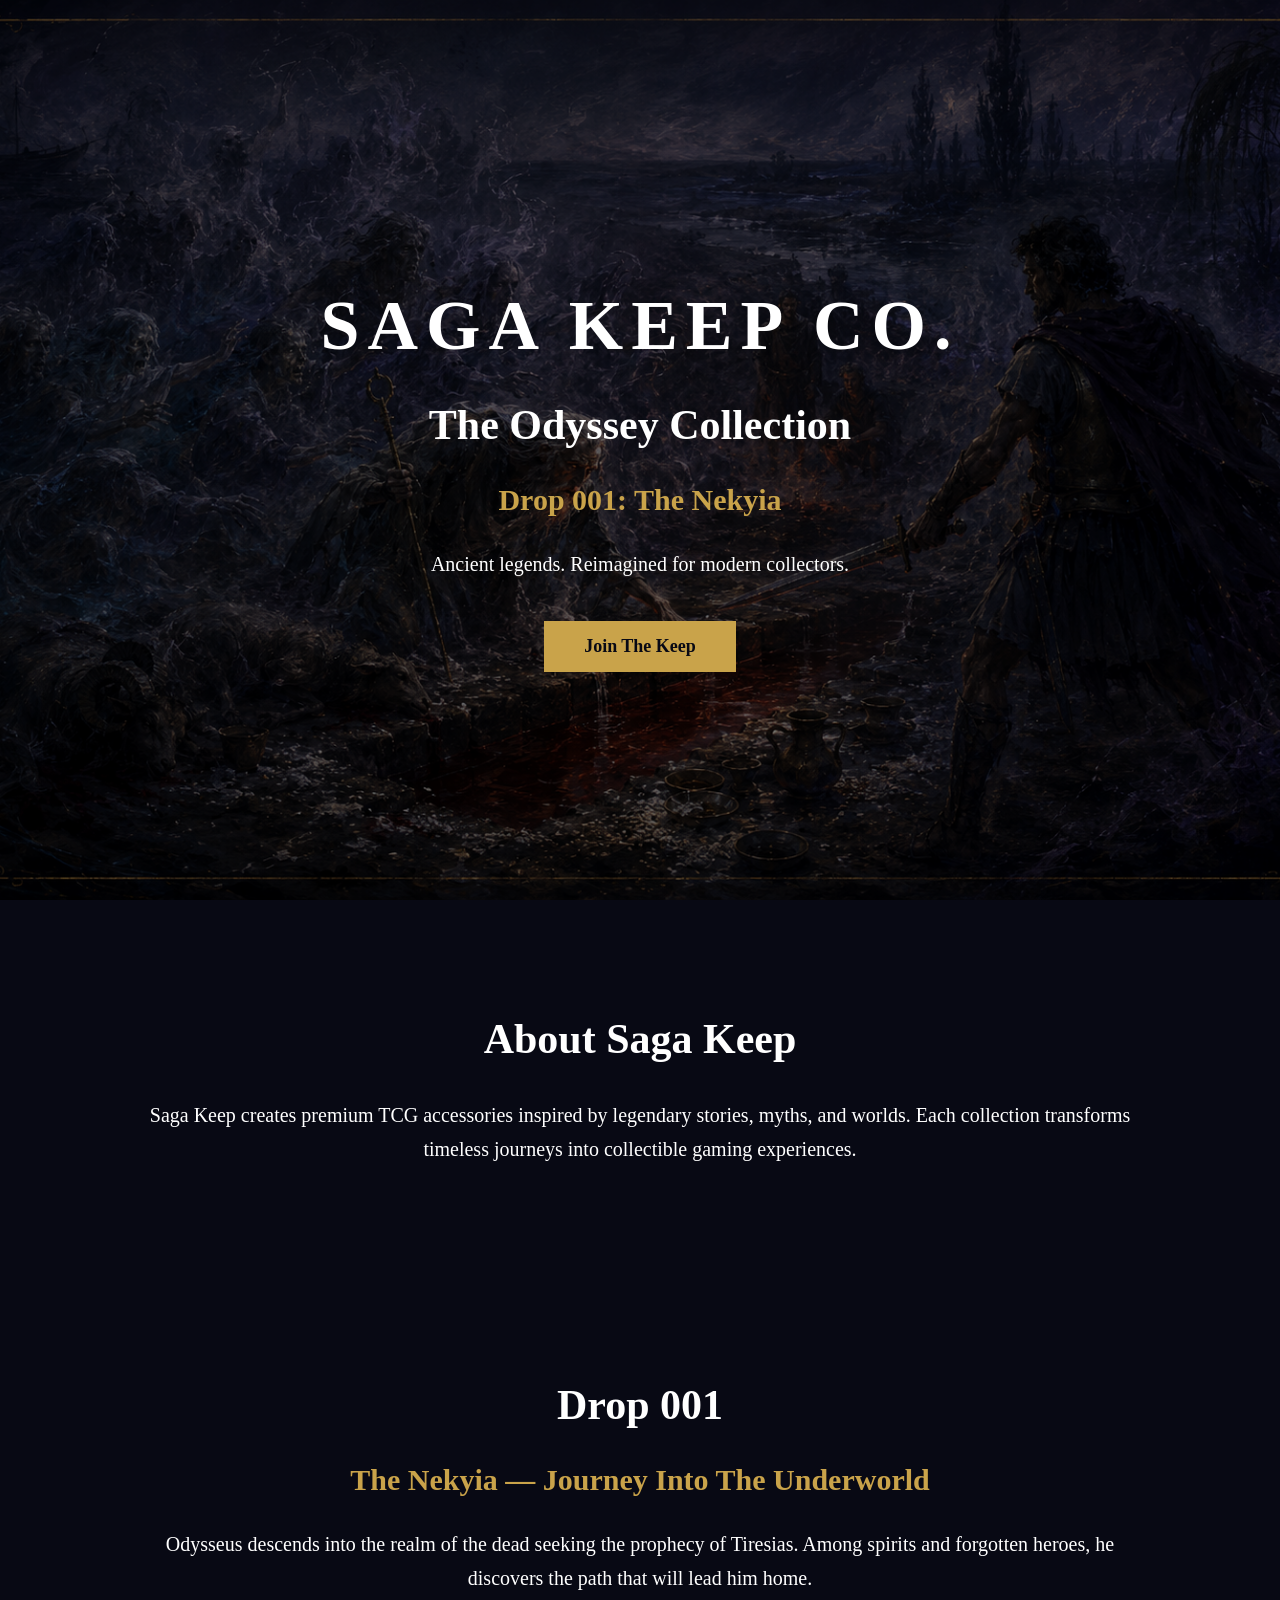
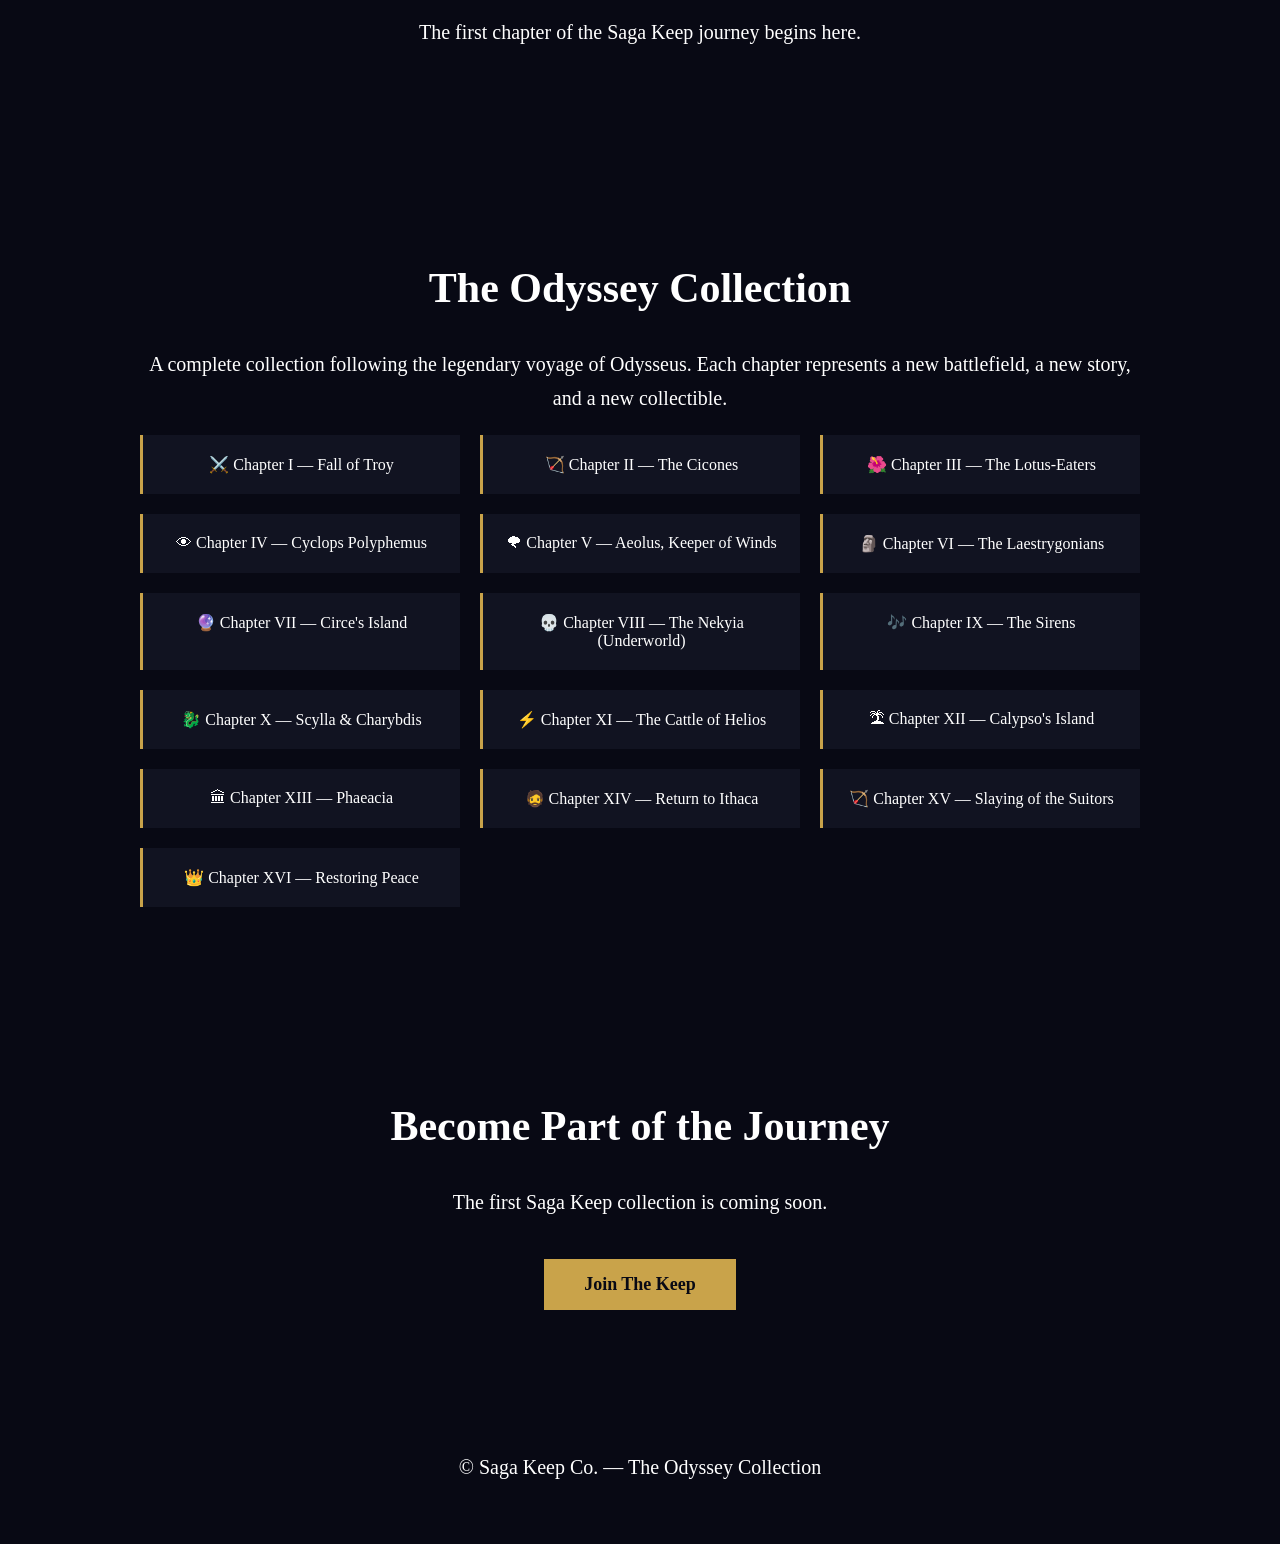
==== index.html @ 19a07e30 "Update index.html" ====
<!DOCTYPE html>
<html>

<head>

<title>Saga Keep Co. | The Odyssey Collection</title>

<link rel="stylesheet" href="style.css">

</head>


<body>


<section class="hero">

<img src="images/nekyia.png" class="hero-image" alt="The Nekyia Artwork">

<div class="hero-overlay"></div>


<div class="hero-text">

<h1>SAGA KEEP CO.</h1>

<h2>The Odyssey Collection</h2>

<h3>Drop 001: The Nekyia</h3>

<p>
Ancient legends. Reimagined for modern collectors.
</p>


<a href="mailto:sagakeepsupport@gmail.com" class="button">
Join The Keep
</a>


</div>

</section>



<section class="section">

<h2>About Saga Keep</h2>

<p>
Saga Keep creates premium TCG accessories inspired by legendary stories,
myths, and worlds. Each collection transforms timeless journeys into
collectible gaming experiences.
</p>

</section>



<section class="section">

<h2>Drop 001</h2>

<h3>The Nekyia — Journey Into The Underworld</h3>

<p>
Odysseus descends into the realm of the dead seeking the prophecy of
Tiresias. Among spirits and forgotten heroes, he discovers the path
that will lead him home.
</p>

<p>
The first chapter of the Saga Keep journey begins here.
</p>

</section>



<section class="section">

<h2>The Odyssey Collection</h2>

<p>
A complete collection following the legendary voyage of Odysseus.
Each chapter represents a new battlefield, a new story, and a new collectible.
</p>


<div class="drops">

<div>⚔️ Chapter I — Fall of Troy</div>

<div>🏹 Chapter II — The Cicones</div>

<div>🌺 Chapter III — The Lotus-Eaters</div>

<div>👁 Chapter IV — Cyclops Polyphemus</div>

<div>🌪 Chapter V — Aeolus, Keeper of Winds</div>

<div>🗿 Chapter VI — The Laestrygonians</div>

<div>🔮 Chapter VII — Circe's Island</div>

<div>💀 Chapter VIII — The Nekyia (Underworld)</div>

<div>🎶 Chapter IX — The Sirens</div>

<div>🐉 Chapter X — Scylla & Charybdis</div>

<div>⚡ Chapter XI — The Cattle of Helios</div>

<div>🏝 Chapter XII — Calypso's Island</div>

<div>🏛 Chapter XIII — Phaeacia</div>

<div>🧔 Chapter XIV — Return to Ithaca</div>

<div>🏹 Chapter XV — Slaying of the Suitors</div>

<div>👑 Chapter XVI — Restoring Peace</div>


</div>

</section>



<section class="section">

<h2>Become Part of the Journey</h2>

<p>
The first Saga Keep collection is coming soon.
</p>


<a href="mailto:sagakeepsupport@gmail.com" class="button">
Join The Keep
</a>


</section>



<footer>

<p>
© Saga Keep Co. — The Odyssey Collection
</p>

</footer>


</body>

</html>
---- style.css ----
body {

margin:0;

background:#080914;

color:white;

font-family:Georgia, serif;

}



.hero {

height:100vh;

position:relative;

display:flex;

align-items:center;

justify-content:center;

text-align:center;

overflow:hidden;

}



.hero-image {

position:absolute;

top:0;

left:0;

width:100%;

height:100%;

object-fit:cover;

z-index:0;

}



.hero-overlay {

position:absolute;

top:0;

left:0;

width:100%;

height:100%;

background:rgba(0,0,0,0.55);

z-index:1;

}



.hero-text {

position:relative;

z-index:2;

max-width:800px;

padding:20px;

}



h1 {

font-size:70px;

letter-spacing:8px;

margin-bottom:20px;

}



h2 {

font-size:42px;

}



h3 {

font-size:30px;

color:#c9a34a;

}



p {

font-size:20px;

line-height:1.7;

}



/* GOLD BUTTON */

.button {

display:inline-block;

background:#c9a34a;

color:#080914 !important;

padding:15px 40px;

font-size:18px;

font-weight:bold;

text-decoration:none;

margin-top:20px;

border:none;

cursor:pointer;

transition:0.3s;

font-family:Georgia, serif;

}



.button:hover {

background:#e0bd62;

transform:translateY(-3px);

}



/* PAGE SECTIONS */

.section {

padding:80px 30px;

max-width:1000px;

margin:auto;

text-align:center;

}



/* DROP GRID */

.drops {

display:grid;

grid-template-columns:repeat(auto-fit,minmax(250px,1fr));

gap:20px;

}



.drops div {

background:#111321;

padding:20px;

border-left:3px solid #c9a34a;

}



/* FOOTER */

footer {

text-align:center;

padding:40px;

}



/* MOBILE */

@media(max-width:700px) {


h1 {

font-size:42px;

}


h2 {

font-size:32px;

}


h3 {

font-size:24px;

}


p {

font-size:18px;

}


}
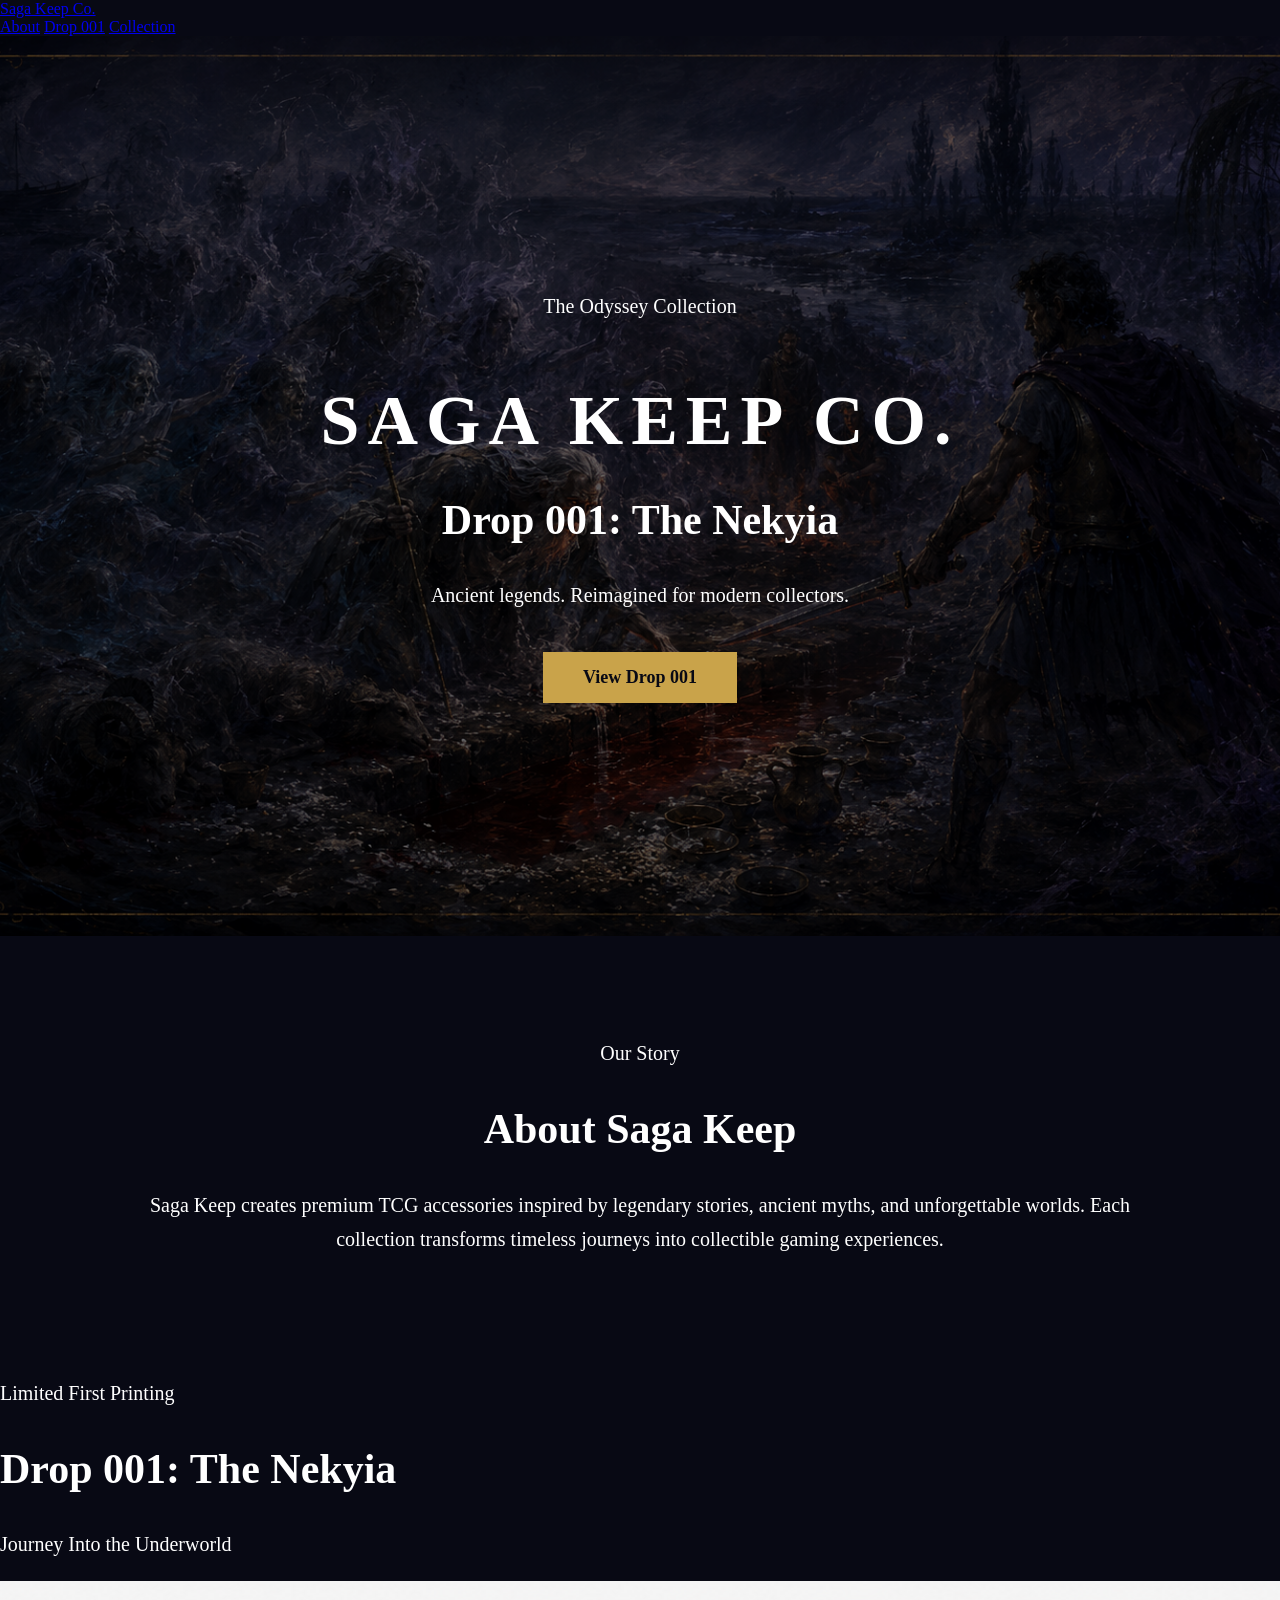
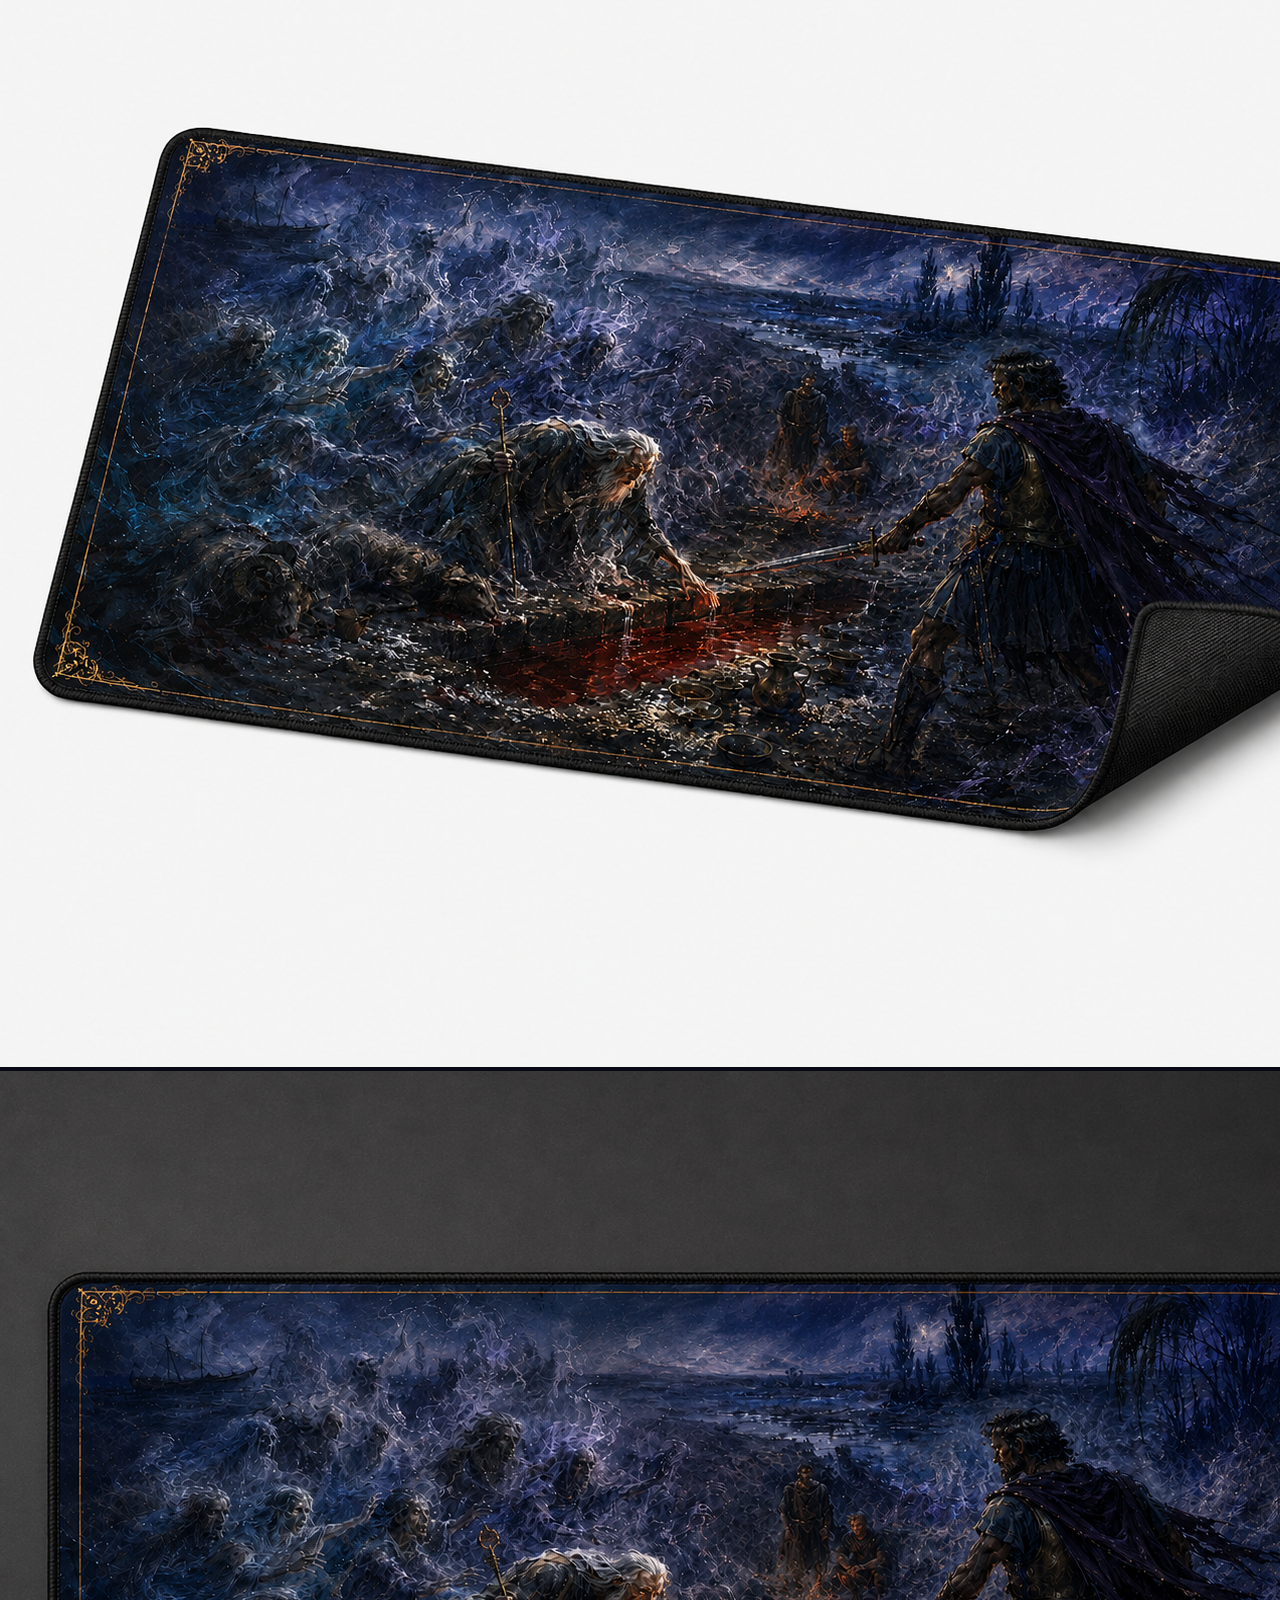
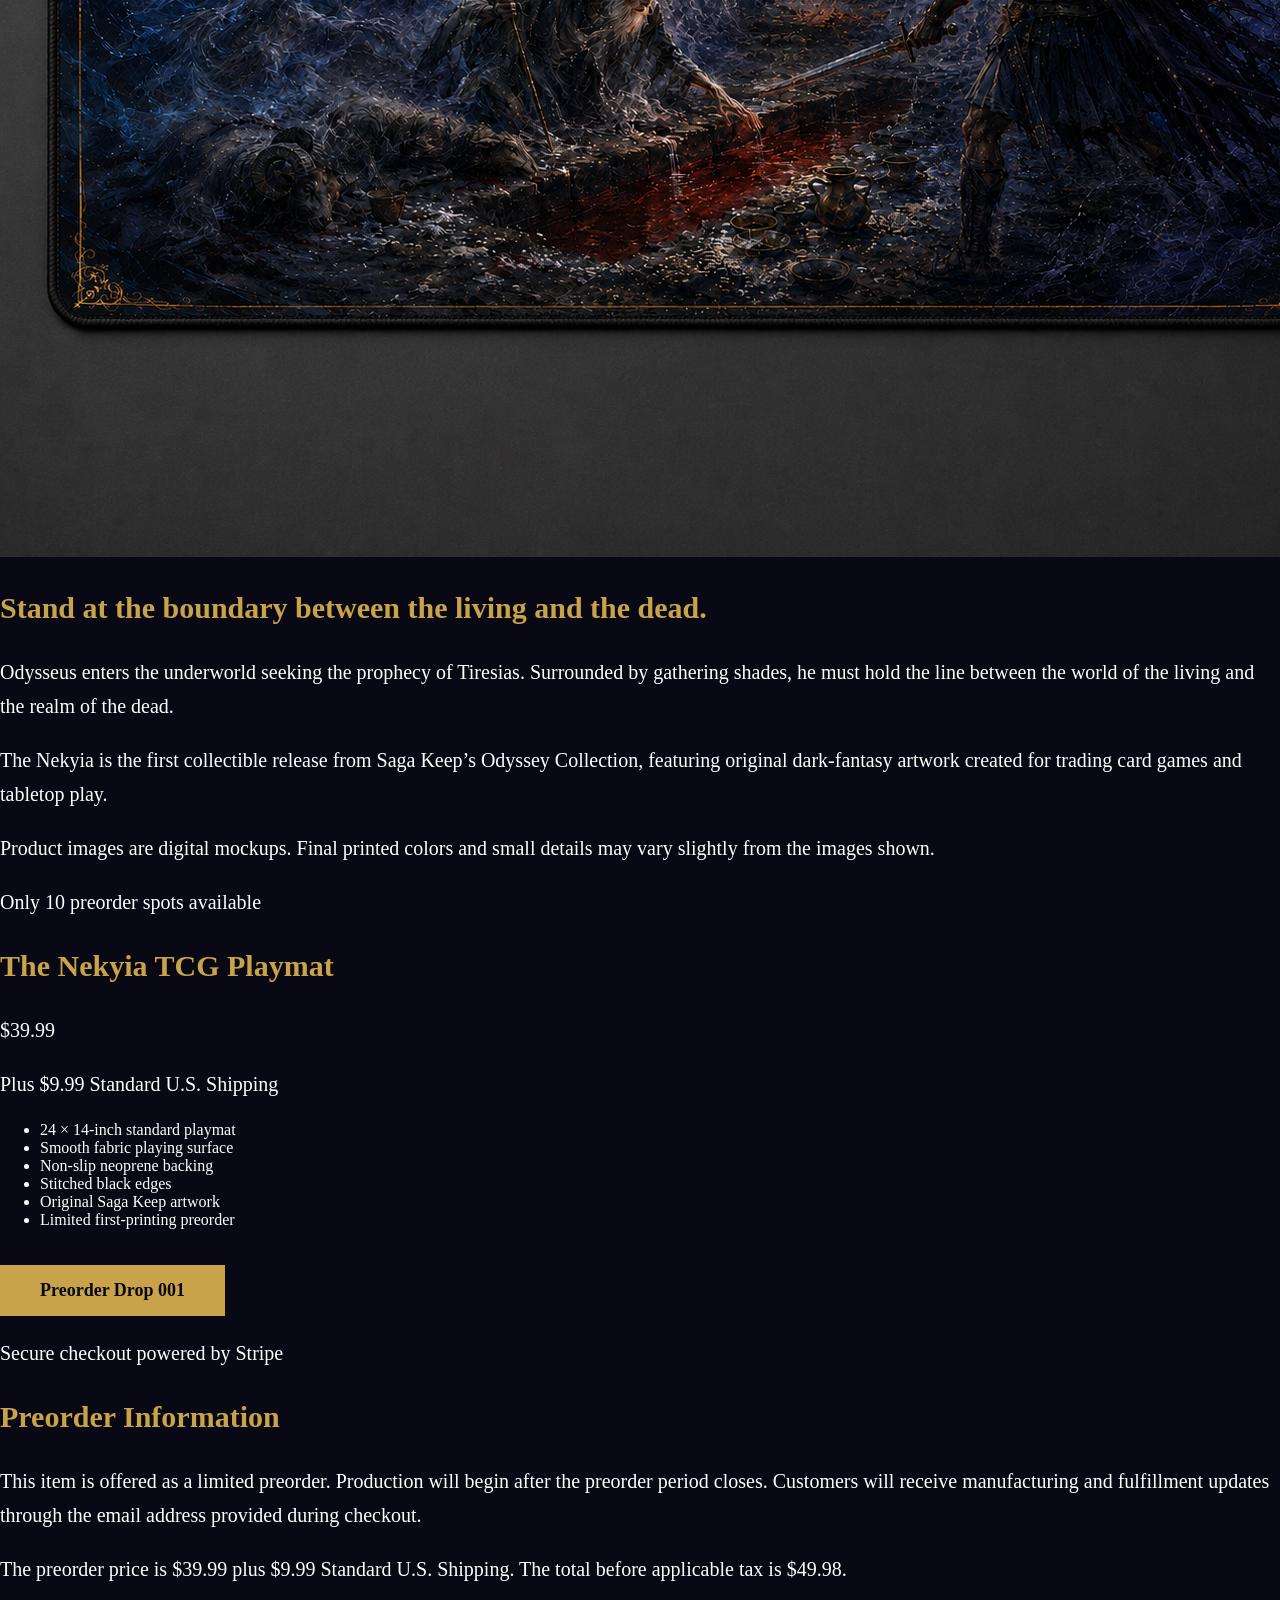
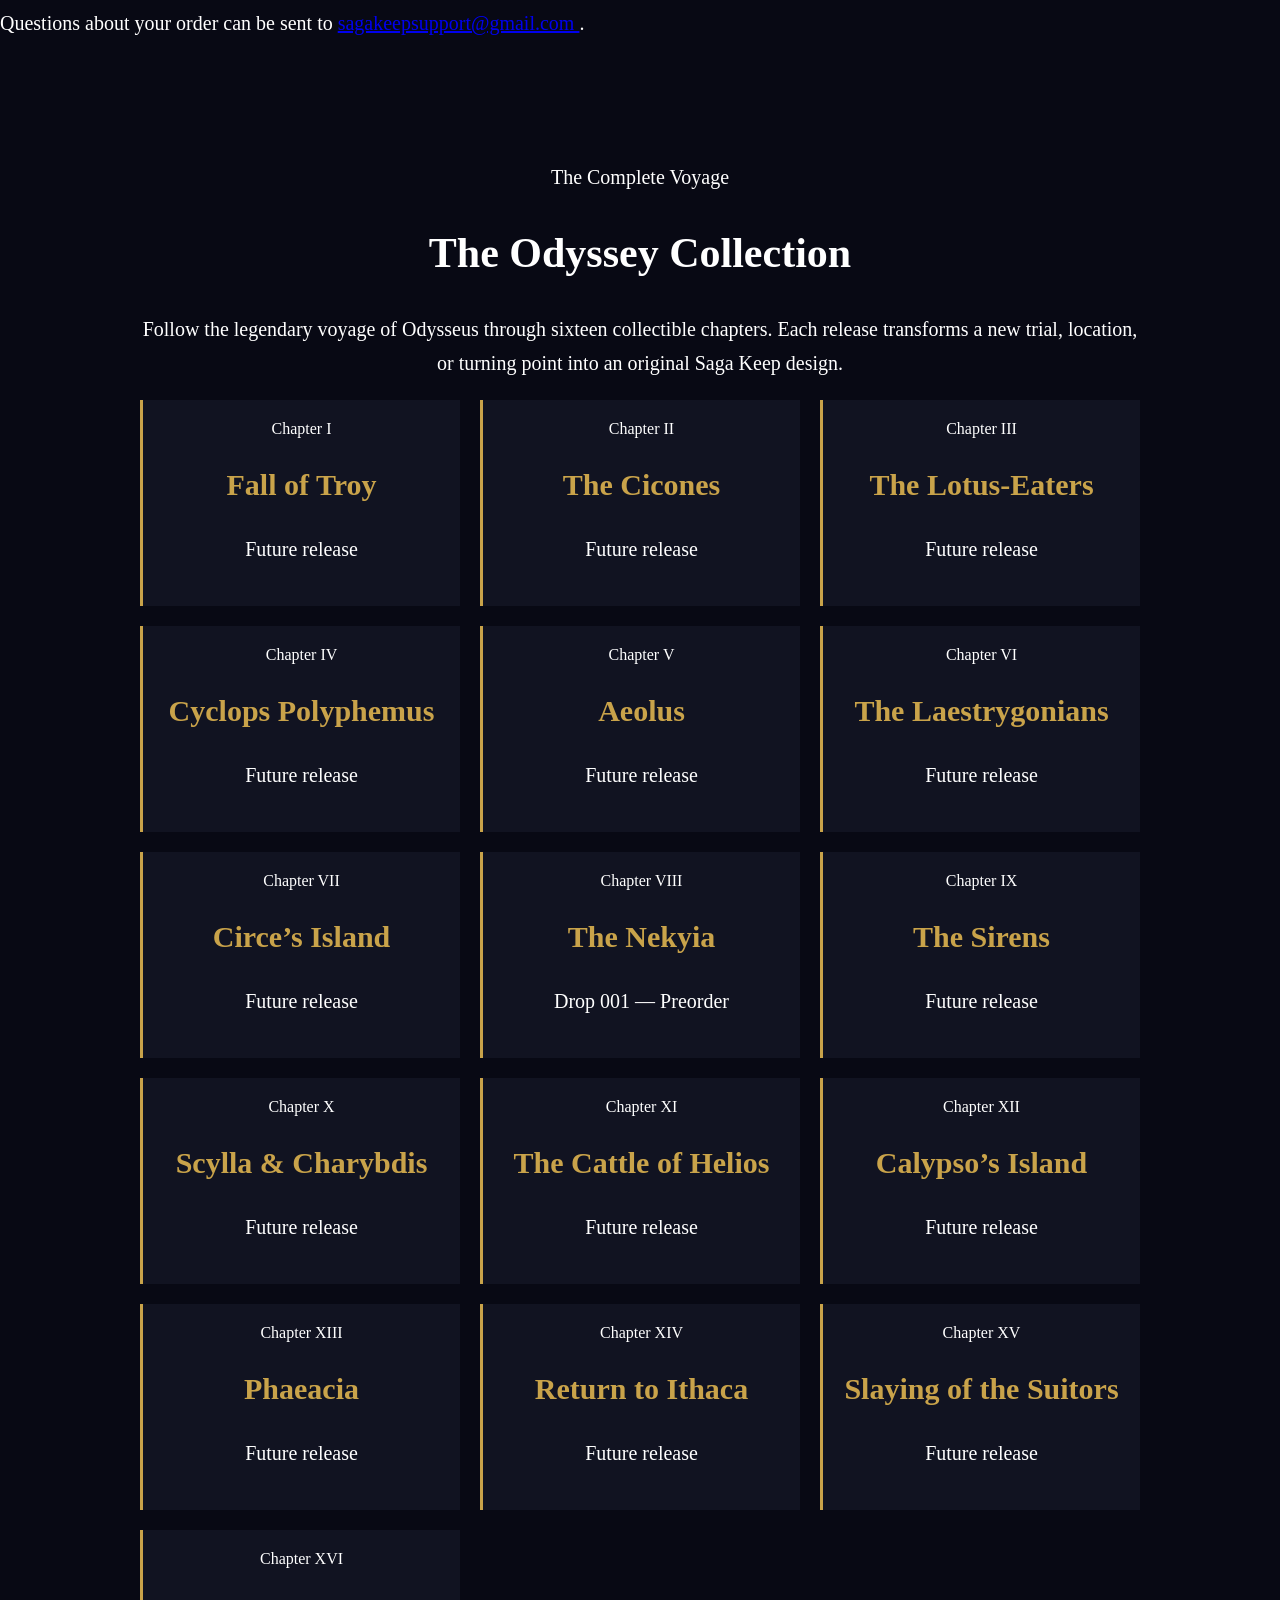
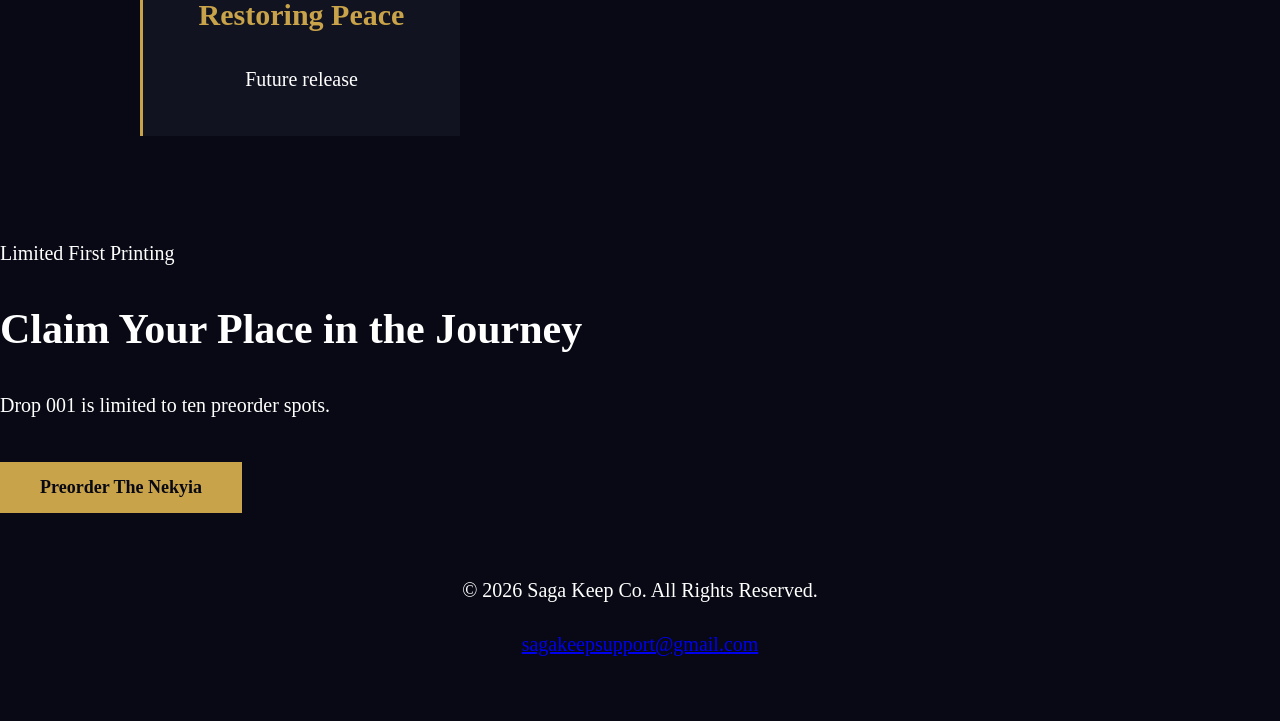
==== commit 0c940fa3: "Add Drop 001 product and preorder page" ====
--- a/index.html
+++ b/index.html
@@ -1,156 +1,421 @@
 <!DOCTYPE html>
-<html>
+<html lang="en">
 
 <head>
 
+<meta charset="UTF-8">
+
+<meta name="viewport" content="width=device-width, initial-scale=1.0">
+
+<meta
+name="description"
+content="Saga Keep creates premium mythology-inspired TCG accessories. Preorder Drop 001: The Nekyia."
+>
+
 <title>Saga Keep Co. | The Odyssey Collection</title>
 
-<link rel="stylesheet" href="style.css">
+<link rel="stylesheet" href="style.css?v=6">
 
 </head>
 
-
 <body>
 
 
+<header class="site-header">
+
+<a href="#top" class="brand">
+Saga Keep Co.
+</a>
+
+<nav class="navigation">
+
+<a href="#about">About</a>
+
+<a href="#drop-001">Drop 001</a>
+
+<a href="#collection">Collection</a>
+
+</nav>
+
+</header>
+
+
+<main id="top">
+
+
 <section class="hero">
 
-<img src="images/nekyia.png" class="hero-image" alt="The Nekyia Artwork">
+<img
+src="images/nekyia.png?v=3"
+class="hero-image"
+alt="The Nekyia dark fantasy artwork featuring Odysseus in the underworld"
+>
 
 <div class="hero-overlay"></div>
 
-
 <div class="hero-text">
 
-<h1>SAGA KEEP CO.</h1>
-
-<h2>The Odyssey Collection</h2>
-
-<h3>Drop 001: The Nekyia</h3>
-
-<p>
+<p class="eyebrow">
+The Odyssey Collection
+</p>
+
+<h1>
+SAGA KEEP CO.
+</h1>
+
+<h2>
+Drop 001: The Nekyia
+</h2>
+
+<p class="hero-description">
 Ancient legends. Reimagined for modern collectors.
 </p>
 
-
-<a href="mailto:sagakeepsupport@gmail.com" class="button">
-Join The Keep
+<a
+href="#drop-001"
+class="button"
+>
+View Drop 001
 </a>
 
-
 </div>
 
 </section>
 
 
-
-<section class="section">
-
-<h2>About Saga Keep</h2>
-
-<p>
+<section class="section" id="about">
+
+<p class="section-label">
+Our Story
+</p>
+
+<h2>
+About Saga Keep
+</h2>
+
+<p class="section-copy">
 Saga Keep creates premium TCG accessories inspired by legendary stories,
-myths, and worlds. Each collection transforms timeless journeys into
-collectible gaming experiences.
+ancient myths, and unforgettable worlds. Each collection transforms
+timeless journeys into collectible gaming experiences.
 </p>
 
 </section>
 
 
-
-<section class="section">
-
-<h2>Drop 001</h2>
-
-<h3>The Nekyia — Journey Into The Underworld</h3>
-
-<p>
-Odysseus descends into the realm of the dead seeking the prophecy of
-Tiresias. Among spirits and forgotten heroes, he discovers the path
-that will lead him home.
-</p>
-
-<p>
-The first chapter of the Saga Keep journey begins here.
-</p>
+<section class="product-section" id="drop-001">
+
+<div class="product-heading">
+
+<p class="section-label">
+Limited First Printing
+</p>
+
+<h2>
+Drop 001: The Nekyia
+</h2>
+
+<p class="product-subtitle">
+Journey Into the Underworld
+</p>
+
+</div>
+
+
+<div class="product-gallery">
+
+<div class="product-image-card product-image-large">
+
+<img
+src="images/nekyia-angle.png?v=1"
+alt="Angled mockup of The Nekyia TCG playmat showing stitched edges and rubber backing"
+>
+
+</div>
+
+
+<div class="product-image-card">
+
+<img
+src="images/nekyia-front.png?v=1"
+alt="Front view mockup of The Nekyia TCG playmat"
+>
+
+</div>
+
+</div>
+
+
+<div class="product-information">
+
+<div class="product-story">
+
+<h3>
+Stand at the boundary between the living and the dead.
+</h3>
+
+<p>
+Odysseus enters the underworld seeking the prophecy of Tiresias.
+Surrounded by gathering shades, he must hold the line between the
+world of the living and the realm of the dead.
+</p>
+
+<p>
+The Nekyia is the first collectible release from Saga Keep’s
+Odyssey Collection, featuring original dark-fantasy artwork created
+for trading card games and tabletop play.
+</p>
+
+<p class="mockup-notice">
+Product images are digital mockups. Final printed colors and small
+details may vary slightly from the images shown.
+</p>
+
+</div>
+
+
+<div class="purchase-card">
+
+<p class="availability">
+Only 10 preorder spots available
+</p>
+
+<h3>
+The Nekyia TCG Playmat
+</h3>
+
+<p class="price">
+$39.99
+</p>
+
+<p class="shipping-price">
+Plus $9.99 Standard U.S. Shipping
+</p>
+
+
+<ul class="features">
+
+<li>24 × 14-inch standard playmat</li>
+
+<li>Smooth fabric playing surface</li>
+
+<li>Non-slip neoprene backing</li>
+
+<li>Stitched black edges</li>
+
+<li>Original Saga Keep artwork</li>
+
+<li>Limited first-printing preorder</li>
+
+</ul>
+
+
+<a
+href="https://buy.stripe.com/9B6aEQ2j9dJg7L83qUeZ200"
+class="button purchase-button"
+target="_blank"
+rel="noopener noreferrer"
+>
+Preorder Drop 001
+</a>
+
+
+<p class="secure-checkout">
+Secure checkout powered by Stripe
+</p>
+
+</div>
+
+</div>
+
+
+<div class="preorder-details">
+
+<h3>
+Preorder Information
+</h3>
+
+<p>
+This item is offered as a limited preorder. Production will begin
+after the preorder period closes. Customers will receive manufacturing
+and fulfillment updates through the email address provided during checkout.
+</p>
+
+<p>
+The preorder price is $39.99 plus $9.99 Standard U.S. Shipping.
+The total before applicable tax is $49.98.
+</p>
+
+<p>
+Questions about your order can be sent to
+<a href="mailto:sagakeepsupport@gmail.com">
+sagakeepsupport@gmail.com
+</a>.
+</p>
+
+</div>
 
 </section>
 
 
-
-<section class="section">
-
-<h2>The Odyssey Collection</h2>
-
-<p>
-A complete collection following the legendary voyage of Odysseus.
-Each chapter represents a new battlefield, a new story, and a new collectible.
+<section class="section collection-section" id="collection">
+
+<p class="section-label">
+The Complete Voyage
+</p>
+
+<h2>
+The Odyssey Collection
+</h2>
+
+<p class="section-copy">
+Follow the legendary voyage of Odysseus through sixteen collectible
+chapters. Each release transforms a new trial, location, or turning
+point into an original Saga Keep design.
 </p>
 
 
 <div class="drops">
 
-<div>⚔️ Chapter I — Fall of Troy</div>
-
-<div>🏹 Chapter II — The Cicones</div>
-
-<div>🌺 Chapter III — The Lotus-Eaters</div>
-
-<div>👁 Chapter IV — Cyclops Polyphemus</div>
-
-<div>🌪 Chapter V — Aeolus, Keeper of Winds</div>
-
-<div>🗿 Chapter VI — The Laestrygonians</div>
-
-<div>🔮 Chapter VII — Circe's Island</div>
-
-<div>💀 Chapter VIII — The Nekyia (Underworld)</div>
-
-<div>🎶 Chapter IX — The Sirens</div>
-
-<div>🐉 Chapter X — Scylla & Charybdis</div>
-
-<div>⚡ Chapter XI — The Cattle of Helios</div>
-
-<div>🏝 Chapter XII — Calypso's Island</div>
-
-<div>🏛 Chapter XIII — Phaeacia</div>
-
-<div>🧔 Chapter XIV — Return to Ithaca</div>
-
-<div>🏹 Chapter XV — Slaying of the Suitors</div>
-
-<div>👑 Chapter XVI — Restoring Peace</div>
-
+<div class="drop-card">
+<span>Chapter I</span>
+<h3>Fall of Troy</h3>
+<p>Future release</p>
+</div>
+
+<div class="drop-card">
+<span>Chapter II</span>
+<h3>The Cicones</h3>
+<p>Future release</p>
+</div>
+
+<div class="drop-card">
+<span>Chapter III</span>
+<h3>The Lotus-Eaters</h3>
+<p>Future release</p>
+</div>
+
+<div class="drop-card">
+<span>Chapter IV</span>
+<h3>Cyclops Polyphemus</h3>
+<p>Future release</p>
+</div>
+
+<div class="drop-card">
+<span>Chapter V</span>
+<h3>Aeolus</h3>
+<p>Future release</p>
+</div>
+
+<div class="drop-card">
+<span>Chapter VI</span>
+<h3>The Laestrygonians</h3>
+<p>Future release</p>
+</div>
+
+<div class="drop-card">
+<span>Chapter VII</span>
+<h3>Circe’s Island</h3>
+<p>Future release</p>
+</div>
+
+<div class="drop-card active-drop">
+<span>Chapter VIII</span>
+<h3>The Nekyia</h3>
+<p>Drop 001 — Preorder</p>
+</div>
+
+<div class="drop-card">
+<span>Chapter IX</span>
+<h3>The Sirens</h3>
+<p>Future release</p>
+</div>
+
+<div class="drop-card">
+<span>Chapter X</span>
+<h3>Scylla &amp; Charybdis</h3>
+<p>Future release</p>
+</div>
+
+<div class="drop-card">
+<span>Chapter XI</span>
+<h3>The Cattle of Helios</h3>
+<p>Future release</p>
+</div>
+
+<div class="drop-card">
+<span>Chapter XII</span>
+<h3>Calypso’s Island</h3>
+<p>Future release</p>
+</div>
+
+<div class="drop-card">
+<span>Chapter XIII</span>
+<h3>Phaeacia</h3>
+<p>Future release</p>
+</div>
+
+<div class="drop-card">
+<span>Chapter XIV</span>
+<h3>Return to Ithaca</h3>
+<p>Future release</p>
+</div>
+
+<div class="drop-card">
+<span>Chapter XV</span>
+<h3>Slaying of the Suitors</h3>
+<p>Future release</p>
+</div>
+
+<div class="drop-card">
+<span>Chapter XVI</span>
+<h3>Restoring Peace</h3>
+<p>Future release</p>
+</div>
 
 </div>
 
 </section>
 
 
-
-<section class="section">
-
-<h2>Become Part of the Journey</h2>
-
-<p>
-The first Saga Keep collection is coming soon.
-</p>
-
-
-<a href="mailto:sagakeepsupport@gmail.com" class="button">
-Join The Keep
+<section class="final-callout">
+
+<p class="section-label">
+Limited First Printing
+</p>
+
+<h2>
+Claim Your Place in the Journey
+</h2>
+
+<p>
+Drop 001 is limited to ten preorder spots.
+</p>
+
+<a
+href="https://buy.stripe.com/9B6aEQ2j9dJg7L83qUeZ200"
+class="button"
+target="_blank"
+rel="noopener noreferrer"
+>
+Preorder The Nekyia
 </a>
 
-
 </section>
 
 
+</main>
+
 
 <footer>
 
 <p>
-© Saga Keep Co. — The Odyssey Collection
+© 2026 Saga Keep Co. All Rights Reserved.
+</p>
+
+<p>
+<a href="mailto:sagakeepsupport@gmail.com">
+sagakeepsupport@gmail.com
+</a>
 </p>
 
 </footer>
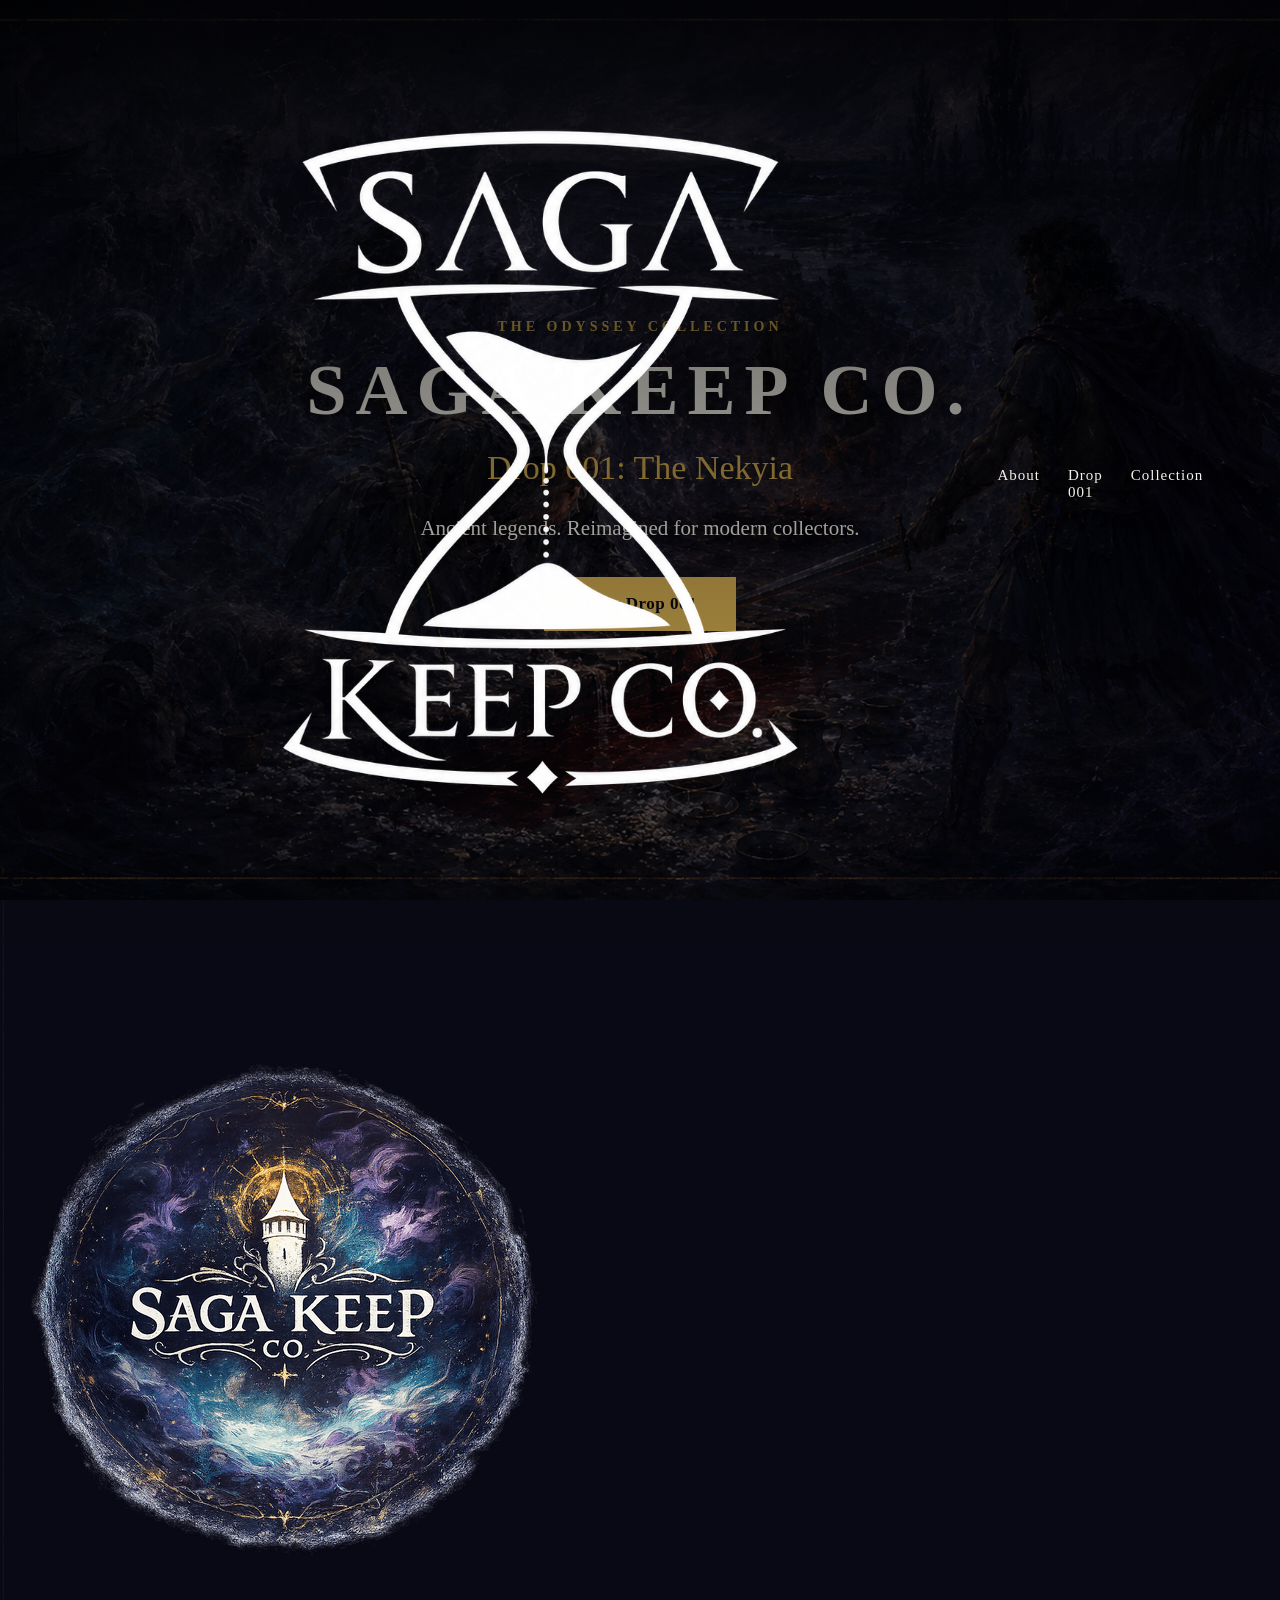
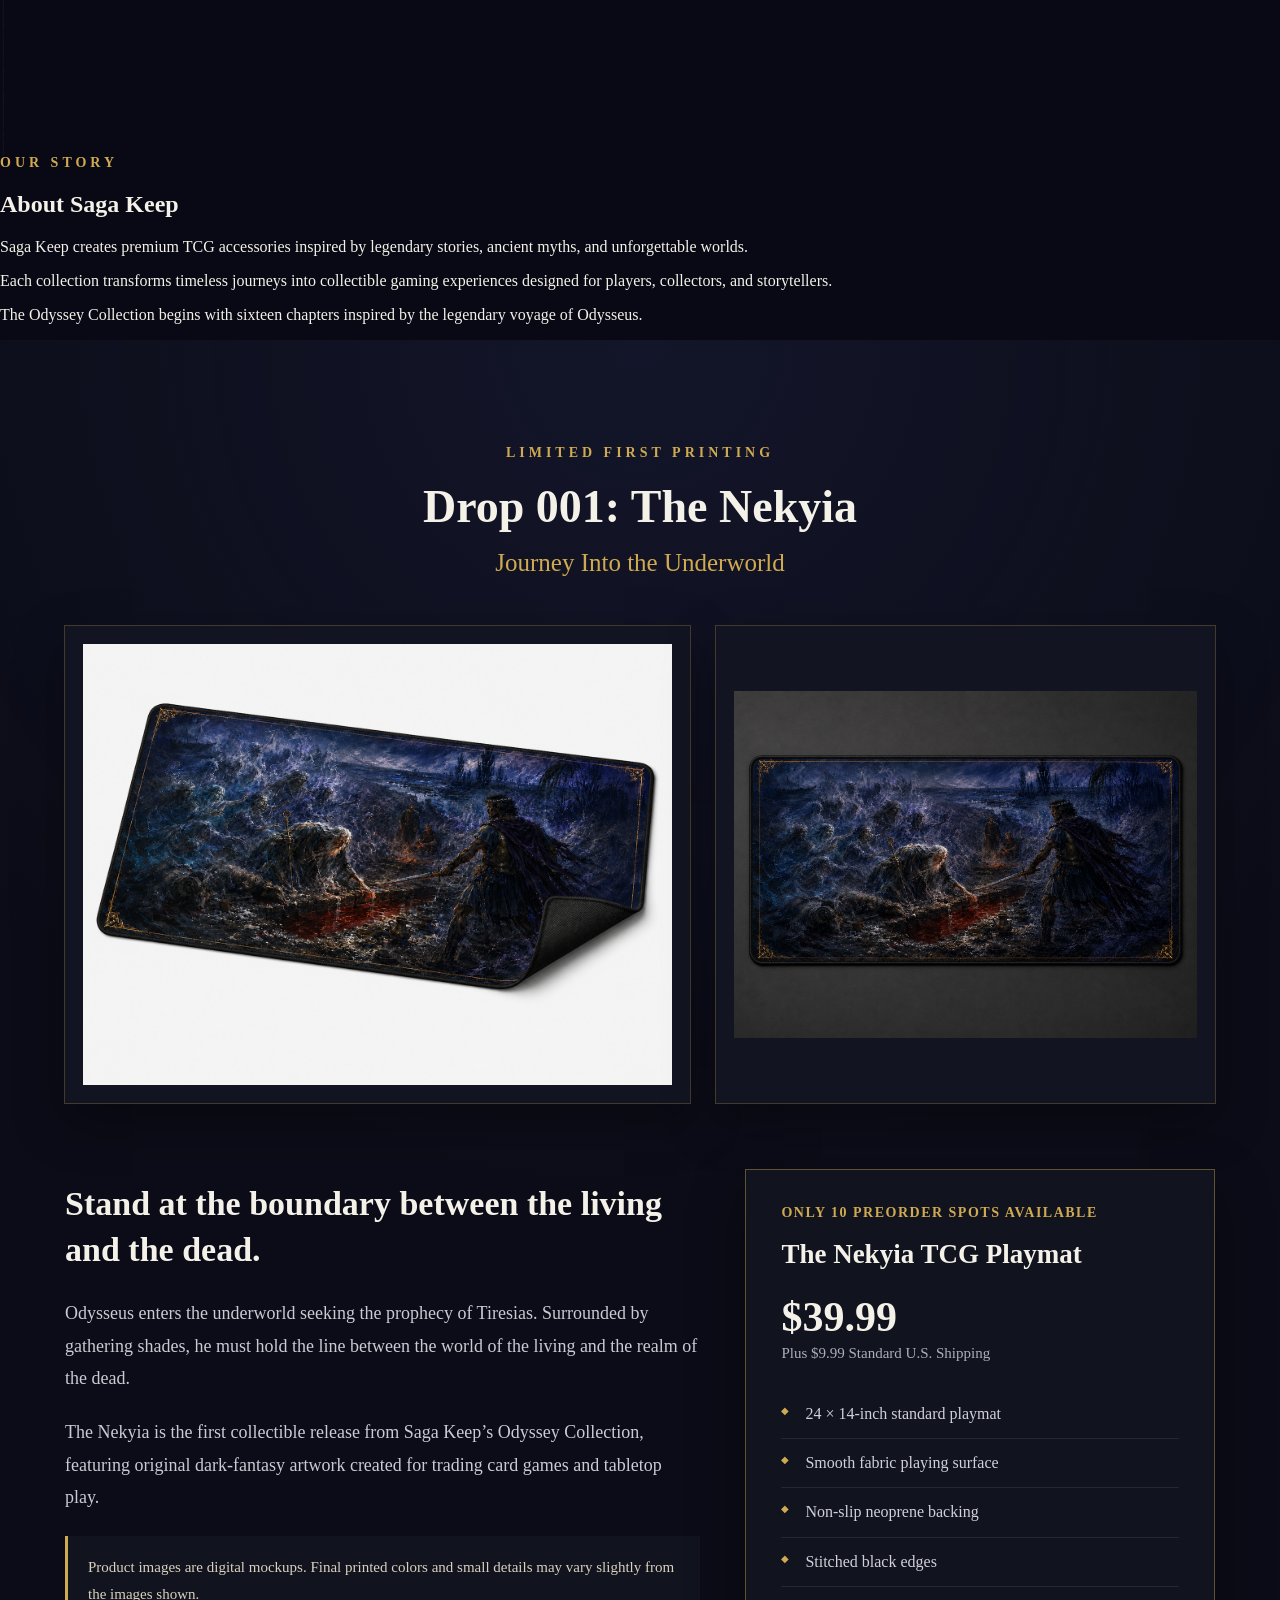
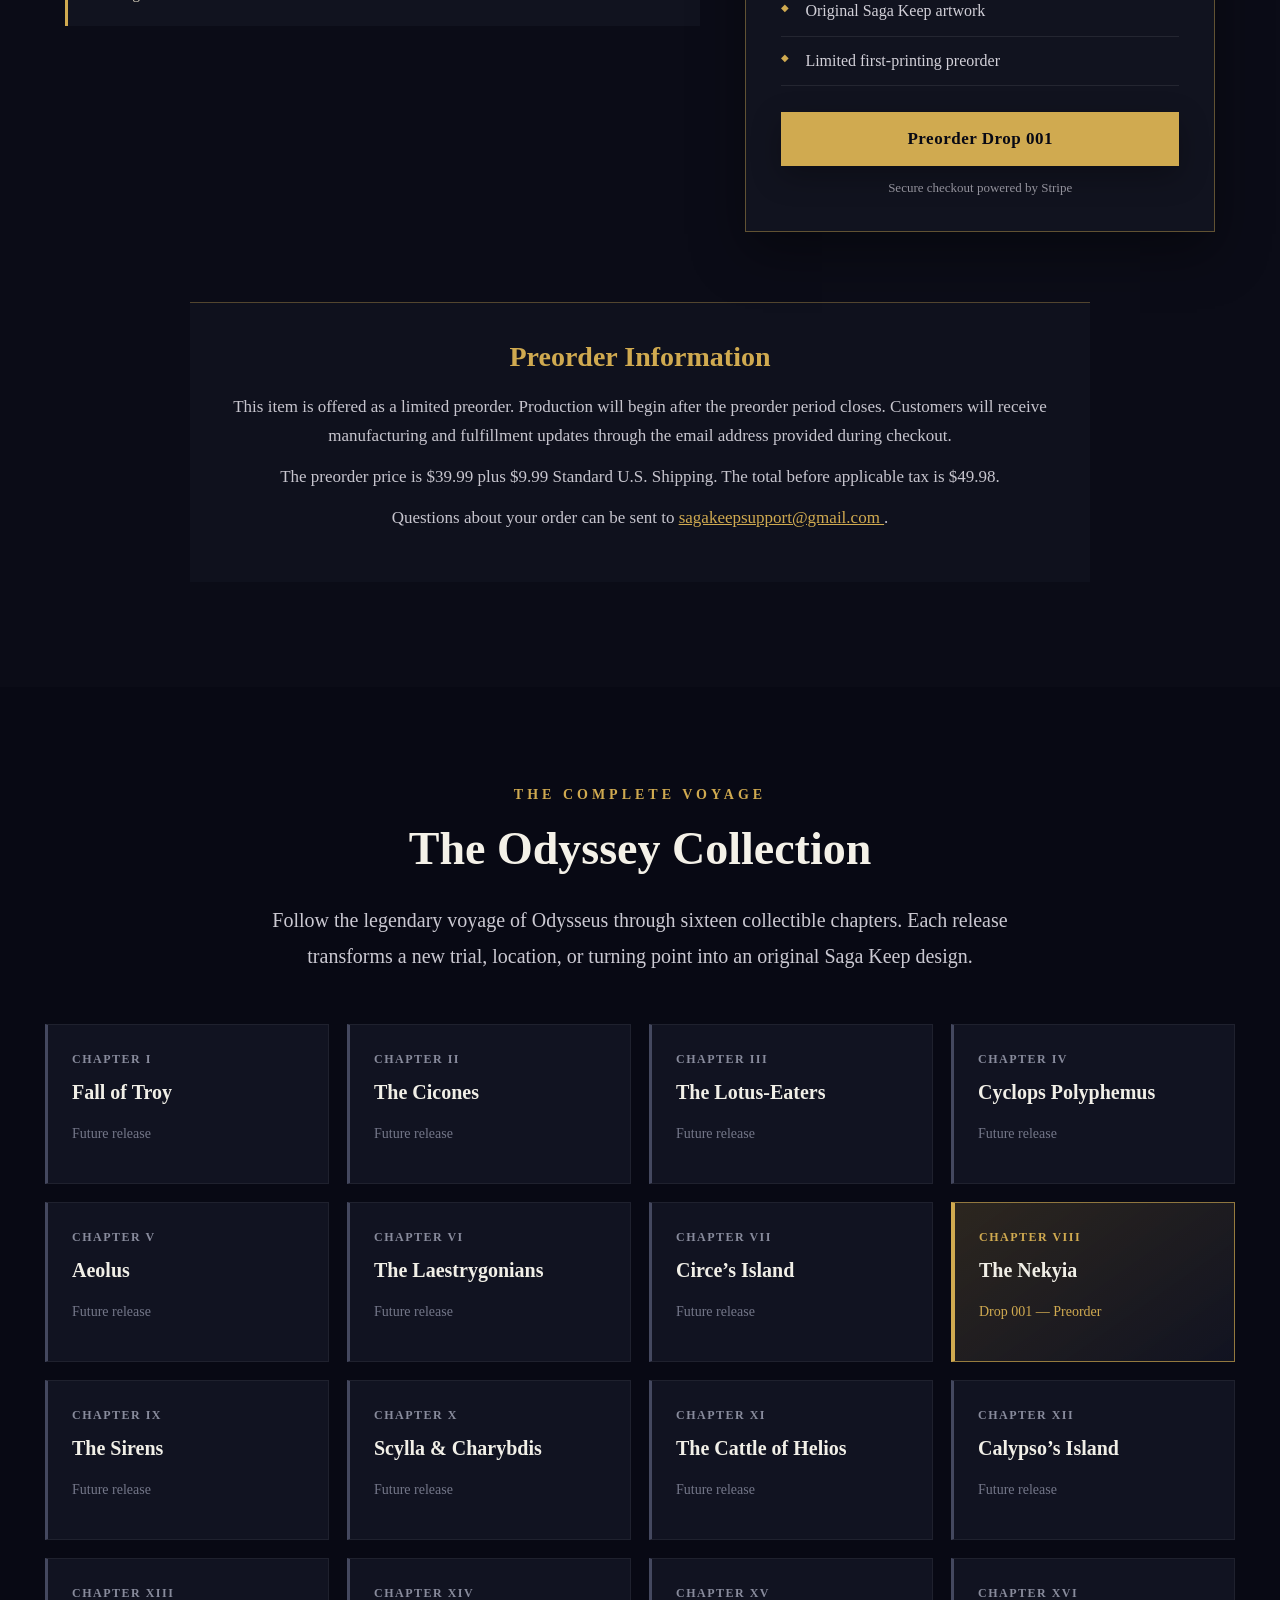
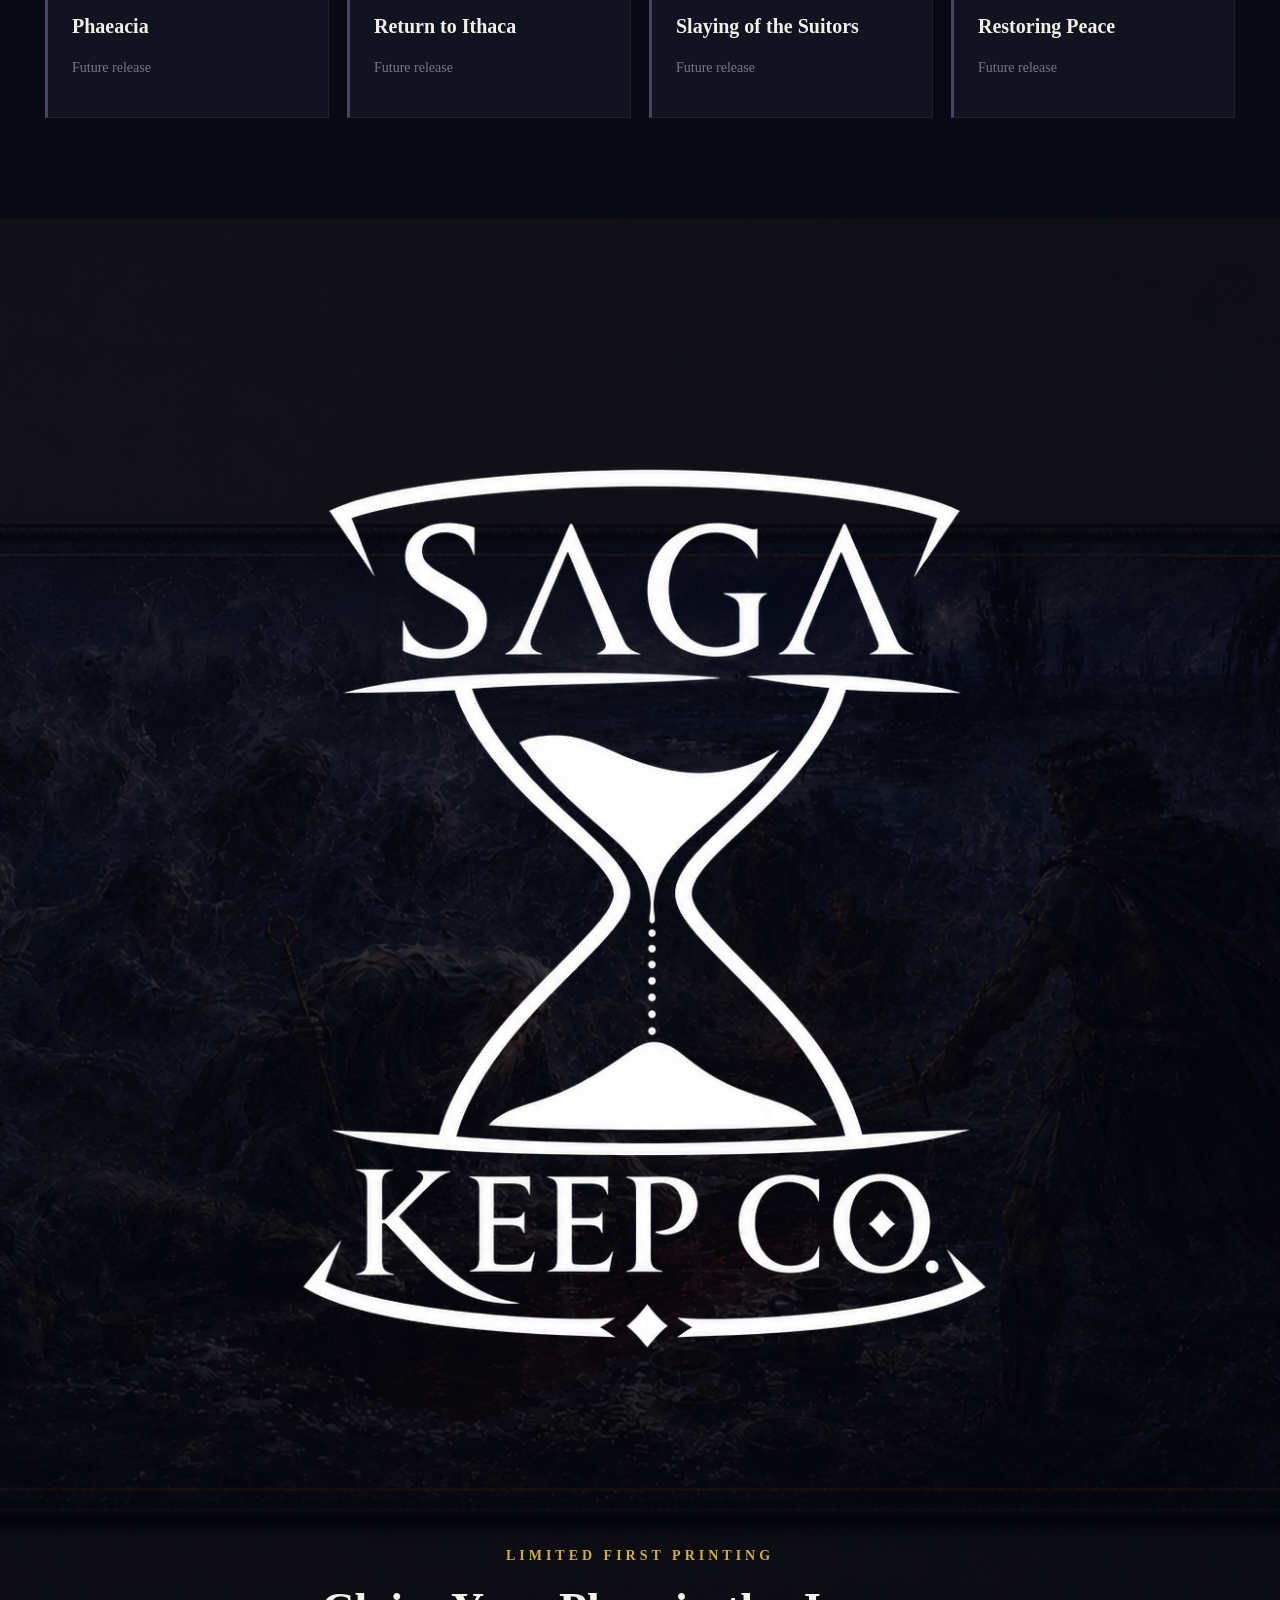
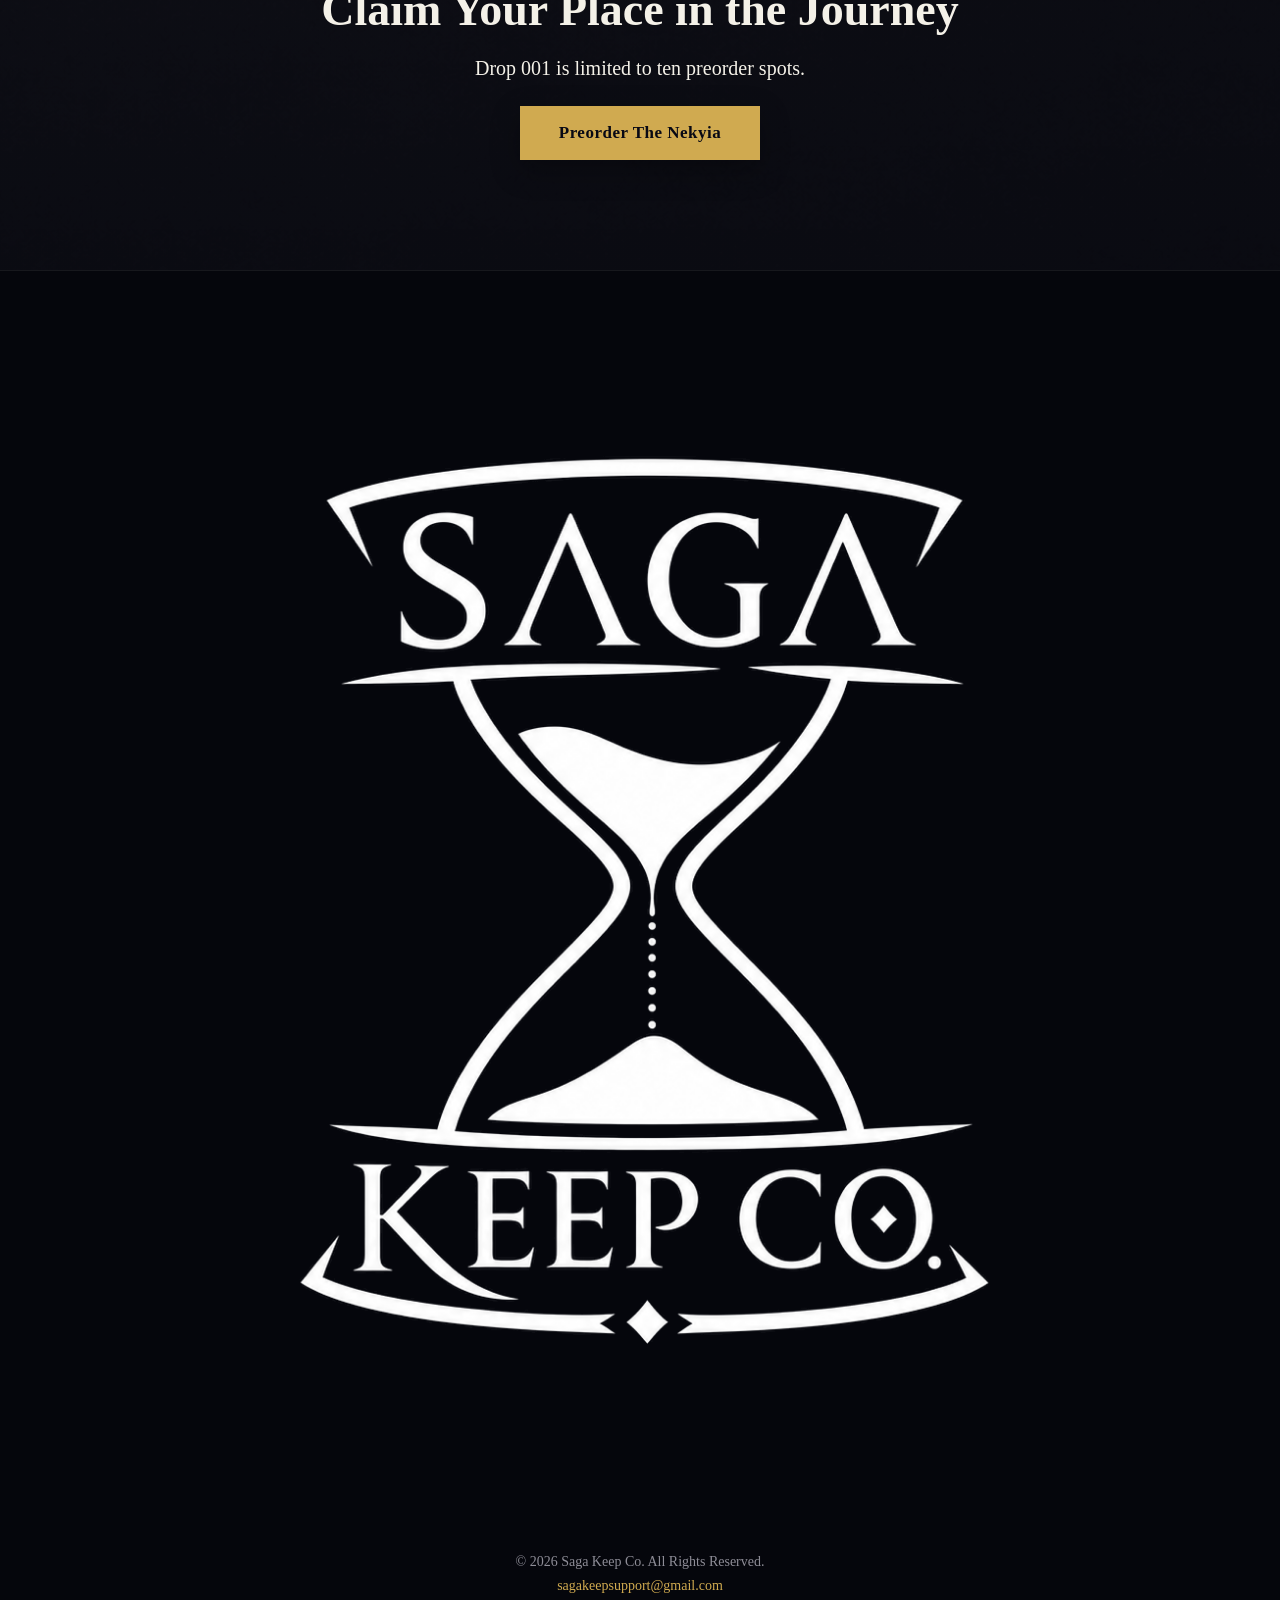
==== commit d918b766: "Add Saga Keep logos to website" ====
--- a/index.html
+++ b/index.html
@@ -14,7 +14,7 @@
 
 <title>Saga Keep Co. | The Odyssey Collection</title>
 
-<link rel="stylesheet" href="style.css?v=6">
+<link rel="stylesheet" href="style.css?v=8">
 
 </head>
 
@@ -23,9 +23,16 @@
 
 <header class="site-header">
 
-<a href="#top" class="brand">
-Saga Keep Co.
+<a href="#top" class="brand" aria-label="Saga Keep Co. home">
+
+<img
+src="images/saga-keep-logo-white.png?v=1"
+class="header-logo"
+alt="Saga Keep Co."
+>
+
 </a>
+
 
 <nav class="navigation">
 
@@ -53,6 +60,7 @@
 
 <div class="hero-overlay"></div>
 
+
 <div class="hero-text">
 
 <p class="eyebrow">
@@ -83,7 +91,20 @@
 </section>
 
 
-<section class="section" id="about">
+<section class="about-section" id="about">
+
+<div class="about-emblem-container">
+
+<img
+src="images/saga-keep-emblem.png?v=1"
+class="about-emblem"
+alt="Saga Keep Co. circular tower emblem"
+>
+
+</div>
+
+
+<div class="about-content">
 
 <p class="section-label">
 Our Story
@@ -93,11 +114,22 @@
 About Saga Keep
 </h2>
 
-<p class="section-copy">
+<p>
 Saga Keep creates premium TCG accessories inspired by legendary stories,
-ancient myths, and unforgettable worlds. Each collection transforms
-timeless journeys into collectible gaming experiences.
-</p>
+ancient myths, and unforgettable worlds.
+</p>
+
+<p>
+Each collection transforms timeless journeys into collectible gaming
+experiences designed for players, collectors, and storytellers.
+</p>
+
+<p>
+The Odyssey Collection begins with sixteen chapters inspired by the
+legendary voyage of Odysseus.
+</p>
+
+</div>
 
 </section>
 
@@ -160,9 +192,9 @@
 </p>
 
 <p>
-The Nekyia is the first collectible release from Saga Keep’s
-Odyssey Collection, featuring original dark-fantasy artwork created
-for trading card games and tabletop play.
+The Nekyia is the first collectible release from Saga Keep’s Odyssey
+Collection, featuring original dark-fantasy artwork created for trading
+card games and tabletop play.
 </p>
 
 <p class="mockup-notice">
@@ -379,6 +411,16 @@
 
 <section class="final-callout">
 
+<div class="final-logo-wrap">
+
+<img
+src="images/saga-keep-logo-white.png?v=1"
+class="final-logo"
+alt="Saga Keep Co. logo"
+>
+
+</div>
+
 <p class="section-label">
 Limited First Printing
 </p>
@@ -408,6 +450,12 @@
 
 <footer>
 
+<img
+src="images/saga-keep-logo-white.png?v=1"
+class="footer-logo"
+alt="Saga Keep Co."
+>
+
 <p>
 © 2026 Saga Keep Co. All Rights Reserved.
 </p>
--- a/style.css
+++ b/style.css
@@ -1,258 +1,686 @@
+* {
+box-sizing:border-box;
+}
+
+
+html {
+scroll-behavior:smooth;
+}
+
+
 body {
-
 margin:0;
-
 background:#080914;
-
-color:white;
-
-font-family:Georgia, serif;
-
-}
-
+color:#f4f1e8;
+font-family:Georgia, "Times New Roman", serif;
+}
+
+
+img {
+display:block;
+max-width:100%;
+}
+
+
+a {
+color:inherit;
+}
+
+
+.site-header {
+position:absolute;
+top:0;
+left:0;
+width:100%;
+z-index:10;
+display:flex;
+align-items:center;
+justify-content:space-between;
+padding:24px 6%;
+background:linear-gradient(
+to bottom,
+rgba(0,0,0,0.75),
+rgba(0,0,0,0)
+);
+}
+
+
+.brand {
+color:#f4f1e8;
+font-size:20px;
+font-weight:bold;
+letter-spacing:3px;
+text-decoration:none;
+text-transform:uppercase;
+}
+
+
+.navigation {
+display:flex;
+gap:28px;
+}
+
+
+.navigation a {
+color:#f4f1e8;
+font-size:15px;
+letter-spacing:1px;
+text-decoration:none;
+}
+
+
+.navigation a:hover {
+color:#d0aa50;
+}
 
 
 .hero {
-
-height:100vh;
-
+min-height:100vh;
 position:relative;
-
 display:flex;
-
 align-items:center;
-
 justify-content:center;
-
-text-align:center;
-
 overflow:hidden;
-
-}
-
+text-align:center;
+}
 
 
 .hero-image {
-
 position:absolute;
-
 top:0;
-
 left:0;
-
-width:100%;
-
+width:100%;
 height:100%;
-
 object-fit:cover;
-
+object-position:center;
 z-index:0;
-
-}
-
+}
 
 
 .hero-overlay {
-
 position:absolute;
-
 top:0;
-
 left:0;
-
-width:100%;
-
+width:100%;
 height:100%;
-
-background:rgba(0,0,0,0.55);
-
+background:
+linear-gradient(
+to bottom,
+rgba(3,4,10,0.35),
+rgba(3,4,10,0.58)
+),
+linear-gradient(
+to right,
+rgba(3,4,10,0.35),
+rgba(3,4,10,0.08),
+rgba(3,4,10,0.35)
+);
 z-index:1;
-
-}
-
+}
 
 
 .hero-text {
-
 position:relative;
-
 z-index:2;
-
-max-width:800px;
-
+width:100%;
+max-width:900px;
+padding:130px 24px 80px;
+}
+
+
+.eyebrow,
+.section-label {
+margin:0 0 18px;
+color:#d0aa50;
+font-size:14px;
+font-weight:bold;
+letter-spacing:4px;
+text-transform:uppercase;
+}
+
+
+.hero h1 {
+margin:0;
+font-size:72px;
+line-height:1.05;
+letter-spacing:9px;
+text-shadow:0 4px 25px rgba(0,0,0,0.9);
+}
+
+
+.hero h2 {
+margin:20px 0 0;
+color:#d0aa50;
+font-size:34px;
+font-weight:normal;
+}
+
+
+.hero-description {
+margin:24px auto 4px;
+font-size:21px;
+line-height:1.7;
+text-shadow:0 2px 15px rgba(0,0,0,0.9);
+}
+
+
+.button {
+display:inline-block;
+margin-top:26px;
+padding:16px 38px;
+border:1px solid #d0aa50;
+background:#d0aa50;
+color:#080914 !important;
+font-family:Georgia, "Times New Roman", serif;
+font-size:17px;
+font-weight:bold;
+letter-spacing:0.5px;
+text-decoration:none;
+box-shadow:0 10px 30px rgba(0,0,0,0.28);
+cursor:pointer;
+transition:
+transform 0.25s ease,
+background 0.25s ease,
+box-shadow 0.25s ease;
+}
+
+
+.button:hover {
+background:#e3c16c;
+transform:translateY(-3px);
+box-shadow:0 14px 35px rgba(0,0,0,0.4);
+}
+
+
+.section {
+max-width:1100px;
+margin:0 auto;
+padding:100px 30px;
+text-align:center;
+}
+
+
+.section h2,
+.product-heading h2,
+.final-callout h2 {
+margin:0;
+font-size:46px;
+line-height:1.2;
+}
+
+
+.section-copy {
+max-width:820px;
+margin:25px auto 0;
+font-size:20px;
+line-height:1.8;
+color:#cbc9d2;
+}
+
+
+.product-section {
+padding:105px 5%;
+background:
+radial-gradient(
+circle at top,
+rgba(41,47,92,0.27),
+transparent 42%
+),
+#0b0c17;
+}
+
+
+.product-heading {
+max-width:1000px;
+margin:0 auto 48px;
+text-align:center;
+}
+
+
+.product-subtitle {
+margin:15px 0 0;
+color:#d0aa50;
+font-size:25px;
+}
+
+
+.product-gallery {
+display:grid;
+grid-template-columns:1.25fr 1fr;
+gap:24px;
+max-width:1250px;
+margin:0 auto;
+align-items:stretch;
+}
+
+
+.product-image-card {
+display:flex;
+align-items:center;
+justify-content:center;
+min-height:380px;
+padding:18px;
+background:#121421;
+border:1px solid rgba(208,170,80,0.25);
+box-shadow:0 18px 45px rgba(0,0,0,0.35);
+overflow:hidden;
+}
+
+
+.product-image-card img {
+width:100%;
+height:100%;
+max-height:600px;
+object-fit:contain;
+}
+
+
+.product-information {
+display:grid;
+grid-template-columns:minmax(0,1.15fr) minmax(330px,0.85fr);
+gap:45px;
+max-width:1150px;
+margin:65px auto 0;
+align-items:start;
+}
+
+
+.product-story {
+padding:12px 0;
+}
+
+
+.product-story h3 {
+margin:0 0 24px;
+color:#f4f1e8;
+font-size:34px;
+line-height:1.35;
+}
+
+
+.product-story p {
+margin:0 0 22px;
+color:#cbc9d2;
+font-size:18px;
+line-height:1.8;
+}
+
+
+.mockup-notice {
+padding:18px 20px;
+border-left:3px solid #d0aa50;
+background:#11131f;
+color:#d9d2bd !important;
+font-size:15px !important;
+}
+
+
+.purchase-card {
+padding:35px;
+background:#11131f;
+border:1px solid rgba(208,170,80,0.42);
+box-shadow:0 20px 50px rgba(0,0,0,0.38);
+}
+
+
+.availability {
+margin:0 0 16px;
+color:#d0aa50;
+font-size:14px;
+font-weight:bold;
+letter-spacing:1.5px;
+text-transform:uppercase;
+}
+
+
+.purchase-card h3 {
+margin:0;
+font-size:27px;
+line-height:1.3;
+}
+
+
+.price {
+margin:20px 0 4px;
+color:#f4f1e8;
+font-size:42px;
+font-weight:bold;
+}
+
+
+.shipping-price {
+margin:0;
+color:#aeadbb;
+font-size:15px;
+}
+
+
+.features {
+margin:28px 0 0;
+padding:0;
+list-style:none;
+}
+
+
+.features li {
+position:relative;
+margin:0;
+padding:13px 0 13px 24px;
+border-bottom:1px solid rgba(255,255,255,0.08);
+color:#d2d0d8;
+font-size:16px;
+line-height:1.4;
+}
+
+
+.features li::before {
+content:"◆";
+position:absolute;
+left:0;
+top:14px;
+color:#d0aa50;
+font-size:10px;
+}
+
+
+.purchase-button {
+display:block;
+width:100%;
+text-align:center;
+}
+
+
+.secure-checkout {
+margin:14px 0 0;
+color:#92919b;
+font-size:13px;
+text-align:center;
+}
+
+
+.preorder-details {
+max-width:900px;
+margin:70px auto 0;
+padding:38px;
+background:#0f111d;
+border-top:1px solid rgba(208,170,80,0.35);
+text-align:center;
+}
+
+
+.preorder-details h3 {
+margin:0 0 20px;
+color:#d0aa50;
+font-size:28px;
+}
+
+
+.preorder-details p {
+margin:12px 0;
+color:#c7c5ce;
+font-size:17px;
+line-height:1.7;
+}
+
+
+.preorder-details a {
+color:#d0aa50;
+}
+
+
+.collection-section {
+max-width:1250px;
+}
+
+
+.drops {
+display:grid;
+grid-template-columns:repeat(4,1fr);
+gap:18px;
+margin-top:50px;
+text-align:left;
+}
+
+
+.drop-card {
+min-height:160px;
+padding:24px;
+background:#111321;
+border:1px solid rgba(255,255,255,0.06);
+border-left:3px solid #44485f;
+transition:
+transform 0.25s ease,
+border-color 0.25s ease;
+}
+
+
+.drop-card:hover {
+transform:translateY(-4px);
+border-color:rgba(208,170,80,0.45);
+}
+
+
+.drop-card span {
+color:#888b9c;
+font-size:12px;
+font-weight:bold;
+letter-spacing:1.5px;
+text-transform:uppercase;
+}
+
+
+.drop-card h3 {
+margin:12px 0 20px;
+color:#f1efe7;
+font-size:20px;
+line-height:1.35;
+}
+
+
+.drop-card p {
+margin:0;
+color:#747789;
+font-size:14px;
+}
+
+
+.active-drop {
+background:
+linear-gradient(
+145deg,
+rgba(208,170,80,0.18),
+rgba(17,19,33,1)
+);
+border:1px solid rgba(208,170,80,0.65);
+border-left:4px solid #d0aa50;
+}
+
+
+.active-drop span,
+.active-drop p {
+color:#d0aa50;
+}
+
+
+.final-callout {
+padding:110px 30px;
+background:
+linear-gradient(rgba(5,6,14,0.78),rgba(5,6,14,0.86)),
+url("images/nekyia-front.png?v=1");
+background-position:center;
+background-size:cover;
+text-align:center;
+}
+
+
+.final-callout p:not(.section-label) {
+margin:20px 0 0;
+font-size:20px;
+}
+
+
+footer {
+padding:45px 25px;
+background:#05060c;
+border-top:1px solid rgba(255,255,255,0.07);
+text-align:center;
+}
+
+
+footer p {
+margin:8px 0;
+color:#8e8d97;
+font-size:14px;
+}
+
+
+footer a {
+color:#d0aa50;
+text-decoration:none;
+}
+
+
+@media(max-width:1000px) {
+
+.product-gallery {
+grid-template-columns:1fr;
+}
+
+.product-information {
+grid-template-columns:1fr;
+}
+
+.purchase-card {
+max-width:650px;
+width:100%;
+margin:0 auto;
+}
+
+.drops {
+grid-template-columns:repeat(2,1fr);
+}
+
+}
+
+
+@media(max-width:700px) {
+
+.site-header {
+position:absolute;
+display:block;
 padding:20px;
-
-}
-
-
-
-h1 {
-
-font-size:70px;
-
-letter-spacing:8px;
-
-margin-bottom:20px;
-
-}
-
-
-
-h2 {
-
-font-size:42px;
-
-}
-
-
-
-h3 {
-
-font-size:30px;
-
-color:#c9a34a;
-
-}
-
-
-
-p {
-
-font-size:20px;
-
-line-height:1.7;
-
-}
-
-
-
-/* GOLD BUTTON */
+text-align:center;
+}
+
+.navigation {
+justify-content:center;
+gap:18px;
+margin-top:18px;
+}
+
+.navigation a {
+font-size:13px;
+}
+
+.hero {
+min-height:820px;
+}
+
+.hero-text {
+padding-top:175px;
+}
+
+.hero h1 {
+font-size:43px;
+letter-spacing:5px;
+}
+
+.hero h2 {
+font-size:27px;
+}
+
+.hero-description {
+font-size:18px;
+}
+
+.section,
+.product-section {
+padding-top:78px;
+padding-bottom:78px;
+}
+
+.section h2,
+.product-heading h2,
+.final-callout h2 {
+font-size:35px;
+}
+
+.product-gallery {
+gap:16px;
+}
+
+.product-image-card {
+min-height:250px;
+padding:10px;
+}
+
+.product-information {
+gap:30px;
+margin-top:40px;
+}
+
+.product-story h3 {
+font-size:27px;
+}
+
+.purchase-card {
+padding:27px 22px;
+}
+
+.preorder-details {
+padding:28px 20px;
+}
+
+.drops {
+grid-template-columns:1fr;
+}
+
+.drop-card {
+min-height:135px;
+}
+
+.final-callout {
+padding:85px 24px;
+}
+
+}
+
+
+@media(max-width:430px) {
+
+.navigation {
+gap:12px;
+}
+
+.navigation a {
+font-size:12px;
+}
+
+.hero h1 {
+font-size:36px;
+letter-spacing:3px;
+}
+
+.hero h2 {
+font-size:24px;
+}
 
 .button {
-
-display:inline-block;
-
-background:#c9a34a;
-
-color:#080914 !important;
-
-padding:15px 40px;
-
-font-size:18px;
-
-font-weight:bold;
-
-text-decoration:none;
-
-margin-top:20px;
-
-border:none;
-
-cursor:pointer;
-
-transition:0.3s;
-
-font-family:Georgia, serif;
-
-}
-
-
-
-.button:hover {
-
-background:#e0bd62;
-
-transform:translateY(-3px);
-
-}
-
-
-
-/* PAGE SECTIONS */
-
-.section {
-
-padding:80px 30px;
-
-max-width:1000px;
-
-margin:auto;
-
-text-align:center;
-
-}
-
-
-
-/* DROP GRID */
-
-.drops {
-
-display:grid;
-
-grid-template-columns:repeat(auto-fit,minmax(250px,1fr));
-
-gap:20px;
-
-}
-
-
-
-.drops div {
-
-background:#111321;
-
-padding:20px;
-
-border-left:3px solid #c9a34a;
-
-}
-
-
-
-/* FOOTER */
-
-footer {
-
-text-align:center;
-
-padding:40px;
-
-}
-
-
-
-/* MOBILE */
-
-@media(max-width:700px) {
-
-
-h1 {
-
-font-size:42px;
-
-}
-
-
-h2 {
-
-font-size:32px;
-
-}
-
-
-h3 {
-
-font-size:24px;
-
-}
-
-
-p {
-
-font-size:18px;
-
-}
-
-
-}
+width:100%;
+max-width:330px;
+padding-left:20px;
+padding-right:20px;
+text-align:center;
+}
+
+}
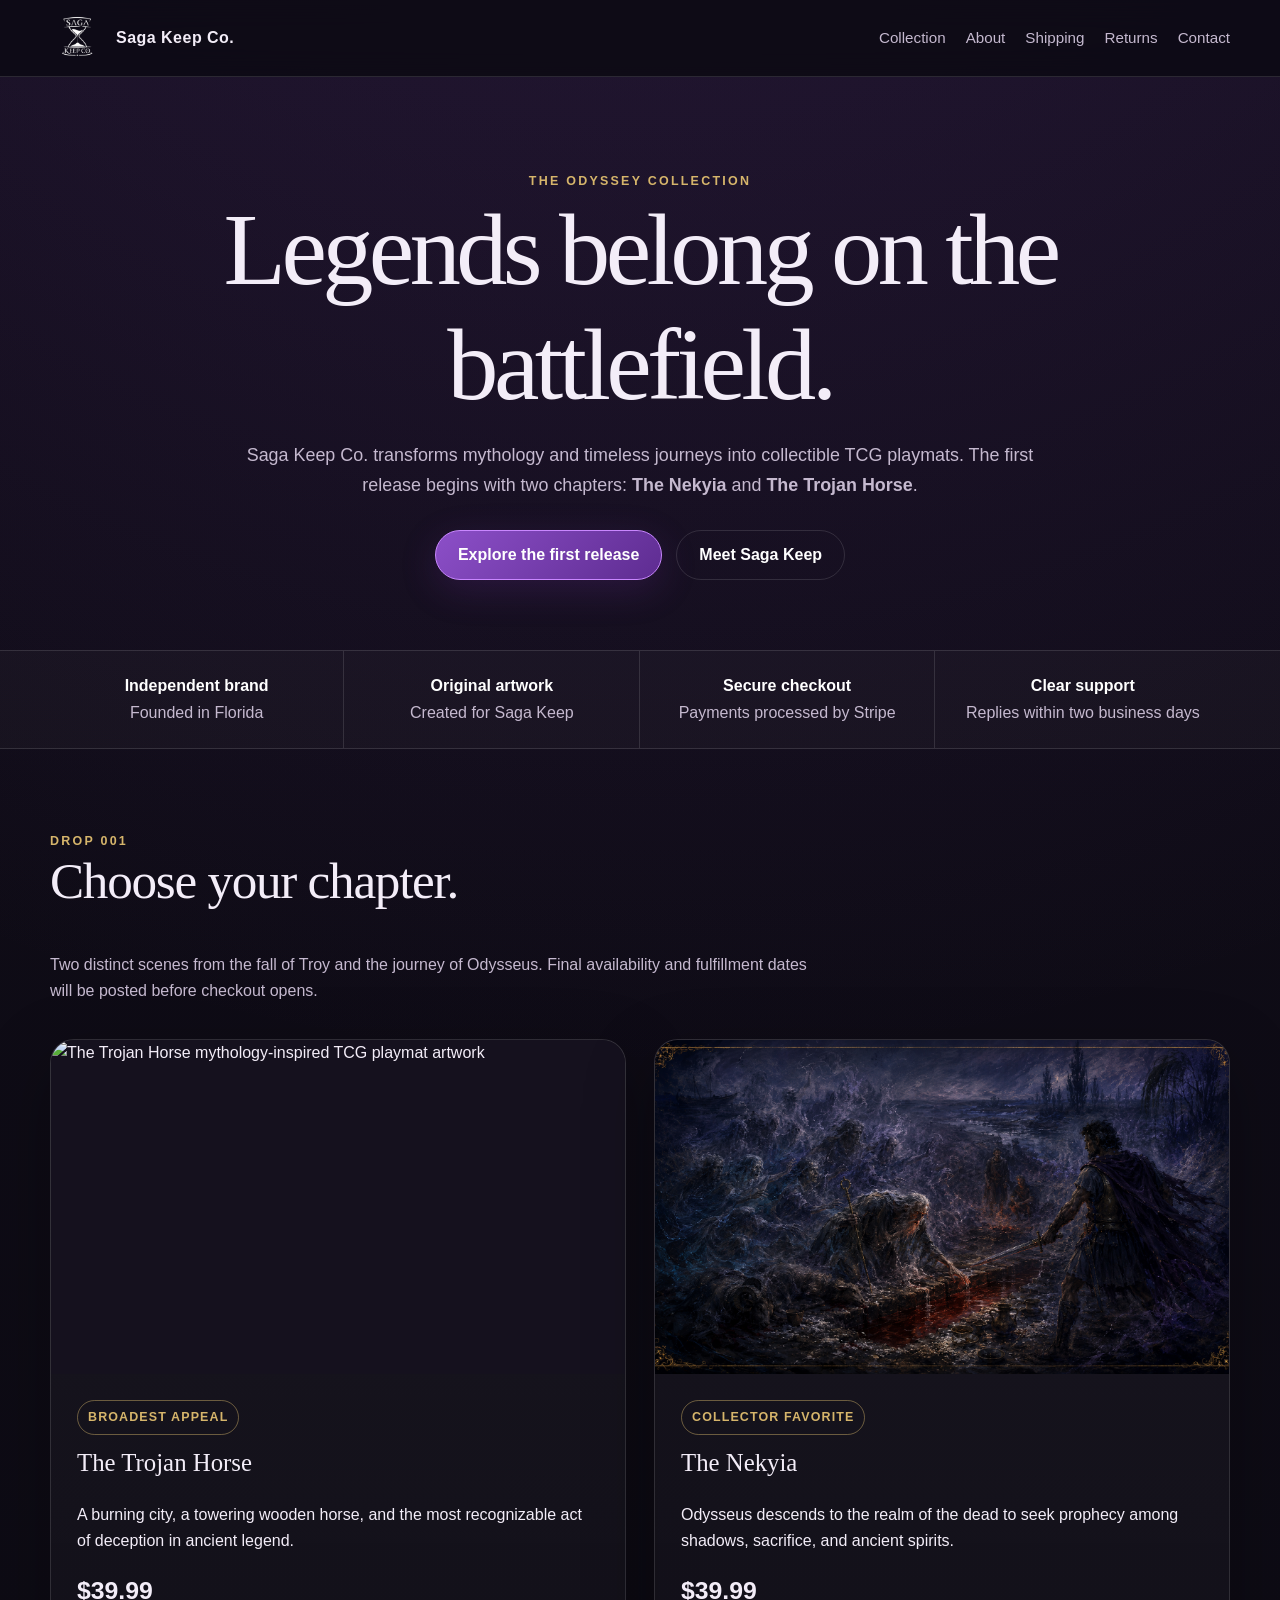
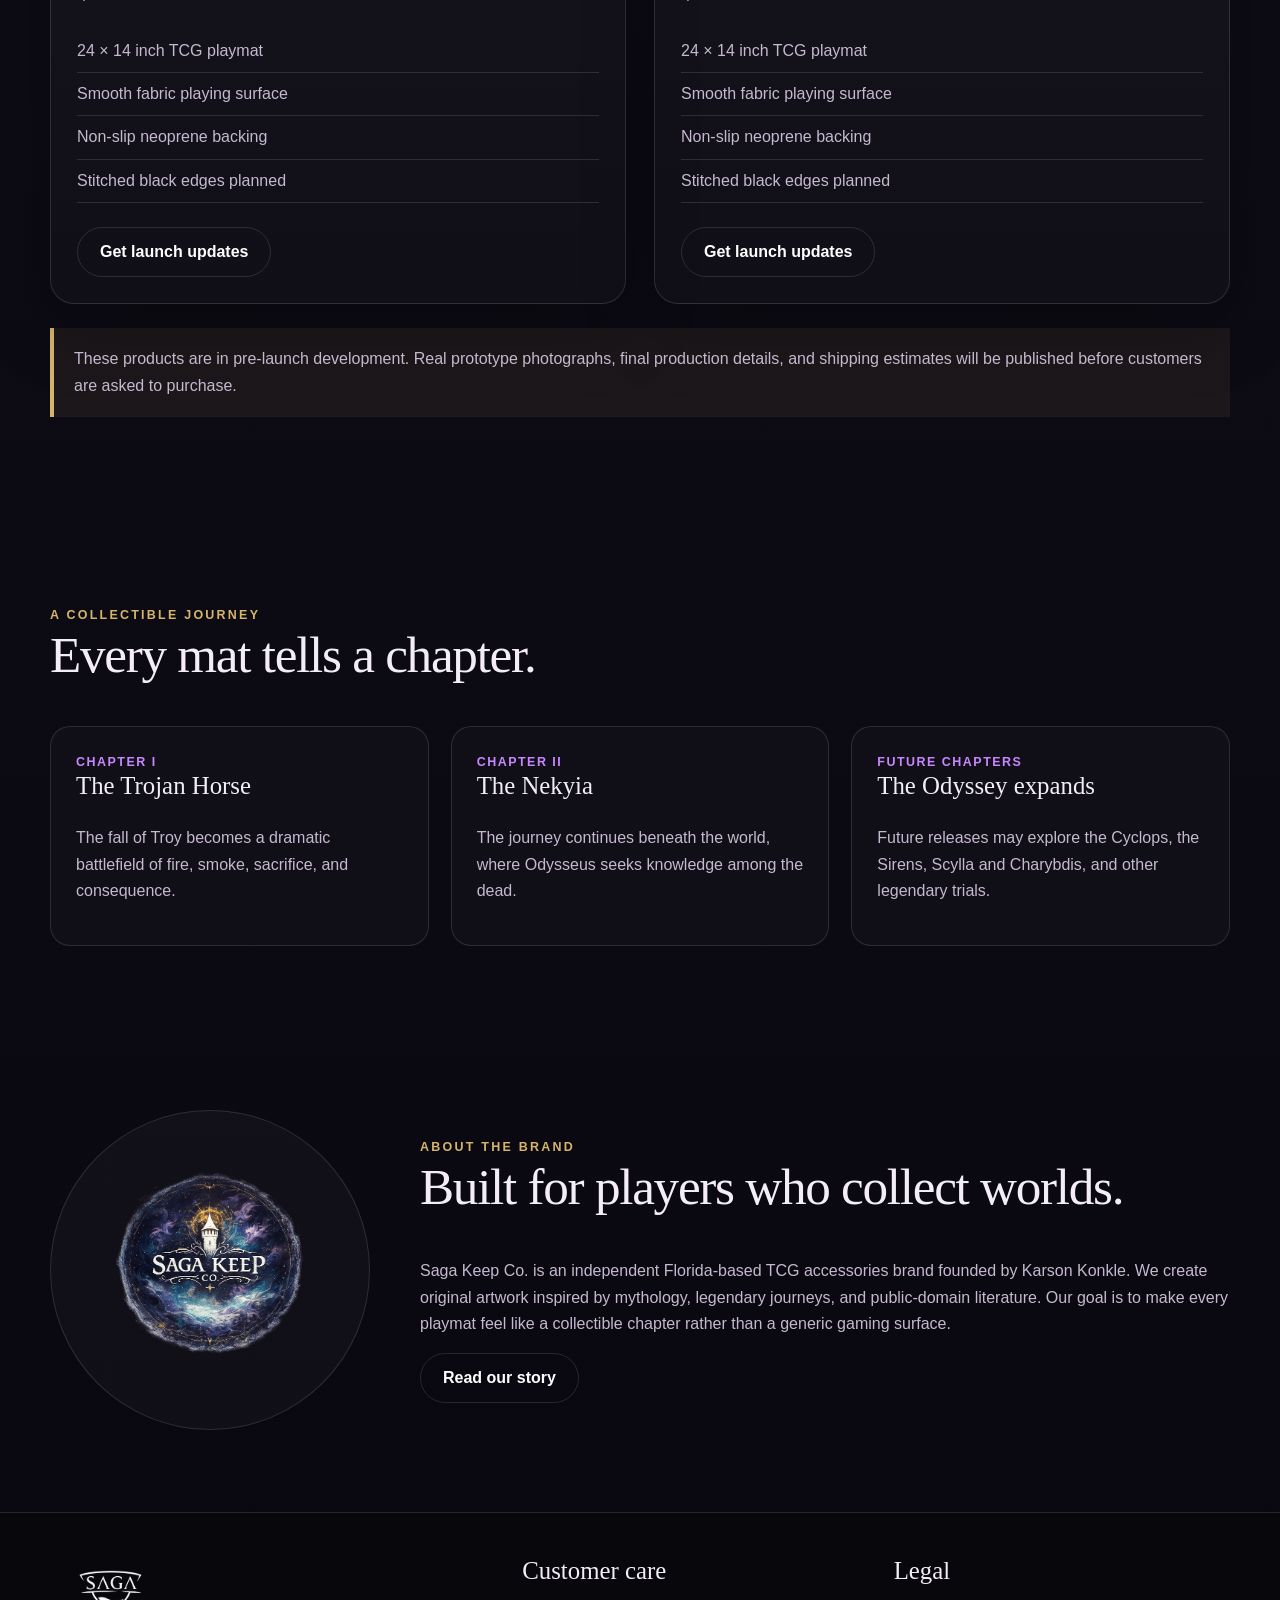
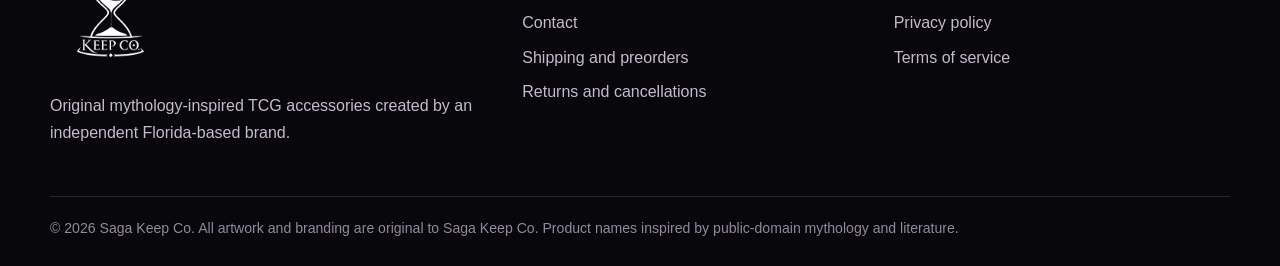
==== commit f5fc0ceb: "sagakeepco/ Upload files Drag additional files here to add them to your repository Or No file chosen" ====
--- a/index.html
+++ b/index.html
@@ -1,474 +1,227 @@
-<!DOCTYPE html>
+<!doctype html>
 <html lang="en">
-
 <head>
-
-<meta charset="UTF-8">
-
-<meta name="viewport" content="width=device-width, initial-scale=1.0">
-
-<meta
-name="description"
-content="Saga Keep creates premium mythology-inspired TCG accessories. Preorder Drop 001: The Nekyia."
->
-
-<title>Saga Keep Co. | The Odyssey Collection</title>
-
-<link rel="stylesheet" href="style.css?v=8">
-
+<meta charset="utf-8">
+<meta name="viewport" content="width=device-width, initial-scale=1">
+<title>The Odyssey Collection | Saga Keep Co.</title>
+<meta name="description" content="Saga Keep Co. creates original mythology-inspired TCG playmats. Discover The Nekyia and The Trojan Horse from The Odyssey Collection.">
+<link rel="canonical" href="https://sagakeepco.com/">
+<meta property="og:title" content="The Odyssey Collection | Saga Keep Co.">
+<meta property="og:description" content="Original mythology-inspired TCG playmats by an independent Florida-based brand.">
+<meta property="og:type" content="website">
+<meta property="og:url" content="https://sagakeepco.com/">
+<meta property="og:image" content="https://sagakeepco.com/images/nekyia.png">
+
+<link rel="icon" type="image/x-icon" href="/favicon.ico">
+<link rel="icon" type="image/png" sizes="48x48" href="/favicon-48x48.png">
+<link rel="icon" type="image/png" sizes="32x32" href="/favicon-32x32.png">
+<link rel="icon" type="image/png" sizes="16x16" href="/favicon-16x16.png">
+<link rel="apple-touch-icon" sizes="180x180" href="/apple-touch-icon.png">
+<link rel="manifest" href="/site.webmanifest">
+<link rel="stylesheet" href="/style.css">
+
+<script type="application/ld+json">
+{
+  "@context": "https://schema.org",
+  "@type": "OnlineStore",
+  "@id": "https://sagakeepco.com/#organization",
+  "name": "Saga Keep Co.",
+  "url": "https://sagakeepco.com/",
+  "logo": "https://sagakeepco.com/android-chrome-512x512.png",
+  "description": "An independent Florida-based TCG accessories brand creating original mythology-inspired playmats.",
+  "email": "mailto:sagakeepsupport@gmail.com",
+  "founder": {
+    "@type": "Person",
+    "name": "Karson Konkle"
+  },
+  "foundingLocation": {
+    "@type": "Place",
+    "address": {
+      "@type": "PostalAddress",
+      "addressRegion": "FL",
+      "addressCountry": "US"
+    }
+  },
+  "areaServed": "US",
+  "contactPoint": {
+    "@type": "ContactPoint",
+    "contactType": "customer support",
+    "email": "sagakeepsupport@gmail.com",
+    "availableLanguage": "English"
+  }
+}
+</script>
 </head>
-
 <body>
 
-
 <header class="site-header">
-
-<a href="#top" class="brand" aria-label="Saga Keep Co. home">
-
-<img
-src="images/saga-keep-logo-white.png?v=1"
-class="header-logo"
-alt="Saga Keep Co."
->
-
-</a>
-
-
-<nav class="navigation">
-
-<a href="#about">About</a>
-
-<a href="#drop-001">Drop 001</a>
-
-<a href="#collection">Collection</a>
-
-</nav>
-
+  <div class="container header-inner">
+    <a class="brand" href="/">
+      <img src="/images/saga-keep-logo-white.png" alt="Saga Keep Co. logo">
+      <span>Saga Keep Co.</span>
+    </a>
+    <nav class="nav" aria-label="Main navigation">
+      <a href="/#collection">Collection</a>
+      <a href="/about.html">About</a>
+      <a href="/shipping.html">Shipping</a>
+      <a href="/returns.html">Returns</a>
+      <a href="/contact.html">Contact</a>
+    </nav>
+  </div>
 </header>
 
 
-<main id="top">
-
-
-<section class="hero">
-
-<img
-src="images/nekyia.png?v=3"
-class="hero-image"
-alt="The Nekyia dark fantasy artwork featuring Odysseus in the underworld"
->
-
-<div class="hero-overlay"></div>
-
-
-<div class="hero-text">
-
-<p class="eyebrow">
-The Odyssey Collection
-</p>
-
-<h1>
-SAGA KEEP CO.
-</h1>
-
-<h2>
-Drop 001: The Nekyia
-</h2>
-
-<p class="hero-description">
-Ancient legends. Reimagined for modern collectors.
-</p>
-
-<a
-href="#drop-001"
-class="button"
->
-View Drop 001
-</a>
-
-</div>
-
-</section>
-
-
-<section class="about-section" id="about">
-
-<div class="about-emblem-container">
-
-<img
-src="images/saga-keep-emblem.png?v=1"
-class="about-emblem"
-alt="Saga Keep Co. circular tower emblem"
->
-
-</div>
-
-
-<div class="about-content">
-
-<p class="section-label">
-Our Story
-</p>
-
-<h2>
-About Saga Keep
-</h2>
-
-<p>
-Saga Keep creates premium TCG accessories inspired by legendary stories,
-ancient myths, and unforgettable worlds.
-</p>
-
-<p>
-Each collection transforms timeless journeys into collectible gaming
-experiences designed for players, collectors, and storytellers.
-</p>
-
-<p>
-The Odyssey Collection begins with sixteen chapters inspired by the
-legendary voyage of Odysseus.
-</p>
-
-</div>
-
-</section>
-
-
-<section class="product-section" id="drop-001">
-
-<div class="product-heading">
-
-<p class="section-label">
-Limited First Printing
-</p>
-
-<h2>
-Drop 001: The Nekyia
-</h2>
-
-<p class="product-subtitle">
-Journey Into the Underworld
-</p>
-
-</div>
-
-
-<div class="product-gallery">
-
-<div class="product-image-card product-image-large">
-
-<img
-src="images/nekyia-angle.png?v=1"
-alt="Angled mockup of The Nekyia TCG playmat showing stitched edges and rubber backing"
->
-
-</div>
-
-
-<div class="product-image-card">
-
-<img
-src="images/nekyia-front.png?v=1"
-alt="Front view mockup of The Nekyia TCG playmat"
->
-
-</div>
-
-</div>
-
-
-<div class="product-information">
-
-<div class="product-story">
-
-<h3>
-Stand at the boundary between the living and the dead.
-</h3>
-
-<p>
-Odysseus enters the underworld seeking the prophecy of Tiresias.
-Surrounded by gathering shades, he must hold the line between the
-world of the living and the realm of the dead.
-</p>
-
-<p>
-The Nekyia is the first collectible release from Saga Keep’s Odyssey
-Collection, featuring original dark-fantasy artwork created for trading
-card games and tabletop play.
-</p>
-
-<p class="mockup-notice">
-Product images are digital mockups. Final printed colors and small
-details may vary slightly from the images shown.
-</p>
-
-</div>
-
-
-<div class="purchase-card">
-
-<p class="availability">
-Only 10 preorder spots available
-</p>
-
-<h3>
-The Nekyia TCG Playmat
-</h3>
-
-<p class="price">
-$39.99
-</p>
-
-<p class="shipping-price">
-Plus $9.99 Standard U.S. Shipping
-</p>
-
-
-<ul class="features">
-
-<li>24 × 14-inch standard playmat</li>
-
-<li>Smooth fabric playing surface</li>
-
-<li>Non-slip neoprene backing</li>
-
-<li>Stitched black edges</li>
-
-<li>Original Saga Keep artwork</li>
-
-<li>Limited first-printing preorder</li>
-
-</ul>
-
-
-<a
-href="https://buy.stripe.com/9B6aEQ2j9dJg7L83qUeZ200"
-class="button purchase-button"
-target="_blank"
-rel="noopener noreferrer"
->
-Preorder Drop 001
-</a>
-
-
-<p class="secure-checkout">
-Secure checkout powered by Stripe
-</p>
-
-</div>
-
-</div>
-
-
-<div class="preorder-details">
-
-<h3>
-Preorder Information
-</h3>
-
-<p>
-This item is offered as a limited preorder. Production will begin
-after the preorder period closes. Customers will receive manufacturing
-and fulfillment updates through the email address provided during checkout.
-</p>
-
-<p>
-The preorder price is $39.99 plus $9.99 Standard U.S. Shipping.
-The total before applicable tax is $49.98.
-</p>
-
-<p>
-Questions about your order can be sent to
-<a href="mailto:sagakeepsupport@gmail.com">
-sagakeepsupport@gmail.com
-</a>.
-</p>
-
-</div>
-
-</section>
-
-
-<section class="section collection-section" id="collection">
-
-<p class="section-label">
-The Complete Voyage
-</p>
-
-<h2>
-The Odyssey Collection
-</h2>
-
-<p class="section-copy">
-Follow the legendary voyage of Odysseus through sixteen collectible
-chapters. Each release transforms a new trial, location, or turning
-point into an original Saga Keep design.
-</p>
-
-
-<div class="drops">
-
-<div class="drop-card">
-<span>Chapter I</span>
-<h3>Fall of Troy</h3>
-<p>Future release</p>
-</div>
-
-<div class="drop-card">
-<span>Chapter II</span>
-<h3>The Cicones</h3>
-<p>Future release</p>
-</div>
-
-<div class="drop-card">
-<span>Chapter III</span>
-<h3>The Lotus-Eaters</h3>
-<p>Future release</p>
-</div>
-
-<div class="drop-card">
-<span>Chapter IV</span>
-<h3>Cyclops Polyphemus</h3>
-<p>Future release</p>
-</div>
-
-<div class="drop-card">
-<span>Chapter V</span>
-<h3>Aeolus</h3>
-<p>Future release</p>
-</div>
-
-<div class="drop-card">
-<span>Chapter VI</span>
-<h3>The Laestrygonians</h3>
-<p>Future release</p>
-</div>
-
-<div class="drop-card">
-<span>Chapter VII</span>
-<h3>Circe’s Island</h3>
-<p>Future release</p>
-</div>
-
-<div class="drop-card active-drop">
-<span>Chapter VIII</span>
-<h3>The Nekyia</h3>
-<p>Drop 001 — Preorder</p>
-</div>
-
-<div class="drop-card">
-<span>Chapter IX</span>
-<h3>The Sirens</h3>
-<p>Future release</p>
-</div>
-
-<div class="drop-card">
-<span>Chapter X</span>
-<h3>Scylla &amp; Charybdis</h3>
-<p>Future release</p>
-</div>
-
-<div class="drop-card">
-<span>Chapter XI</span>
-<h3>The Cattle of Helios</h3>
-<p>Future release</p>
-</div>
-
-<div class="drop-card">
-<span>Chapter XII</span>
-<h3>Calypso’s Island</h3>
-<p>Future release</p>
-</div>
-
-<div class="drop-card">
-<span>Chapter XIII</span>
-<h3>Phaeacia</h3>
-<p>Future release</p>
-</div>
-
-<div class="drop-card">
-<span>Chapter XIV</span>
-<h3>Return to Ithaca</h3>
-<p>Future release</p>
-</div>
-
-<div class="drop-card">
-<span>Chapter XV</span>
-<h3>Slaying of the Suitors</h3>
-<p>Future release</p>
-</div>
-
-<div class="drop-card">
-<span>Chapter XVI</span>
-<h3>Restoring Peace</h3>
-<p>Future release</p>
-</div>
-
-</div>
-
-</section>
-
-
-<section class="final-callout">
-
-<div class="final-logo-wrap">
-
-<img
-src="images/saga-keep-logo-white.png?v=1"
-class="final-logo"
-alt="Saga Keep Co. logo"
->
-
-</div>
-
-<p class="section-label">
-Limited First Printing
-</p>
-
-<h2>
-Claim Your Place in the Journey
-</h2>
-
-<p>
-Drop 001 is limited to ten preorder spots.
-</p>
-
-<a
-href="https://buy.stripe.com/9B6aEQ2j9dJg7L83qUeZ200"
-class="button"
-target="_blank"
-rel="noopener noreferrer"
->
-Preorder The Nekyia
-</a>
-
-</section>
-
-
+<main>
+  <section class="hero">
+    <div class="container">
+      <div class="eyebrow">The Odyssey Collection</div>
+      <h1>Legends belong on the battlefield.</h1>
+      <p class="hero-copy">
+        Saga Keep Co. transforms mythology and timeless journeys into collectible TCG playmats.
+        The first release begins with two chapters: <strong>The Nekyia</strong> and <strong>The Trojan Horse</strong>.
+      </p>
+      <div class="actions">
+        <a class="button" href="#collection">Explore the first release</a>
+        <a class="button secondary" href="/about.html">Meet Saga Keep</a>
+      </div>
+    </div>
+  </section>
+
+  <section class="trust-strip" aria-label="Store information">
+    <div class="container trust-grid">
+      <div class="trust-item"><strong>Independent brand</strong>Founded in Florida</div>
+      <div class="trust-item"><strong>Original artwork</strong>Created for Saga Keep</div>
+      <div class="trust-item"><strong>Secure checkout</strong>Payments processed by Stripe</div>
+      <div class="trust-item"><strong>Clear support</strong>Replies within two business days</div>
+    </div>
+  </section>
+
+  <section class="section" id="collection">
+    <div class="container">
+      <div class="section-heading">
+        <div class="eyebrow">Drop 001</div>
+        <h2>Choose your chapter.</h2>
+        <p>Two distinct scenes from the fall of Troy and the journey of Odysseus. Final availability and fulfillment dates will be posted before checkout opens.</p>
+      </div>
+
+      <div class="product-grid">
+        <article class="product-card">
+          <img class="product-image" src="/images/trojan-horse.png" alt="The Trojan Horse mythology-inspired TCG playmat artwork">
+          <div class="product-body">
+            <span class="badge">Broadest appeal</span>
+            <h3>The Trojan Horse</h3>
+            <p>A burning city, a towering wooden horse, and the most recognizable act of deception in ancient legend.</p>
+            <div class="price">$39.99</div>
+            <ul class="specs">
+              <li>24 × 14 inch TCG playmat</li>
+              <li>Smooth fabric playing surface</li>
+              <li>Non-slip neoprene backing</li>
+              <li>Stitched black edges planned</li>
+            </ul>
+            <div class="card-actions">
+              <a class="button secondary" href="/contact.html">Get launch updates</a>
+            </div>
+          </div>
+        </article>
+
+        <article class="product-card">
+          <img class="product-image" src="/images/nekyia.png" alt="The Nekyia mythology-inspired TCG playmat artwork">
+          <div class="product-body">
+            <span class="badge">Collector favorite</span>
+            <h3>The Nekyia</h3>
+            <p>Odysseus descends to the realm of the dead to seek prophecy among shadows, sacrifice, and ancient spirits.</p>
+            <div class="price">$39.99</div>
+            <ul class="specs">
+              <li>24 × 14 inch TCG playmat</li>
+              <li>Smooth fabric playing surface</li>
+              <li>Non-slip neoprene backing</li>
+              <li>Stitched black edges planned</li>
+            </ul>
+            <div class="card-actions">
+              <a class="button secondary" href="/contact.html">Get launch updates</a>
+            </div>
+          </div>
+        </article>
+      </div>
+
+      <div class="notice">
+        These products are in pre-launch development. Real prototype photographs, final production details, and shipping estimates will be published before customers are asked to purchase.
+      </div>
+    </div>
+  </section>
+
+  <section class="section">
+    <div class="container">
+      <div class="section-heading">
+        <div class="eyebrow">A collectible journey</div>
+        <h2>Every mat tells a chapter.</h2>
+      </div>
+      <div class="story-grid">
+        <article class="card">
+          <div class="story-number">Chapter I</div>
+          <h3>The Trojan Horse</h3>
+          <p>The fall of Troy becomes a dramatic battlefield of fire, smoke, sacrifice, and consequence.</p>
+        </article>
+        <article class="card">
+          <div class="story-number">Chapter II</div>
+          <h3>The Nekyia</h3>
+          <p>The journey continues beneath the world, where Odysseus seeks knowledge among the dead.</p>
+        </article>
+        <article class="card">
+          <div class="story-number">Future chapters</div>
+          <h3>The Odyssey expands</h3>
+          <p>Future releases may explore the Cyclops, the Sirens, Scylla and Charybdis, and other legendary trials.</p>
+        </article>
+      </div>
+    </div>
+  </section>
+
+  <section class="section">
+    <div class="container about">
+      <img class="about-logo" src="/images/saga-keep-emblem.png" alt="Circular Saga Keep Co. emblem">
+      <div>
+        <div class="eyebrow">About the brand</div>
+        <h2>Built for players who collect worlds.</h2>
+        <p class="prose">
+          Saga Keep Co. is an independent Florida-based TCG accessories brand founded by Karson Konkle.
+          We create original artwork inspired by mythology, legendary journeys, and public-domain literature.
+          Our goal is to make every playmat feel like a collectible chapter rather than a generic gaming surface.
+        </p>
+        <a class="button secondary" href="/about.html">Read our story</a>
+      </div>
+    </div>
+  </section>
 </main>
 
 
-<footer>
-
-<img
-src="images/saga-keep-logo-white.png?v=1"
-class="footer-logo"
-alt="Saga Keep Co."
->
-
-<p>
-© 2026 Saga Keep Co. All Rights Reserved.
-</p>
-
-<p>
-<a href="mailto:sagakeepsupport@gmail.com">
-sagakeepsupport@gmail.com
-</a>
-</p>
-
+<footer class="site-footer">
+  <div class="container">
+    <div class="footer-grid">
+      <div>
+        <img class="footer-logo" src="/images/saga-keep-logo-white.png" alt="Saga Keep Co.">
+        <p class="prose">Original mythology-inspired TCG accessories created by an independent Florida-based brand.</p>
+      </div>
+      <div>
+        <h3>Customer care</h3>
+        <div class="footer-links">
+          <a href="/contact.html">Contact</a>
+          <a href="/shipping.html">Shipping and preorders</a>
+          <a href="/returns.html">Returns and cancellations</a>
+        </div>
+      </div>
+      <div>
+        <h3>Legal</h3>
+        <div class="footer-links">
+          <a href="/privacy.html">Privacy policy</a>
+          <a href="/terms.html">Terms of service</a>
+        </div>
+      </div>
+    </div>
+    <div class="footer-bottom">
+      © 2026 Saga Keep Co. All artwork and branding are original to Saga Keep Co. Product names inspired by public-domain mythology and literature.
+    </div>
+  </div>
 </footer>
 
-
 </body>
-
 </html>
--- a/style.css
+++ b/style.css
@@ -1,686 +1,384 @@
-* {
-box-sizing:border-box;
-}
-
-
-html {
-scroll-behavior:smooth;
-}
-
+:root {
+  --bg: #0d0b14;
+  --panel: #171321;
+  --panel-2: #211a2d;
+  --text: #f3edf8;
+  --muted: #c5b9cf;
+  --purple: #c987ff;
+  --purple-2: #8c4fc8;
+  --gold: #d6b56b;
+  --line: rgba(255,255,255,.12);
+  --max: 1180px;
+}
+
+* { box-sizing: border-box; }
+
+html { scroll-behavior: smooth; }
 
 body {
-margin:0;
-background:#080914;
-color:#f4f1e8;
-font-family:Georgia, "Times New Roman", serif;
-}
-
+  margin: 0;
+  background:
+    radial-gradient(circle at 50% -20%, rgba(140,79,200,.22), transparent 42%),
+    linear-gradient(180deg, #100c18 0%, var(--bg) 48%, #09070e 100%);
+  color: var(--text);
+  font-family: Arial, Helvetica, sans-serif;
+  line-height: 1.65;
+}
+
+a { color: inherit; }
 
 img {
-display:block;
-max-width:100%;
-}
-
-
-a {
-color:inherit;
-}
-
+  display: block;
+  max-width: 100%;
+}
+
+.container {
+  width: min(calc(100% - 36px), var(--max));
+  margin: 0 auto;
+}
 
 .site-header {
-position:absolute;
-top:0;
-left:0;
-width:100%;
-z-index:10;
-display:flex;
-align-items:center;
-justify-content:space-between;
-padding:24px 6%;
-background:linear-gradient(
-to bottom,
-rgba(0,0,0,0.75),
-rgba(0,0,0,0)
-);
-}
-
+  position: sticky;
+  top: 0;
+  z-index: 30;
+  border-bottom: 1px solid var(--line);
+  background: rgba(13,11,20,.9);
+  backdrop-filter: blur(14px);
+}
+
+.header-inner {
+  min-height: 76px;
+  display: flex;
+  align-items: center;
+  justify-content: space-between;
+  gap: 24px;
+}
 
 .brand {
-color:#f4f1e8;
-font-size:20px;
-font-weight:bold;
-letter-spacing:3px;
-text-decoration:none;
-text-transform:uppercase;
-}
-
-
-.navigation {
-display:flex;
-gap:28px;
-}
-
-
-.navigation a {
-color:#f4f1e8;
-font-size:15px;
-letter-spacing:1px;
-text-decoration:none;
-}
-
-
-.navigation a:hover {
-color:#d0aa50;
-}
-
+  display: inline-flex;
+  align-items: center;
+  gap: 12px;
+  text-decoration: none;
+  font-weight: 800;
+  letter-spacing: .03em;
+}
+
+.brand img {
+  width: 54px;
+  height: 54px;
+  object-fit: contain;
+}
+
+.nav {
+  display: flex;
+  flex-wrap: wrap;
+  gap: 20px;
+  align-items: center;
+}
+
+.nav a {
+  color: var(--muted);
+  text-decoration: none;
+  font-size: .95rem;
+}
+
+.nav a:hover,
+.nav a:focus { color: white; }
 
 .hero {
-min-height:100vh;
-position:relative;
-display:flex;
-align-items:center;
-justify-content:center;
-overflow:hidden;
-text-align:center;
-}
-
-
-.hero-image {
-position:absolute;
-top:0;
-left:0;
-width:100%;
-height:100%;
-object-fit:cover;
-object-position:center;
-z-index:0;
-}
-
-
-.hero-overlay {
-position:absolute;
-top:0;
-left:0;
-width:100%;
-height:100%;
-background:
-linear-gradient(
-to bottom,
-rgba(3,4,10,0.35),
-rgba(3,4,10,0.58)
-),
-linear-gradient(
-to right,
-rgba(3,4,10,0.35),
-rgba(3,4,10,0.08),
-rgba(3,4,10,0.35)
-);
-z-index:1;
-}
-
-
-.hero-text {
-position:relative;
-z-index:2;
-width:100%;
-max-width:900px;
-padding:130px 24px 80px;
-}
-
-
-.eyebrow,
-.section-label {
-margin:0 0 18px;
-color:#d0aa50;
-font-size:14px;
-font-weight:bold;
-letter-spacing:4px;
-text-transform:uppercase;
-}
-
-
-.hero h1 {
-margin:0;
-font-size:72px;
-line-height:1.05;
-letter-spacing:9px;
-text-shadow:0 4px 25px rgba(0,0,0,0.9);
-}
-
-
-.hero h2 {
-margin:20px 0 0;
-color:#d0aa50;
-font-size:34px;
-font-weight:normal;
-}
-
-
-.hero-description {
-margin:24px auto 4px;
-font-size:21px;
-line-height:1.7;
-text-shadow:0 2px 15px rgba(0,0,0,0.9);
-}
-
+  padding: 94px 0 70px;
+  text-align: center;
+}
+
+.eyebrow {
+  color: var(--gold);
+  text-transform: uppercase;
+  letter-spacing: .18em;
+  font-size: .78rem;
+  font-weight: 800;
+}
+
+h1, h2, h3 {
+  line-height: 1.13;
+  margin-top: 0;
+}
+
+h1 {
+  margin-bottom: 18px;
+  font-family: Georgia, "Times New Roman", serif;
+  font-size: clamp(2.8rem, 8vw, 6.6rem);
+  font-weight: 500;
+  letter-spacing: -.045em;
+}
+
+h2 {
+  font-family: Georgia, "Times New Roman", serif;
+  font-size: clamp(2rem, 4vw, 3.7rem);
+  font-weight: 500;
+  letter-spacing: -.025em;
+}
+
+h3 {
+  font-family: Georgia, "Times New Roman", serif;
+  font-size: 1.55rem;
+  font-weight: 500;
+}
+
+.hero-copy {
+  max-width: 790px;
+  margin: 0 auto 30px;
+  color: var(--muted);
+  font-size: 1.12rem;
+}
+
+.actions {
+  display: flex;
+  flex-wrap: wrap;
+  justify-content: center;
+  gap: 14px;
+}
 
 .button {
-display:inline-block;
-margin-top:26px;
-padding:16px 38px;
-border:1px solid #d0aa50;
-background:#d0aa50;
-color:#080914 !important;
-font-family:Georgia, "Times New Roman", serif;
-font-size:17px;
-font-weight:bold;
-letter-spacing:0.5px;
-text-decoration:none;
-box-shadow:0 10px 30px rgba(0,0,0,0.28);
-cursor:pointer;
-transition:
-transform 0.25s ease,
-background 0.25s ease,
-box-shadow 0.25s ease;
-}
-
-
-.button:hover {
-background:#e3c16c;
-transform:translateY(-3px);
-box-shadow:0 14px 35px rgba(0,0,0,0.4);
-}
-
-
-.section {
-max-width:1100px;
-margin:0 auto;
-padding:100px 30px;
-text-align:center;
-}
-
-
-.section h2,
-.product-heading h2,
-.final-callout h2 {
-margin:0;
-font-size:46px;
-line-height:1.2;
-}
-
-
-.section-copy {
-max-width:820px;
-margin:25px auto 0;
-font-size:20px;
-line-height:1.8;
-color:#cbc9d2;
-}
-
-
-.product-section {
-padding:105px 5%;
-background:
-radial-gradient(
-circle at top,
-rgba(41,47,92,0.27),
-transparent 42%
-),
-#0b0c17;
-}
-
-
-.product-heading {
-max-width:1000px;
-margin:0 auto 48px;
-text-align:center;
-}
-
-
-.product-subtitle {
-margin:15px 0 0;
-color:#d0aa50;
-font-size:25px;
-}
-
-
-.product-gallery {
-display:grid;
-grid-template-columns:1.25fr 1fr;
-gap:24px;
-max-width:1250px;
-margin:0 auto;
-align-items:stretch;
-}
-
-
-.product-image-card {
-display:flex;
-align-items:center;
-justify-content:center;
-min-height:380px;
-padding:18px;
-background:#121421;
-border:1px solid rgba(208,170,80,0.25);
-box-shadow:0 18px 45px rgba(0,0,0,0.35);
-overflow:hidden;
-}
-
-
-.product-image-card img {
-width:100%;
-height:100%;
-max-height:600px;
-object-fit:contain;
-}
-
-
-.product-information {
-display:grid;
-grid-template-columns:minmax(0,1.15fr) minmax(330px,0.85fr);
-gap:45px;
-max-width:1150px;
-margin:65px auto 0;
-align-items:start;
-}
-
-
-.product-story {
-padding:12px 0;
-}
-
-
-.product-story h3 {
-margin:0 0 24px;
-color:#f4f1e8;
-font-size:34px;
-line-height:1.35;
-}
-
-
-.product-story p {
-margin:0 0 22px;
-color:#cbc9d2;
-font-size:18px;
-line-height:1.8;
-}
-
-
-.mockup-notice {
-padding:18px 20px;
-border-left:3px solid #d0aa50;
-background:#11131f;
-color:#d9d2bd !important;
-font-size:15px !important;
-}
-
-
-.purchase-card {
-padding:35px;
-background:#11131f;
-border:1px solid rgba(208,170,80,0.42);
-box-shadow:0 20px 50px rgba(0,0,0,0.38);
-}
-
-
-.availability {
-margin:0 0 16px;
-color:#d0aa50;
-font-size:14px;
-font-weight:bold;
-letter-spacing:1.5px;
-text-transform:uppercase;
-}
-
-
-.purchase-card h3 {
-margin:0;
-font-size:27px;
-line-height:1.3;
-}
-
+  display: inline-flex;
+  justify-content: center;
+  align-items: center;
+  min-height: 50px;
+  padding: 0 22px;
+  border: 1px solid var(--purple);
+  border-radius: 999px;
+  background: linear-gradient(135deg, var(--purple-2), #5e2c91);
+  color: white;
+  text-decoration: none;
+  font-weight: 800;
+  box-shadow: 0 10px 36px rgba(108,48,156,.24);
+}
+
+.button.secondary {
+  border-color: var(--line);
+  background: transparent;
+  box-shadow: none;
+}
+
+.button:hover { transform: translateY(-1px); }
+
+.trust-strip {
+  border-top: 1px solid var(--line);
+  border-bottom: 1px solid var(--line);
+  background: rgba(255,255,255,.025);
+}
+
+.trust-grid {
+  display: grid;
+  grid-template-columns: repeat(4, 1fr);
+  gap: 1px;
+}
+
+.trust-item {
+  padding: 22px 18px;
+  text-align: center;
+  color: var(--muted);
+  border-right: 1px solid var(--line);
+}
+
+.trust-item:last-child { border-right: 0; }
+.trust-item strong { display: block; color: white; }
+
+.section { padding: 82px 0; }
+
+.section-heading {
+  max-width: 760px;
+  margin-bottom: 34px;
+}
+
+.section-heading p,
+.prose,
+.card p,
+.notice,
+.policy p,
+.policy li {
+  color: var(--muted);
+}
+
+.product-grid {
+  display: grid;
+  grid-template-columns: repeat(2, minmax(0, 1fr));
+  gap: 28px;
+}
+
+.product-card {
+  overflow: hidden;
+  border: 1px solid var(--line);
+  border-radius: 24px;
+  background: linear-gradient(180deg, rgba(255,255,255,.045), rgba(255,255,255,.018));
+  box-shadow: 0 22px 70px rgba(0,0,0,.28);
+}
+
+.product-image {
+  aspect-ratio: 12 / 7;
+  width: 100%;
+  object-fit: cover;
+  background: #15111e;
+}
+
+.product-body { padding: 26px; }
+
+.badge {
+  display: inline-flex;
+  margin-bottom: 14px;
+  padding: 6px 10px;
+  border: 1px solid rgba(214,181,107,.45);
+  border-radius: 999px;
+  color: var(--gold);
+  font-size: .78rem;
+  font-weight: 800;
+  letter-spacing: .09em;
+  text-transform: uppercase;
+}
 
 .price {
-margin:20px 0 4px;
-color:#f4f1e8;
-font-size:42px;
-font-weight:bold;
-}
-
-
-.shipping-price {
-margin:0;
-color:#aeadbb;
-font-size:15px;
-}
-
-
-.features {
-margin:28px 0 0;
-padding:0;
-list-style:none;
-}
-
-
-.features li {
-position:relative;
-margin:0;
-padding:13px 0 13px 24px;
-border-bottom:1px solid rgba(255,255,255,0.08);
-color:#d2d0d8;
-font-size:16px;
-line-height:1.4;
-}
-
-
-.features li::before {
-content:"◆";
-position:absolute;
-left:0;
-top:14px;
-color:#d0aa50;
-font-size:10px;
-}
-
-
-.purchase-button {
-display:block;
-width:100%;
-text-align:center;
-}
-
-
-.secure-checkout {
-margin:14px 0 0;
-color:#92919b;
-font-size:13px;
-text-align:center;
-}
-
-
-.preorder-details {
-max-width:900px;
-margin:70px auto 0;
-padding:38px;
-background:#0f111d;
-border-top:1px solid rgba(208,170,80,0.35);
-text-align:center;
-}
-
-
-.preorder-details h3 {
-margin:0 0 20px;
-color:#d0aa50;
-font-size:28px;
-}
-
-
-.preorder-details p {
-margin:12px 0;
-color:#c7c5ce;
-font-size:17px;
-line-height:1.7;
-}
-
-
-.preorder-details a {
-color:#d0aa50;
-}
-
-
-.collection-section {
-max-width:1250px;
-}
-
-
-.drops {
-display:grid;
-grid-template-columns:repeat(4,1fr);
-gap:18px;
-margin-top:50px;
-text-align:left;
-}
-
-
-.drop-card {
-min-height:160px;
-padding:24px;
-background:#111321;
-border:1px solid rgba(255,255,255,0.06);
-border-left:3px solid #44485f;
-transition:
-transform 0.25s ease,
-border-color 0.25s ease;
-}
-
-
-.drop-card:hover {
-transform:translateY(-4px);
-border-color:rgba(208,170,80,0.45);
-}
-
-
-.drop-card span {
-color:#888b9c;
-font-size:12px;
-font-weight:bold;
-letter-spacing:1.5px;
-text-transform:uppercase;
-}
-
-
-.drop-card h3 {
-margin:12px 0 20px;
-color:#f1efe7;
-font-size:20px;
-line-height:1.35;
-}
-
-
-.drop-card p {
-margin:0;
-color:#747789;
-font-size:14px;
-}
-
-
-.active-drop {
-background:
-linear-gradient(
-145deg,
-rgba(208,170,80,0.18),
-rgba(17,19,33,1)
-);
-border:1px solid rgba(208,170,80,0.65);
-border-left:4px solid #d0aa50;
-}
-
-
-.active-drop span,
-.active-drop p {
-color:#d0aa50;
-}
-
-
-.final-callout {
-padding:110px 30px;
-background:
-linear-gradient(rgba(5,6,14,0.78),rgba(5,6,14,0.86)),
-url("images/nekyia-front.png?v=1");
-background-position:center;
-background-size:cover;
-text-align:center;
-}
-
-
-.final-callout p:not(.section-label) {
-margin:20px 0 0;
-font-size:20px;
-}
-
-
-footer {
-padding:45px 25px;
-background:#05060c;
-border-top:1px solid rgba(255,255,255,0.07);
-text-align:center;
-}
-
-
-footer p {
-margin:8px 0;
-color:#8e8d97;
-font-size:14px;
-}
-
-
-footer a {
-color:#d0aa50;
-text-decoration:none;
-}
-
-
-@media(max-width:1000px) {
-
-.product-gallery {
-grid-template-columns:1fr;
-}
-
-.product-information {
-grid-template-columns:1fr;
-}
-
-.purchase-card {
-max-width:650px;
-width:100%;
-margin:0 auto;
-}
-
-.drops {
-grid-template-columns:repeat(2,1fr);
-}
-
-}
-
-
-@media(max-width:700px) {
-
-.site-header {
-position:absolute;
-display:block;
-padding:20px;
-text-align:center;
-}
-
-.navigation {
-justify-content:center;
-gap:18px;
-margin-top:18px;
-}
-
-.navigation a {
-font-size:13px;
-}
-
-.hero {
-min-height:820px;
-}
-
-.hero-text {
-padding-top:175px;
-}
-
-.hero h1 {
-font-size:43px;
-letter-spacing:5px;
-}
-
-.hero h2 {
-font-size:27px;
-}
-
-.hero-description {
-font-size:18px;
-}
-
-.section,
-.product-section {
-padding-top:78px;
-padding-bottom:78px;
-}
-
-.section h2,
-.product-heading h2,
-.final-callout h2 {
-font-size:35px;
-}
-
-.product-gallery {
-gap:16px;
-}
-
-.product-image-card {
-min-height:250px;
-padding:10px;
-}
-
-.product-information {
-gap:30px;
-margin-top:40px;
-}
-
-.product-story h3 {
-font-size:27px;
-}
-
-.purchase-card {
-padding:27px 22px;
-}
-
-.preorder-details {
-padding:28px 20px;
-}
-
-.drops {
-grid-template-columns:1fr;
-}
-
-.drop-card {
-min-height:135px;
-}
-
-.final-callout {
-padding:85px 24px;
-}
-
-}
-
-
-@media(max-width:430px) {
-
-.navigation {
-gap:12px;
-}
-
-.navigation a {
-font-size:12px;
-}
-
-.hero h1 {
-font-size:36px;
-letter-spacing:3px;
-}
-
-.hero h2 {
-font-size:24px;
-}
-
-.button {
-width:100%;
-max-width:330px;
-padding-left:20px;
-padding-right:20px;
-text-align:center;
-}
-
-}
+  margin: 14px 0;
+  font-size: 1.55rem;
+  font-weight: 800;
+}
+
+.specs {
+  margin: 18px 0 24px;
+  padding: 0;
+  list-style: none;
+}
+
+.specs li {
+  padding: 8px 0;
+  border-bottom: 1px solid var(--line);
+  color: var(--muted);
+}
+
+.card-actions {
+  display: flex;
+  flex-wrap: wrap;
+  gap: 12px;
+}
+
+.story-grid,
+.info-grid {
+  display: grid;
+  grid-template-columns: repeat(3, minmax(0, 1fr));
+  gap: 22px;
+}
+
+.card {
+  padding: 25px;
+  border: 1px solid var(--line);
+  border-radius: 20px;
+  background: rgba(255,255,255,.025);
+}
+
+.story-number {
+  color: var(--purple);
+  font-weight: 800;
+  letter-spacing: .12em;
+  font-size: .78rem;
+  text-transform: uppercase;
+}
+
+.about {
+  display: grid;
+  grid-template-columns: 320px 1fr;
+  align-items: center;
+  gap: 50px;
+}
+
+.about-logo {
+  width: 100%;
+  aspect-ratio: 1;
+  object-fit: contain;
+  border-radius: 50%;
+  border: 1px solid var(--line);
+  background: rgba(255,255,255,.03);
+}
+
+.notice {
+  margin: 24px 0;
+  padding: 18px 20px;
+  border-left: 4px solid var(--gold);
+  background: rgba(214,181,107,.08);
+}
+
+.policy {
+  max-width: 880px;
+  margin: 0 auto;
+  padding: 70px 0;
+}
+
+.policy h1 {
+  font-size: clamp(2.4rem, 6vw, 4.4rem);
+}
+
+.policy h2 {
+  margin-top: 42px;
+  font-size: 1.7rem;
+}
+
+.policy a { color: var(--purple); }
+
+.site-footer {
+  padding: 44px 0 26px;
+  border-top: 1px solid var(--line);
+  background: #08070c;
+}
+
+.footer-grid {
+  display: grid;
+  grid-template-columns: 1.3fr 1fr 1fr;
+  gap: 35px;
+}
+
+.footer-logo {
+  width: 120px;
+  margin-bottom: 14px;
+}
+
+.footer-links {
+  display: grid;
+  gap: 8px;
+}
+
+.footer-links a {
+  color: var(--muted);
+  text-decoration: none;
+}
+
+.footer-links a:hover { color: white; }
+
+.footer-bottom {
+  margin-top: 34px;
+  padding-top: 20px;
+  border-top: 1px solid var(--line);
+  color: #93889d;
+  font-size: .88rem;
+}
+
+@media (max-width: 860px) {
+  .header-inner { align-items: flex-start; padding: 14px 0; }
+  .nav { justify-content: flex-end; gap: 12px; }
+  .trust-grid,
+  .story-grid,
+  .info-grid,
+  .footer-grid { grid-template-columns: 1fr 1fr; }
+  .product-grid,
+  .about { grid-template-columns: 1fr; }
+  .about-logo { max-width: 300px; margin: 0 auto; }
+}
+
+@media (max-width: 560px) {
+  .header-inner { display: block; }
+  .brand { margin-bottom: 12px; }
+  .nav { justify-content: flex-start; }
+  .trust-grid,
+  .story-grid,
+  .info-grid,
+  .footer-grid { grid-template-columns: 1fr; }
+  .trust-item { border-right: 0; border-bottom: 1px solid var(--line); }
+  .hero { padding-top: 68px; }
+  .section { padding: 62px 0; }
+}
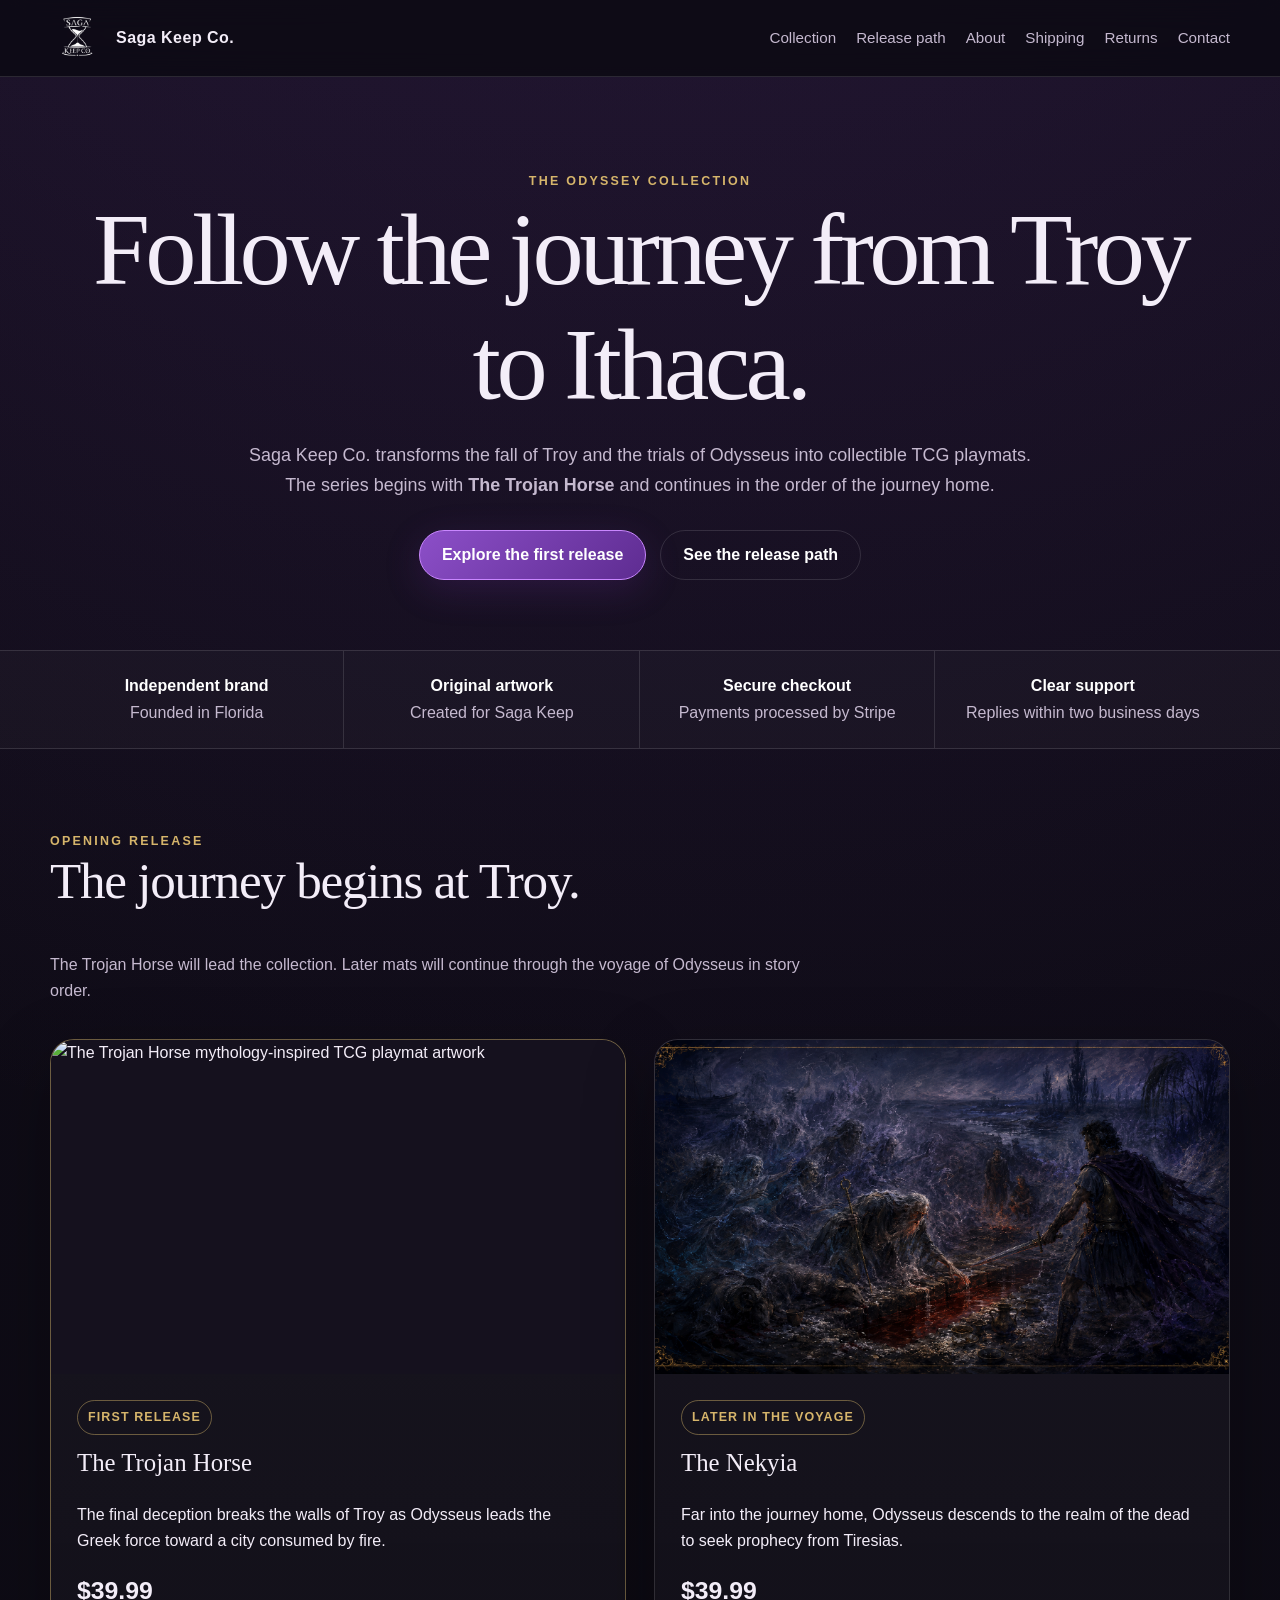
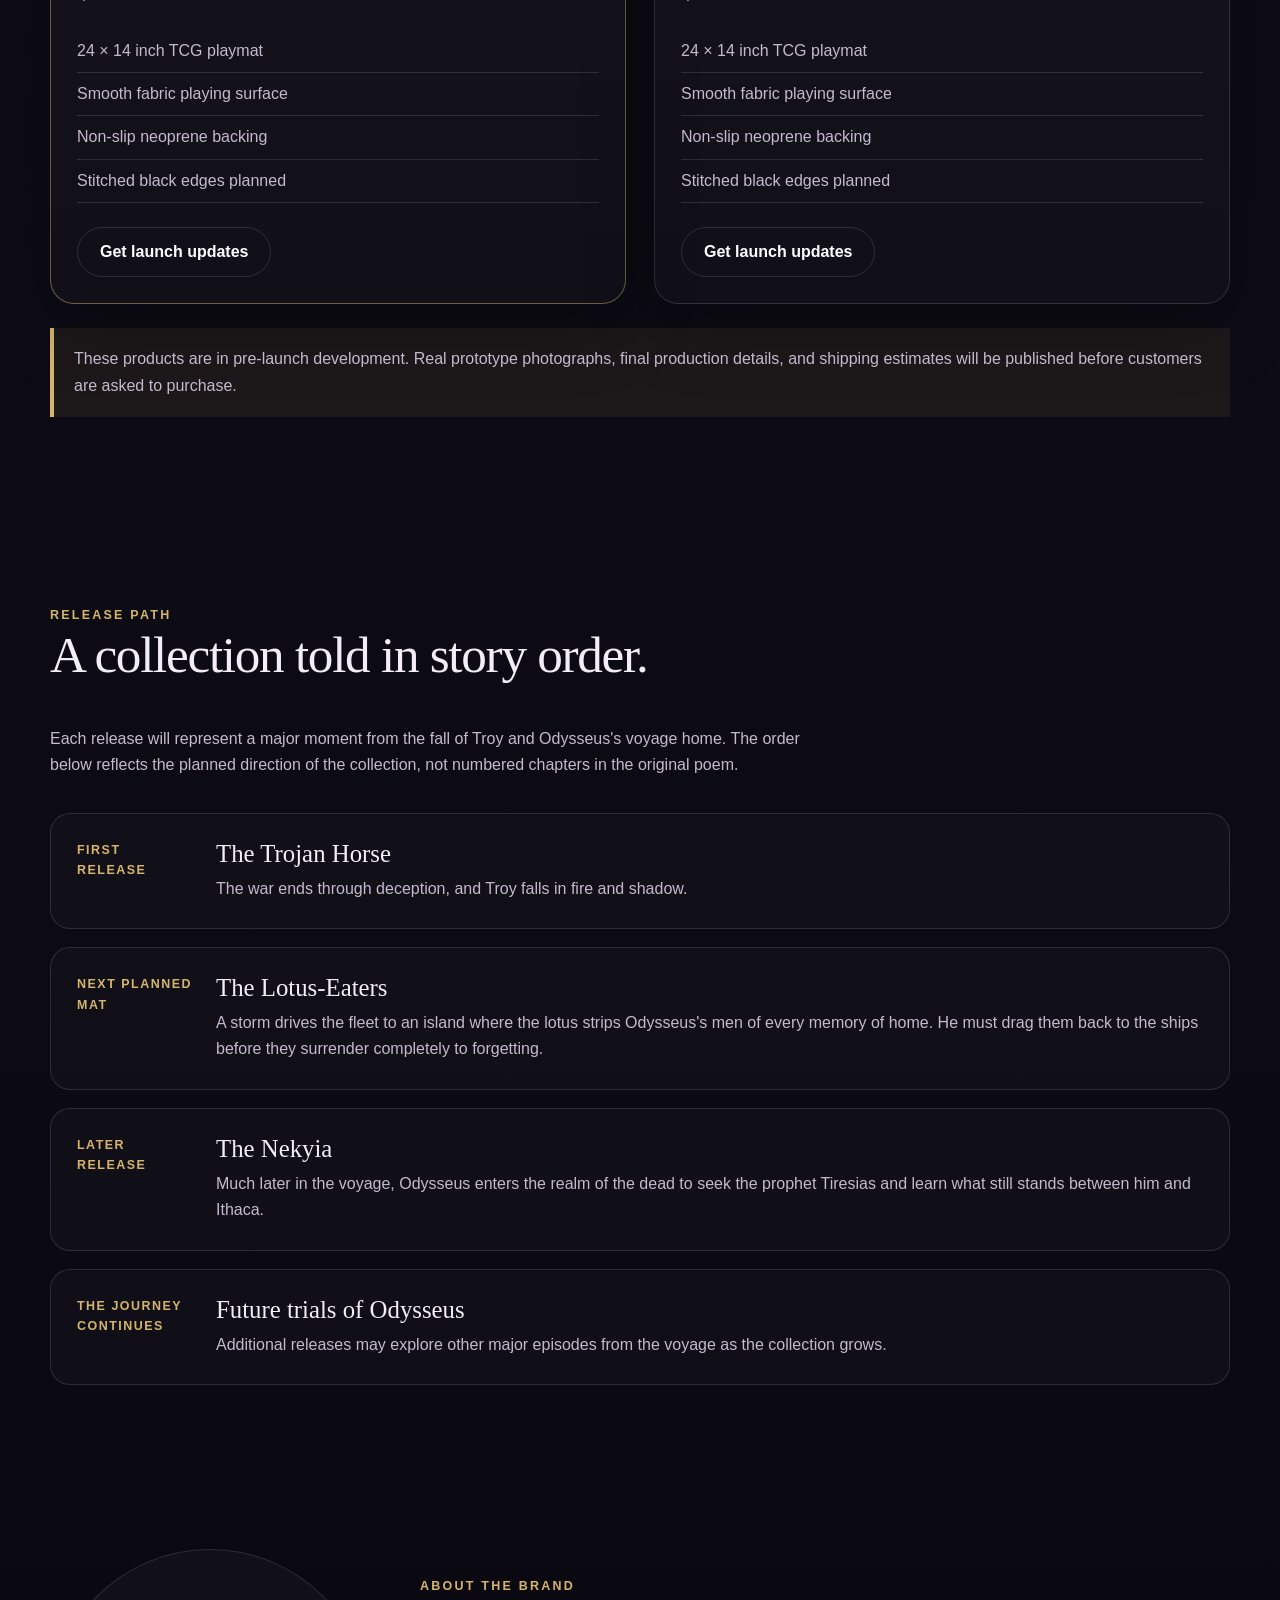
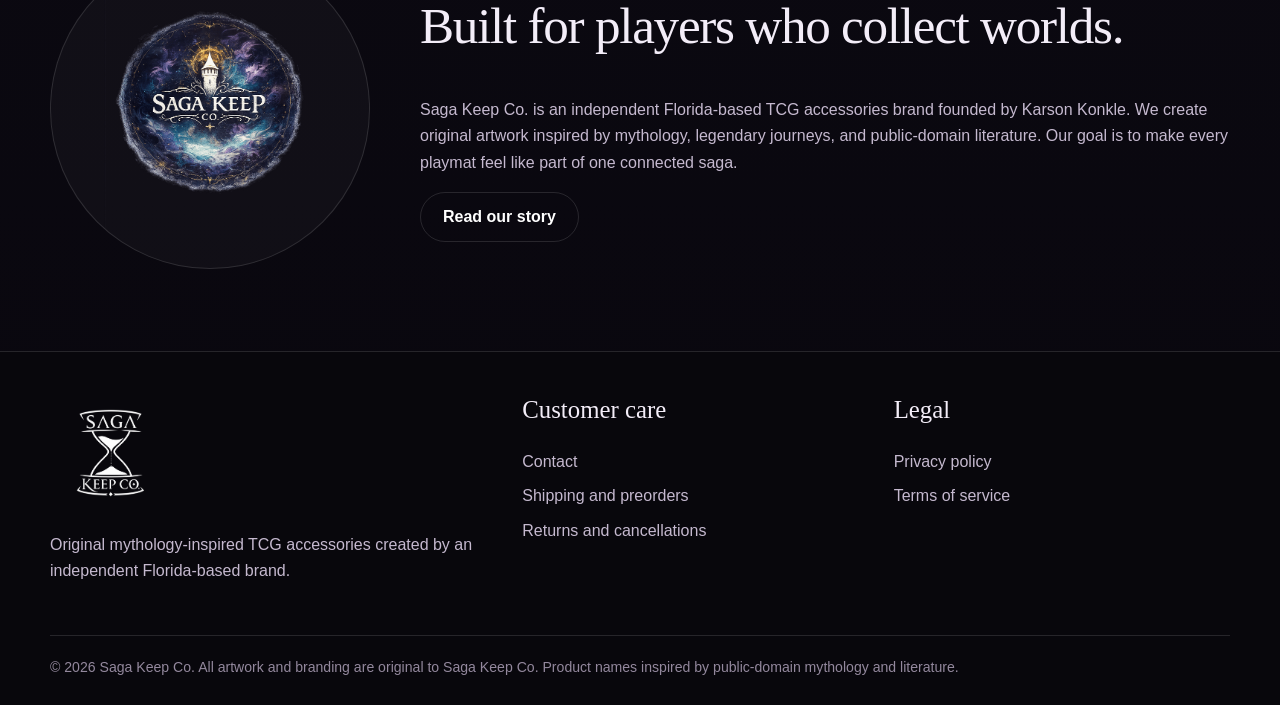
==== commit 86c6ef11: "Update Odyssey release order and add Lotus-Eaters plan" ====
--- a/index.html
+++ b/index.html
@@ -4,13 +4,13 @@
 <meta charset="utf-8">
 <meta name="viewport" content="width=device-width, initial-scale=1">
 <title>The Odyssey Collection | Saga Keep Co.</title>
-<meta name="description" content="Saga Keep Co. creates original mythology-inspired TCG playmats. Discover The Nekyia and The Trojan Horse from The Odyssey Collection.">
+<meta name="description" content="Saga Keep Co. creates original mythology-inspired TCG playmats, beginning with The Trojan Horse and continuing through the voyage of Odysseus.">
 <link rel="canonical" href="https://sagakeepco.com/">
 <meta property="og:title" content="The Odyssey Collection | Saga Keep Co.">
-<meta property="og:description" content="Original mythology-inspired TCG playmats by an independent Florida-based brand.">
+<meta property="og:description" content="Original mythology-inspired TCG playmats beginning with The Trojan Horse.">
 <meta property="og:type" content="website">
 <meta property="og:url" content="https://sagakeepco.com/">
-<meta property="og:image" content="https://sagakeepco.com/images/nekyia.png">
+<meta property="og:image" content="https://sagakeepco.com/images/trojan-horse.png">
 
 <link rel="icon" type="image/x-icon" href="/favicon.ico">
 <link rel="icon" type="image/png" sizes="48x48" href="/favicon-48x48.png">
@@ -62,6 +62,7 @@
     </a>
     <nav class="nav" aria-label="Main navigation">
       <a href="/#collection">Collection</a>
+      <a href="/#journey">Release path</a>
       <a href="/about.html">About</a>
       <a href="/shipping.html">Shipping</a>
       <a href="/returns.html">Returns</a>
@@ -75,14 +76,14 @@
   <section class="hero">
     <div class="container">
       <div class="eyebrow">The Odyssey Collection</div>
-      <h1>Legends belong on the battlefield.</h1>
+      <h1>Follow the journey from Troy to Ithaca.</h1>
       <p class="hero-copy">
-        Saga Keep Co. transforms mythology and timeless journeys into collectible TCG playmats.
-        The first release begins with two chapters: <strong>The Nekyia</strong> and <strong>The Trojan Horse</strong>.
+        Saga Keep Co. transforms the fall of Troy and the trials of Odysseus into collectible TCG playmats.
+        The series begins with <strong>The Trojan Horse</strong> and continues in the order of the journey home.
       </p>
       <div class="actions">
         <a class="button" href="#collection">Explore the first release</a>
-        <a class="button secondary" href="/about.html">Meet Saga Keep</a>
+        <a class="button secondary" href="#journey">See the release path</a>
       </div>
     </div>
   </section>
@@ -99,18 +100,18 @@
   <section class="section" id="collection">
     <div class="container">
       <div class="section-heading">
-        <div class="eyebrow">Drop 001</div>
-        <h2>Choose your chapter.</h2>
-        <p>Two distinct scenes from the fall of Troy and the journey of Odysseus. Final availability and fulfillment dates will be posted before checkout opens.</p>
+        <div class="eyebrow">Opening release</div>
+        <h2>The journey begins at Troy.</h2>
+        <p>The Trojan Horse will lead the collection. Later mats will continue through the voyage of Odysseus in story order.</p>
       </div>
 
       <div class="product-grid">
-        <article class="product-card">
+        <article class="product-card featured">
           <img class="product-image" src="/images/trojan-horse.png" alt="The Trojan Horse mythology-inspired TCG playmat artwork">
           <div class="product-body">
-            <span class="badge">Broadest appeal</span>
+            <span class="badge">First release</span>
             <h3>The Trojan Horse</h3>
-            <p>A burning city, a towering wooden horse, and the most recognizable act of deception in ancient legend.</p>
+            <p>The final deception breaks the walls of Troy as Odysseus leads the Greek force toward a city consumed by fire.</p>
             <div class="price">$39.99</div>
             <ul class="specs">
               <li>24 × 14 inch TCG playmat</li>
@@ -127,9 +128,9 @@
         <article class="product-card">
           <img class="product-image" src="/images/nekyia.png" alt="The Nekyia mythology-inspired TCG playmat artwork">
           <div class="product-body">
-            <span class="badge">Collector favorite</span>
+            <span class="badge">Later in the voyage</span>
             <h3>The Nekyia</h3>
-            <p>Odysseus descends to the realm of the dead to seek prophecy among shadows, sacrifice, and ancient spirits.</p>
+            <p>Far into the journey home, Odysseus descends to the realm of the dead to seek prophecy from Tiresias.</p>
             <div class="price">$39.99</div>
             <ul class="specs">
               <li>24 × 14 inch TCG playmat</li>
@@ -150,27 +151,45 @@
     </div>
   </section>
 
-  <section class="section">
+  <section class="section" id="journey">
     <div class="container">
       <div class="section-heading">
-        <div class="eyebrow">A collectible journey</div>
-        <h2>Every mat tells a chapter.</h2>
-      </div>
-      <div class="story-grid">
-        <article class="card">
-          <div class="story-number">Chapter I</div>
-          <h3>The Trojan Horse</h3>
-          <p>The fall of Troy becomes a dramatic battlefield of fire, smoke, sacrifice, and consequence.</p>
-        </article>
-        <article class="card">
-          <div class="story-number">Chapter II</div>
-          <h3>The Nekyia</h3>
-          <p>The journey continues beneath the world, where Odysseus seeks knowledge among the dead.</p>
-        </article>
-        <article class="card">
-          <div class="story-number">Future chapters</div>
-          <h3>The Odyssey expands</h3>
-          <p>Future releases may explore the Cyclops, the Sirens, Scylla and Charybdis, and other legendary trials.</p>
+        <div class="eyebrow">Release path</div>
+        <h2>A collection told in story order.</h2>
+        <p>Each release will represent a major moment from the fall of Troy and Odysseus's voyage home. The order below reflects the planned direction of the collection, not numbered chapters in the original poem.</p>
+      </div>
+
+      <div class="journey">
+        <article class="journey-step">
+          <div class="journey-label">First release</div>
+          <div>
+            <h3>The Trojan Horse</h3>
+            <p>The war ends through deception, and Troy falls in fire and shadow.</p>
+          </div>
+        </article>
+
+        <article class="journey-step">
+          <div class="journey-label">Next planned mat</div>
+          <div>
+            <h3>The Lotus-Eaters</h3>
+            <p>A storm drives the fleet to an island where the lotus strips Odysseus's men of every memory of home. He must drag them back to the ships before they surrender completely to forgetting.</p>
+          </div>
+        </article>
+
+        <article class="journey-step">
+          <div class="journey-label">Later release</div>
+          <div>
+            <h3>The Nekyia</h3>
+            <p>Much later in the voyage, Odysseus enters the realm of the dead to seek the prophet Tiresias and learn what still stands between him and Ithaca.</p>
+          </div>
+        </article>
+
+        <article class="journey-step">
+          <div class="journey-label">The journey continues</div>
+          <div>
+            <h3>Future trials of Odysseus</h3>
+            <p>Additional releases may explore other major episodes from the voyage as the collection grows.</p>
+          </div>
         </article>
       </div>
     </div>
@@ -185,7 +204,7 @@
         <p class="prose">
           Saga Keep Co. is an independent Florida-based TCG accessories brand founded by Karson Konkle.
           We create original artwork inspired by mythology, legendary journeys, and public-domain literature.
-          Our goal is to make every playmat feel like a collectible chapter rather than a generic gaming surface.
+          Our goal is to make every playmat feel like part of one connected saga.
         </p>
         <a class="button secondary" href="/about.html">Read our story</a>
       </div>
--- a/style.css
+++ b/style.css
@@ -213,6 +213,10 @@
   box-shadow: 0 22px 70px rgba(0,0,0,.28);
 }
 
+.product-card.featured {
+  border-color: rgba(214,181,107,.45);
+}
+
 .product-image {
   aspect-ratio: 12 / 7;
   width: 100%;
@@ -259,26 +263,37 @@
   gap: 12px;
 }
 
-.story-grid,
-.info-grid {
-  display: grid;
-  grid-template-columns: repeat(3, minmax(0, 1fr));
-  gap: 22px;
-}
-
-.card {
-  padding: 25px;
+.journey {
+  display: grid;
+  gap: 18px;
+}
+
+.journey-step {
+  display: grid;
+  grid-template-columns: 115px 1fr;
+  gap: 24px;
+  align-items: start;
+  padding: 26px;
   border: 1px solid var(--line);
   border-radius: 20px;
   background: rgba(255,255,255,.025);
 }
 
-.story-number {
-  color: var(--purple);
-  font-weight: 800;
+.journey-label {
+  color: var(--gold);
+  text-transform: uppercase;
   letter-spacing: .12em;
   font-size: .78rem;
-  text-transform: uppercase;
+  font-weight: 800;
+}
+
+.journey-step h3 {
+  margin-bottom: 8px;
+}
+
+.journey-step p {
+  margin: 0;
+  color: var(--muted);
 }
 
 .about {
@@ -362,8 +377,6 @@
   .header-inner { align-items: flex-start; padding: 14px 0; }
   .nav { justify-content: flex-end; gap: 12px; }
   .trust-grid,
-  .story-grid,
-  .info-grid,
   .footer-grid { grid-template-columns: 1fr 1fr; }
   .product-grid,
   .about { grid-template-columns: 1fr; }
@@ -375,10 +388,9 @@
   .brand { margin-bottom: 12px; }
   .nav { justify-content: flex-start; }
   .trust-grid,
-  .story-grid,
-  .info-grid,
   .footer-grid { grid-template-columns: 1fr; }
   .trust-item { border-right: 0; border-bottom: 1px solid var(--line); }
+  .journey-step { grid-template-columns: 1fr; gap: 8px; }
   .hero { padding-top: 68px; }
   .section { padding: 62px 0; }
 }
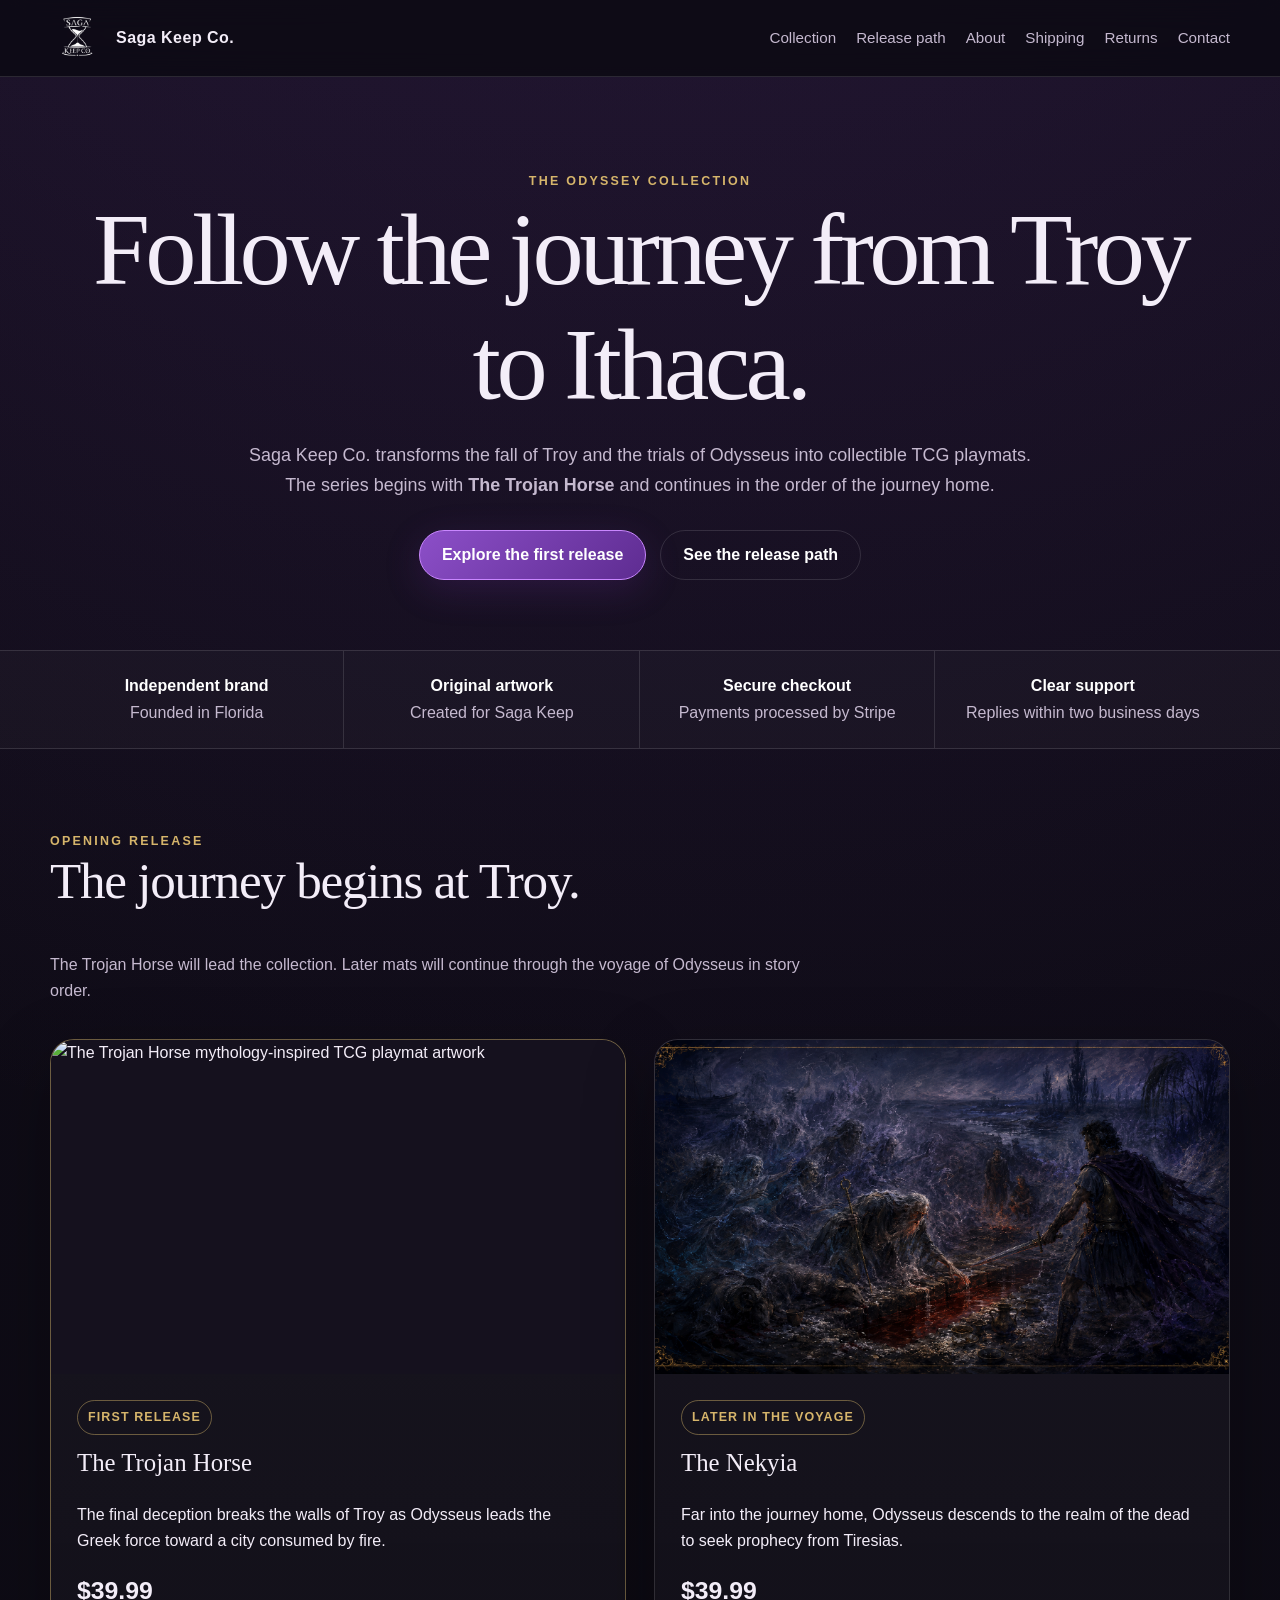
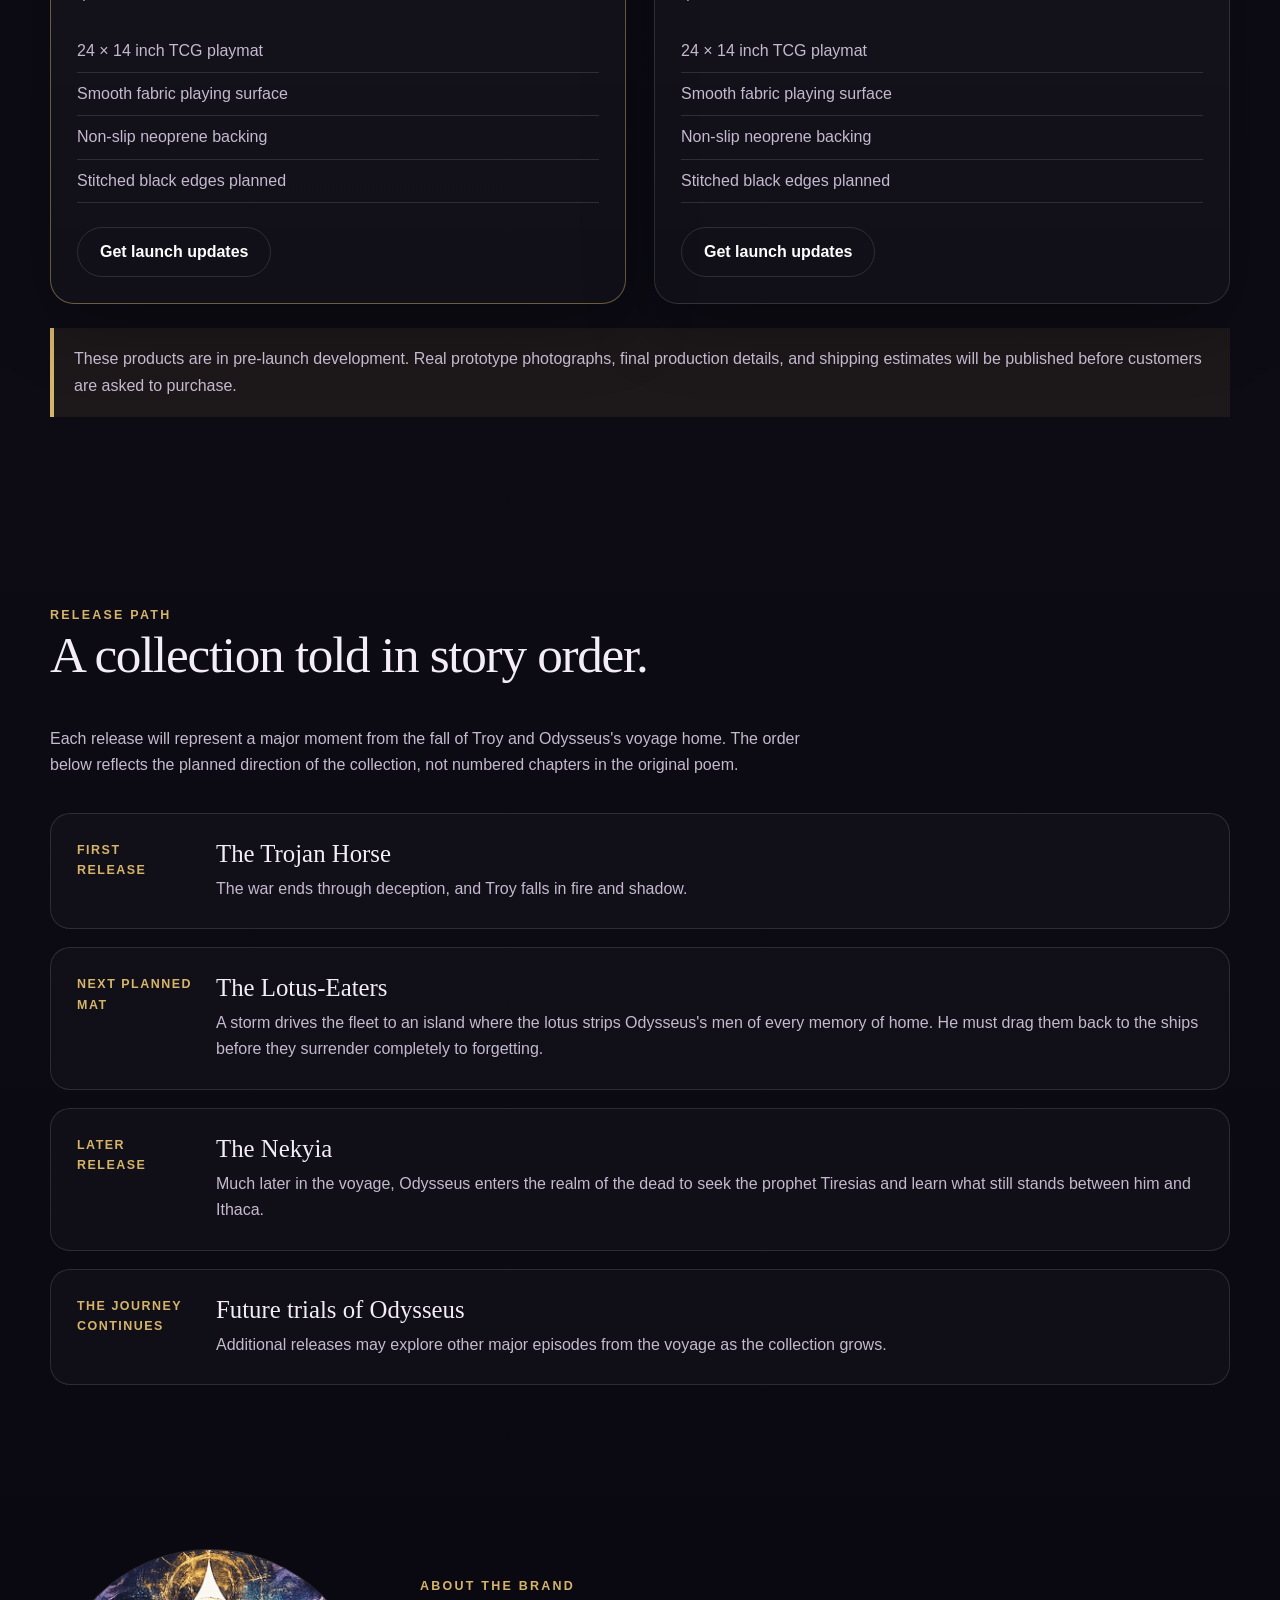
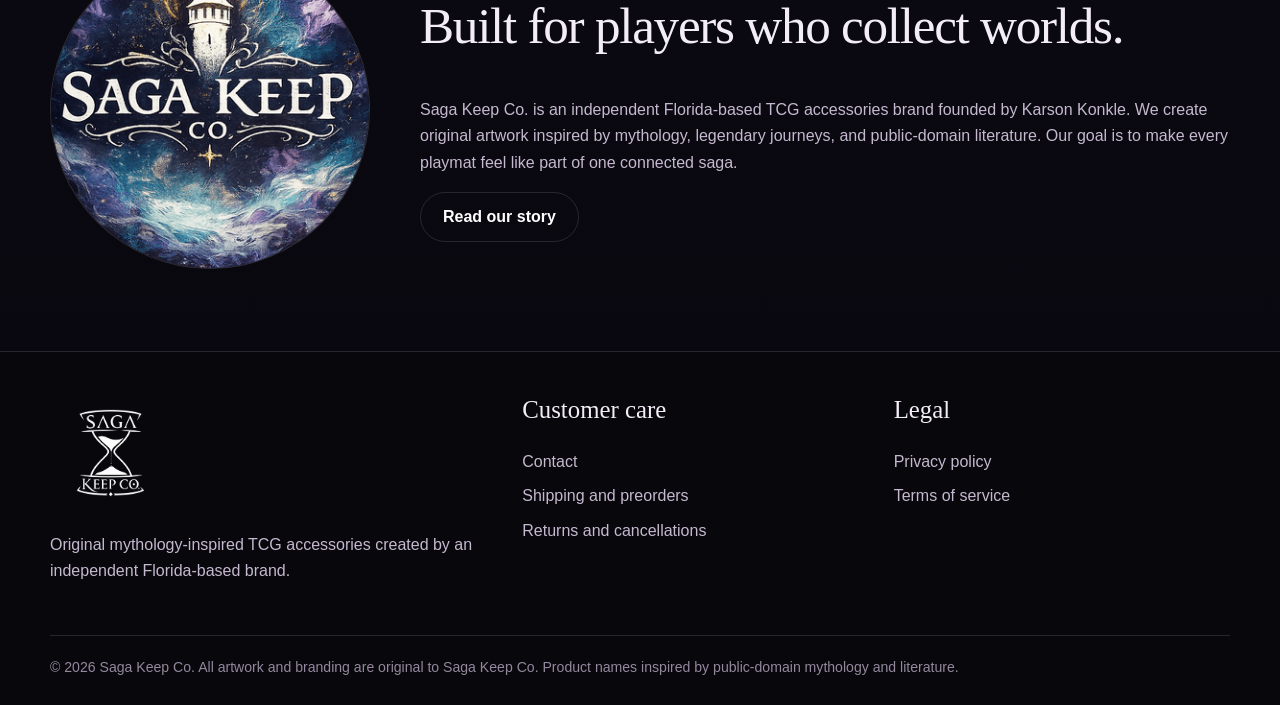
==== commit 7df9998c: "Fix circular emblem sizing and crop" ====
--- a/index.html
+++ b/index.html
@@ -197,7 +197,9 @@
 
   <section class="section">
     <div class="container about">
-      <img class="about-logo" src="/images/saga-keep-emblem.png" alt="Circular Saga Keep Co. emblem">
+      <div class="about-logo-frame">
+        <img class="about-logo" src="/images/saga-keep-emblem.png" alt="Circular Saga Keep Co. emblem">
+      </div>
       <div>
         <div class="eyebrow">About the brand</div>
         <h2>Built for players who collect worlds.</h2>
--- a/style.css
+++ b/style.css
@@ -303,13 +303,21 @@
   gap: 50px;
 }
 
-.about-logo {
+.about-logo-frame {
   width: 100%;
   aspect-ratio: 1;
-  object-fit: contain;
+  overflow: hidden;
   border-radius: 50%;
   border: 1px solid var(--line);
   background: rgba(255,255,255,.03);
+}
+
+.about-logo {
+  width: 100%;
+  height: 100%;
+  object-fit: cover;
+  transform: scale(1.72);
+  transform-origin: center;
 }
 
 .notice {
@@ -380,7 +388,7 @@
   .footer-grid { grid-template-columns: 1fr 1fr; }
   .product-grid,
   .about { grid-template-columns: 1fr; }
-  .about-logo { max-width: 300px; margin: 0 auto; }
+  .about-logo-frame { max-width: 300px; margin: 0 auto; }
 }
 
 @media (max-width: 560px) {
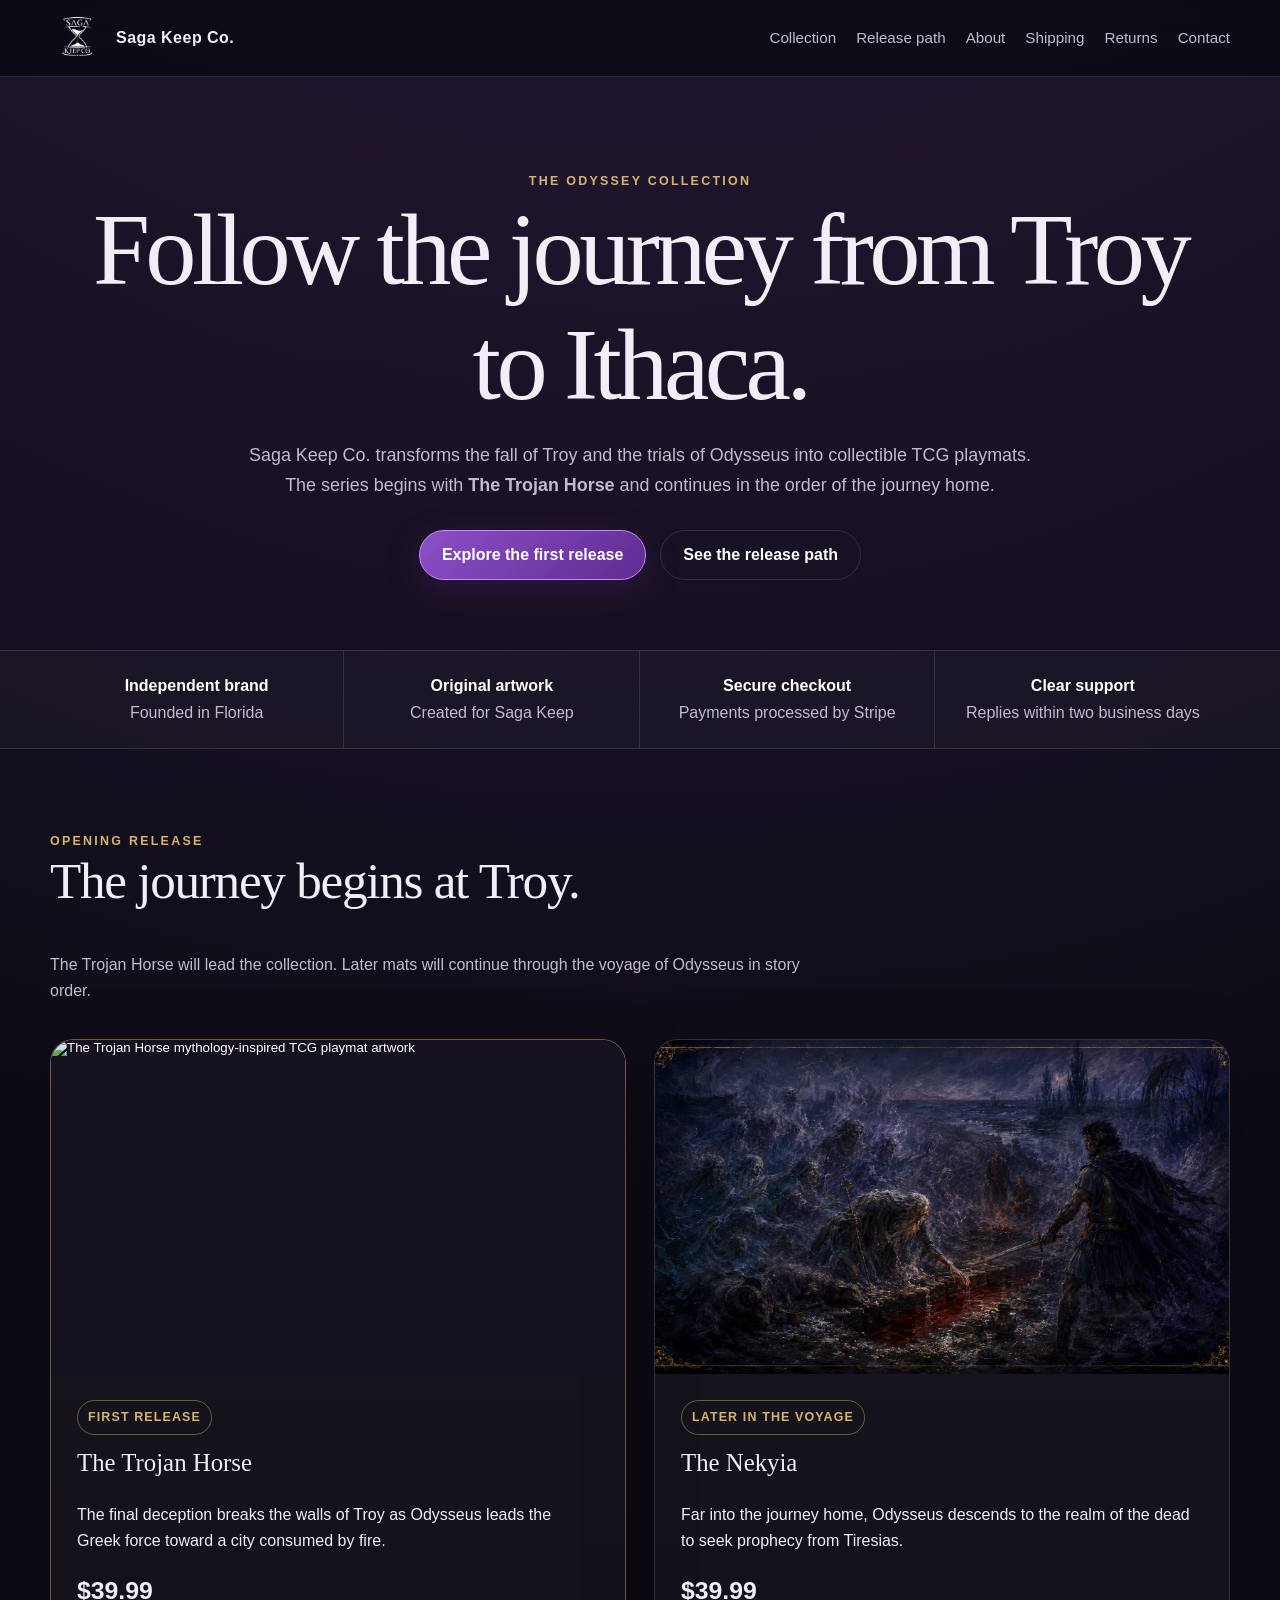
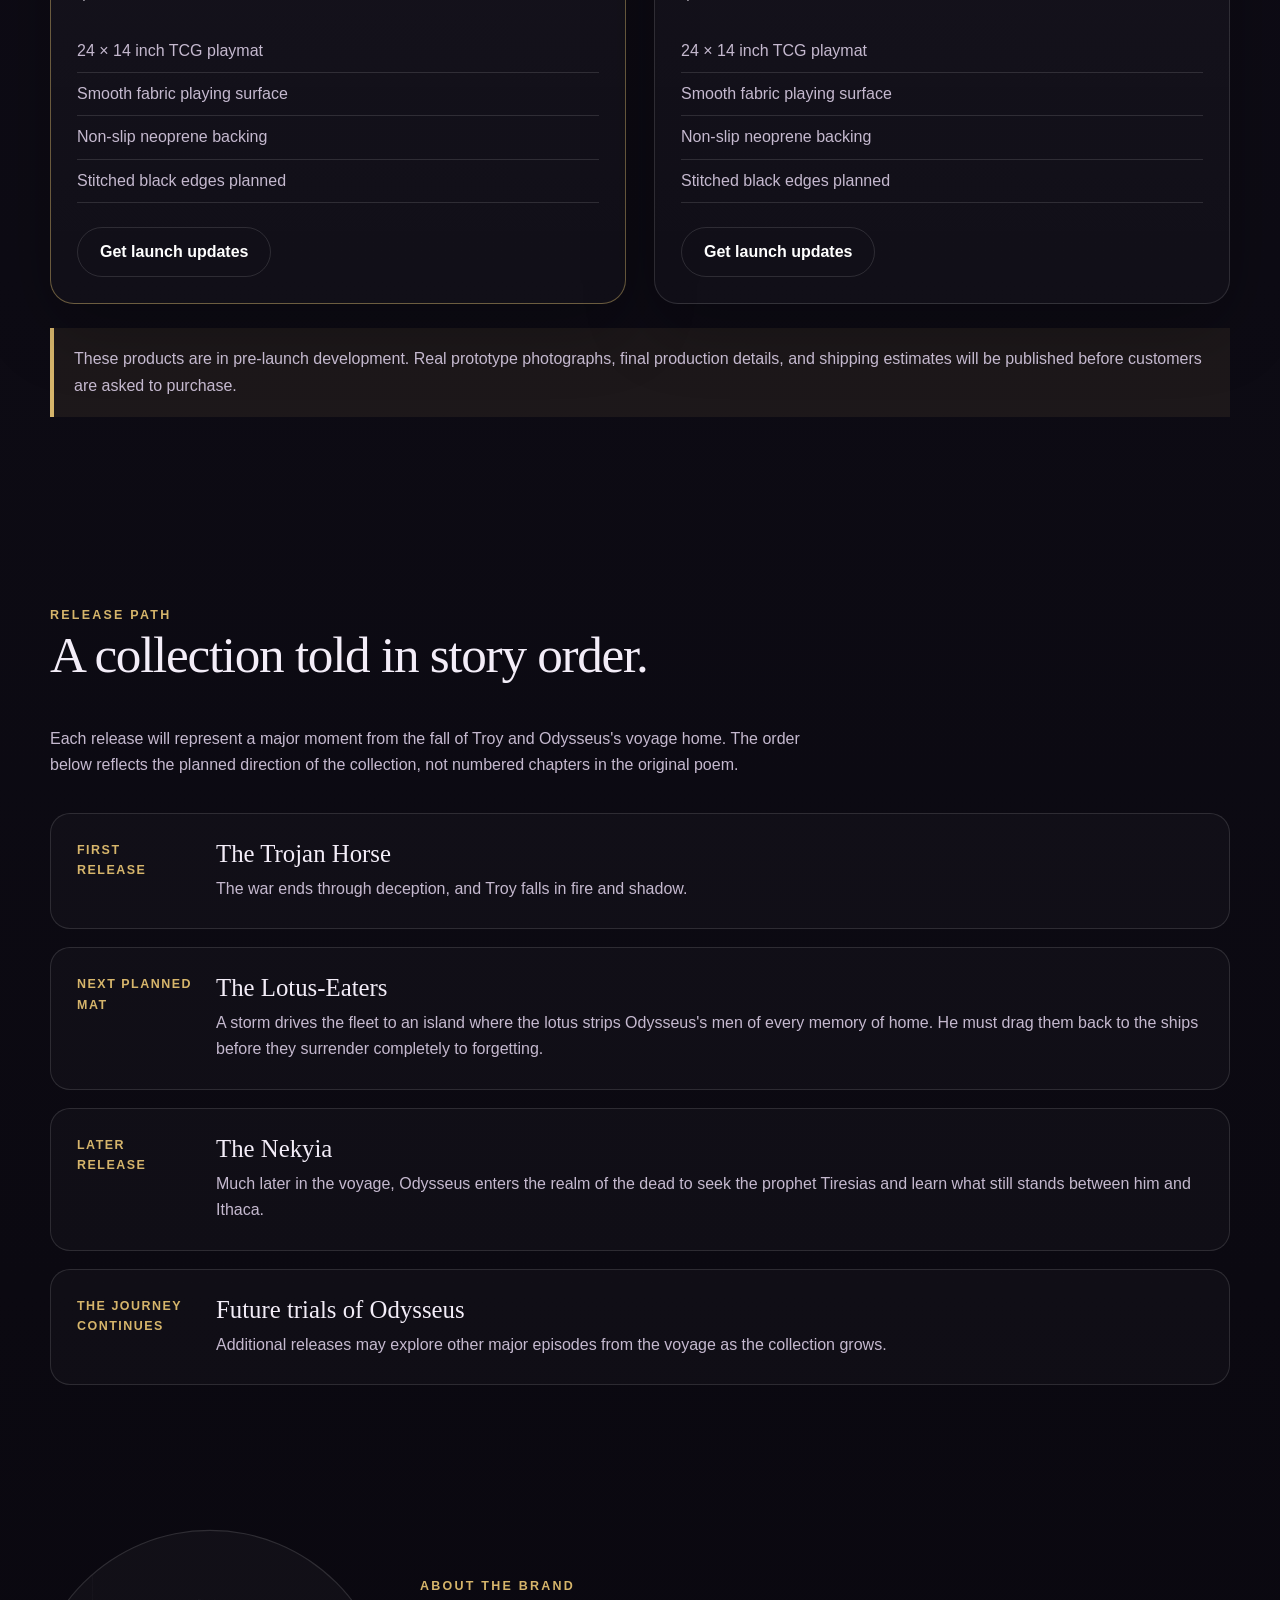
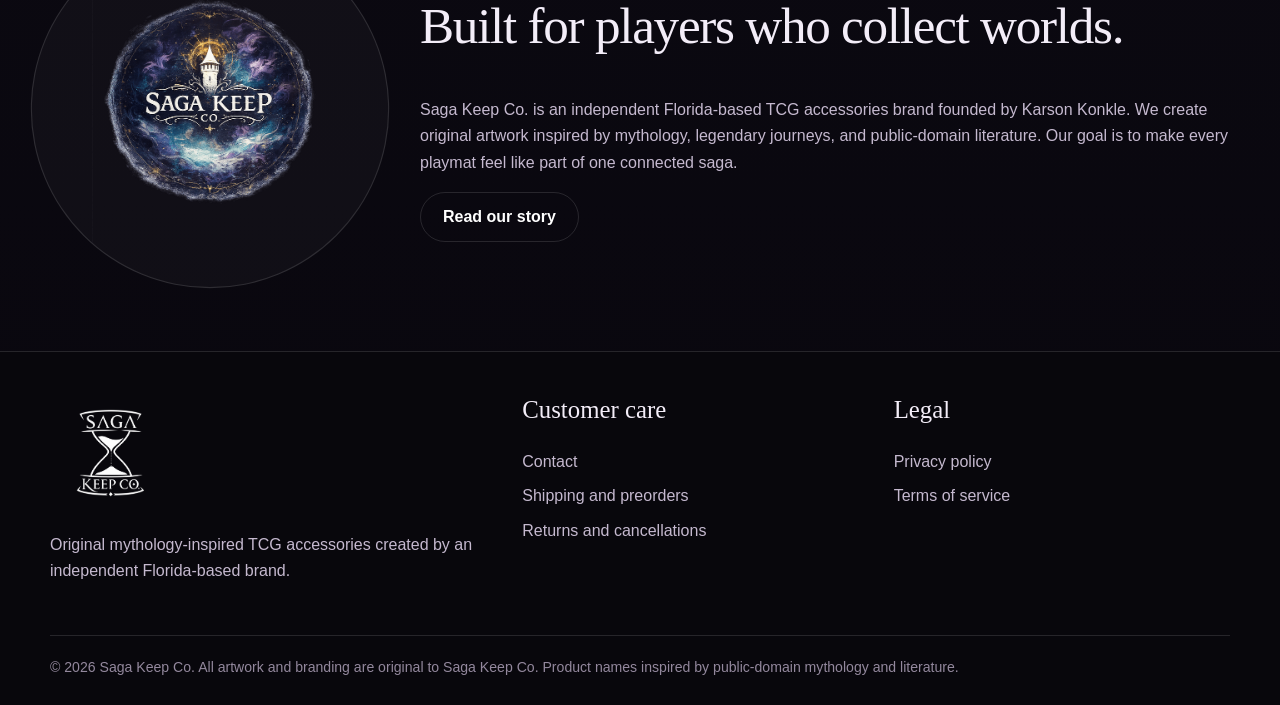
==== commit 24d3b27b: "Add click-to-zoom product artwork" ====
--- a/index.html
+++ b/index.html
@@ -107,7 +107,13 @@
 
       <div class="product-grid">
         <article class="product-card featured">
-          <img class="product-image" src="/images/trojan-horse.png" alt="The Trojan Horse mythology-inspired TCG playmat artwork">
+          <button class="product-image-button" type="button"
+        data-lightbox-src="/images/trojan-horse.png"
+        data-lightbox-alt="The Trojan Horse mythology-inspired TCG playmat artwork"
+        aria-label="Enlarge The Trojan Horse artwork">
+      <img class="product-image" src="/images/trojan-horse.png" alt="The Trojan Horse mythology-inspired TCG playmat artwork">
+      <span class="zoom-hint" aria-hidden="true">Click to enlarge</span>
+    </button>
           <div class="product-body">
             <span class="badge">First release</span>
             <h3>The Trojan Horse</h3>
@@ -126,7 +132,13 @@
         </article>
 
         <article class="product-card">
-          <img class="product-image" src="/images/nekyia.png" alt="The Nekyia mythology-inspired TCG playmat artwork">
+          <button class="product-image-button" type="button"
+        data-lightbox-src="/images/nekyia.png"
+        data-lightbox-alt="The Nekyia mythology-inspired TCG playmat artwork"
+        aria-label="Enlarge The Nekyia artwork">
+      <img class="product-image" src="/images/nekyia.png" alt="The Nekyia mythology-inspired TCG playmat artwork">
+      <span class="zoom-hint" aria-hidden="true">Click to enlarge</span>
+    </button>
           <div class="product-body">
             <span class="badge">Later in the voyage</span>
             <h3>The Nekyia</h3>
@@ -244,5 +256,14 @@
   </div>
 </footer>
 
+
+<div class="lightbox" id="art-lightbox" aria-hidden="true">
+  <button class="lightbox-close" type="button" aria-label="Close enlarged artwork">×</button>
+  <div class="lightbox-stage" role="dialog" aria-modal="true" aria-label="Enlarged playmat artwork">
+    <img class="lightbox-image" src="" alt="">
+  </div>
+</div>
+<script src="/lightbox.js"></script>
+
 </body>
 </html>
--- a/style.css
+++ b/style.css
@@ -303,20 +303,14 @@
   gap: 50px;
 }
 
-.about-logo-frame {
+.about-logo {
   width: 100%;
   aspect-ratio: 1;
-  overflow: hidden;
+  object-fit: contain;
   border-radius: 50%;
   border: 1px solid var(--line);
   background: rgba(255,255,255,.03);
-}
-
-.about-logo {
-  width: 100%;
-  height: 100%;
-  object-fit: cover;
-  transform: scale(1.72);
+  transform: scale(1.12);
   transform-origin: center;
 }
 
@@ -388,7 +382,7 @@
   .footer-grid { grid-template-columns: 1fr 1fr; }
   .product-grid,
   .about { grid-template-columns: 1fr; }
-  .about-logo-frame { max-width: 300px; margin: 0 auto; }
+  .about-logo { max-width: 300px; margin: 0 auto; }
 }
 
 @media (max-width: 560px) {
@@ -401,4 +395,123 @@
   .journey-step { grid-template-columns: 1fr; gap: 8px; }
   .hero { padding-top: 68px; }
   .section { padding: 62px 0; }
-}+}
+
+/* Click-to-zoom product artwork */
+.product-image-button {
+  position: relative;
+  display: block;
+  width: 100%;
+  padding: 0;
+  border: 0;
+  background: #15111e;
+  color: white;
+  cursor: zoom-in;
+  overflow: hidden;
+  text-align: left;
+}
+
+.product-image-button .product-image {
+  transition: transform .25s ease, filter .25s ease;
+}
+
+.product-image-button:hover .product-image,
+.product-image-button:focus-visible .product-image {
+  transform: scale(1.018);
+  filter: brightness(1.05);
+}
+
+.product-image-button:focus-visible {
+  outline: 3px solid var(--purple);
+  outline-offset: -3px;
+}
+
+.zoom-hint {
+  position: absolute;
+  right: 14px;
+  bottom: 14px;
+  padding: 8px 12px;
+  border: 1px solid rgba(255,255,255,.25);
+  border-radius: 999px;
+  background: rgba(8,7,12,.78);
+  color: #fff;
+  font-size: .78rem;
+  font-weight: 800;
+  letter-spacing: .04em;
+  opacity: 0;
+  transform: translateY(5px);
+  transition: opacity .2s ease, transform .2s ease;
+  pointer-events: none;
+  backdrop-filter: blur(8px);
+}
+
+.product-image-button:hover .zoom-hint,
+.product-image-button:focus-visible .zoom-hint {
+  opacity: 1;
+  transform: translateY(0);
+}
+
+.lightbox {
+  position: fixed;
+  inset: 0;
+  z-index: 9999;
+  display: none;
+  place-items: center;
+  padding: 24px;
+  background: rgba(5,4,9,.94);
+  cursor: zoom-out;
+}
+
+.lightbox.is-open {
+  display: grid;
+}
+
+.lightbox-stage {
+  width: min(96vw, 1500px);
+  max-height: 90vh;
+  overflow: auto;
+  cursor: default;
+  overscroll-behavior: contain;
+}
+
+.lightbox-image {
+  display: block;
+  width: 100%;
+  height: auto;
+  max-height: none;
+  object-fit: contain;
+  box-shadow: 0 24px 90px rgba(0,0,0,.65);
+}
+
+.lightbox-close {
+  position: fixed;
+  top: 16px;
+  right: 18px;
+  z-index: 10000;
+  width: 48px;
+  height: 48px;
+  border: 1px solid rgba(255,255,255,.25);
+  border-radius: 50%;
+  background: rgba(10,8,15,.85);
+  color: white;
+  font-size: 2rem;
+  line-height: 1;
+  cursor: pointer;
+}
+
+.lightbox-close:hover,
+.lightbox-close:focus-visible {
+  background: rgba(255,255,255,.12);
+  outline: 2px solid var(--purple);
+}
+
+body.lightbox-open {
+  overflow: hidden;
+}
+
+@media (hover: none) {
+  .zoom-hint {
+    opacity: 1;
+    transform: none;
+  }
+}
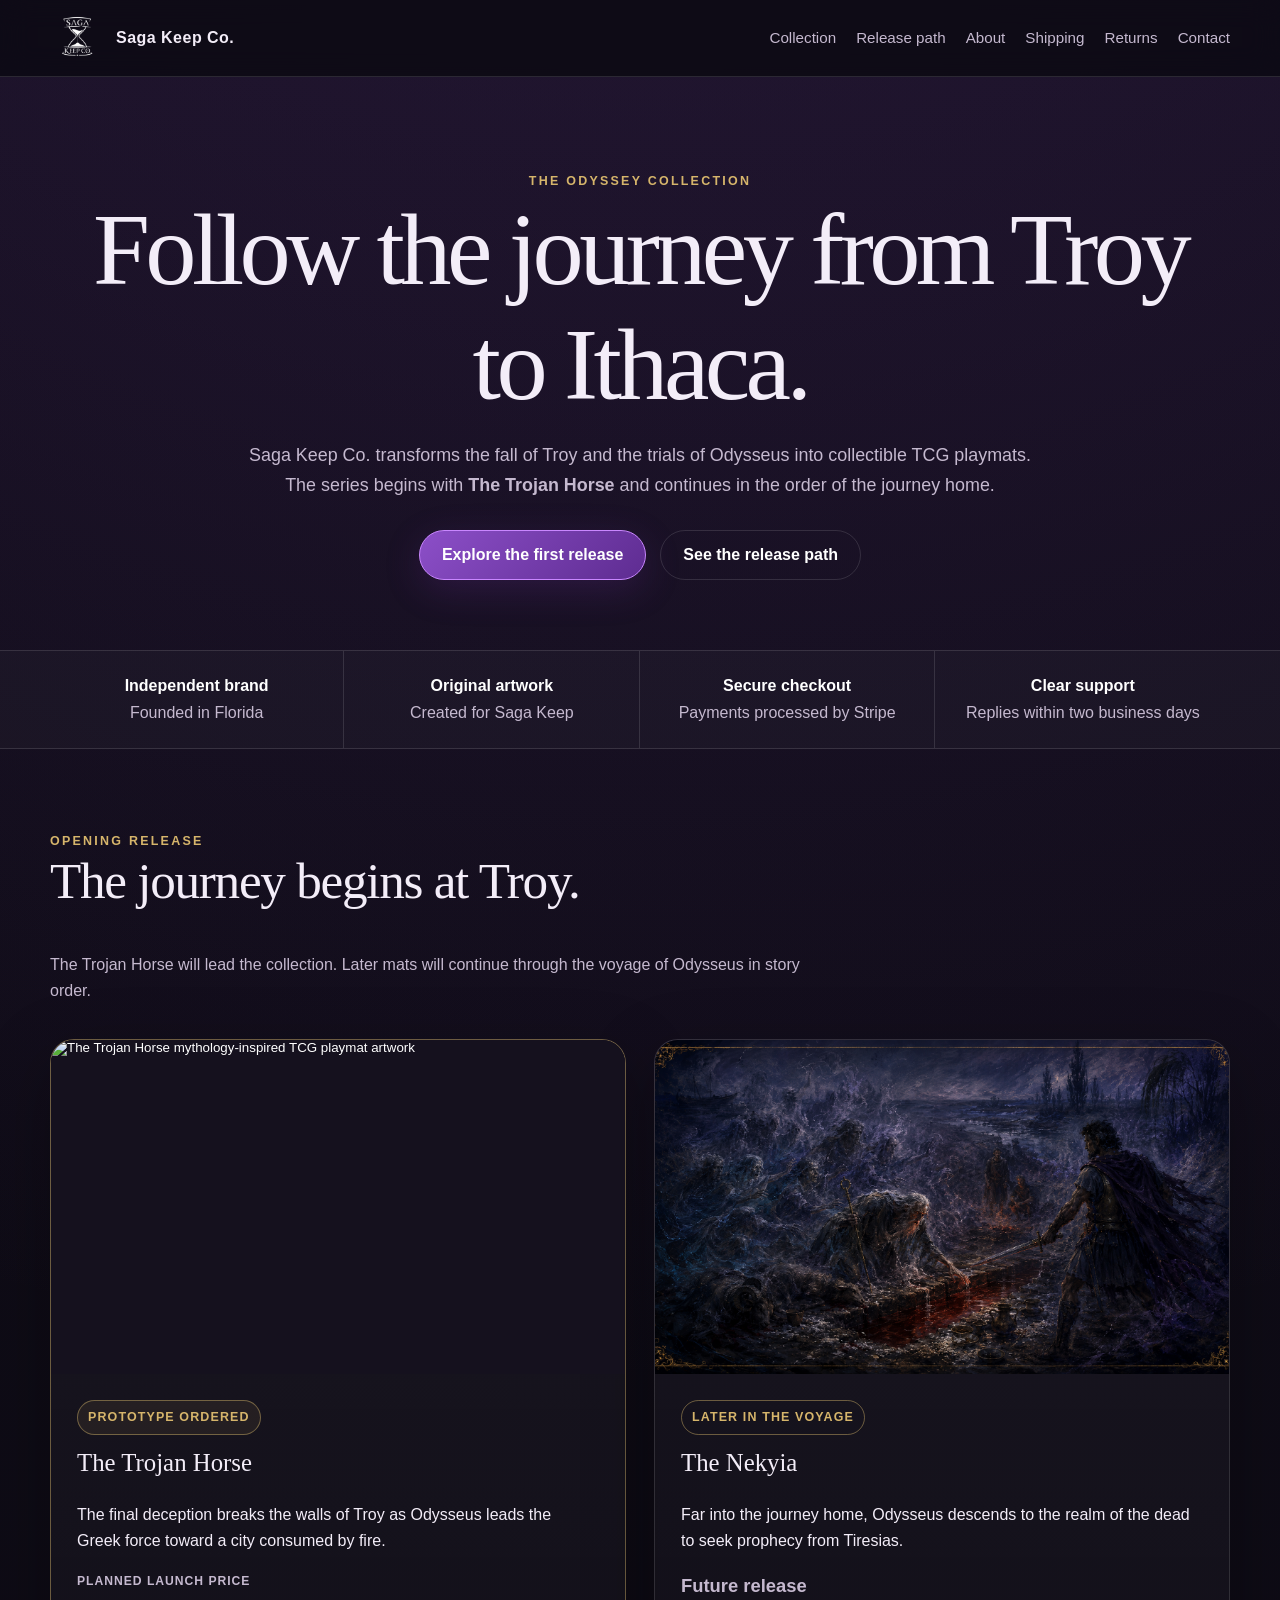
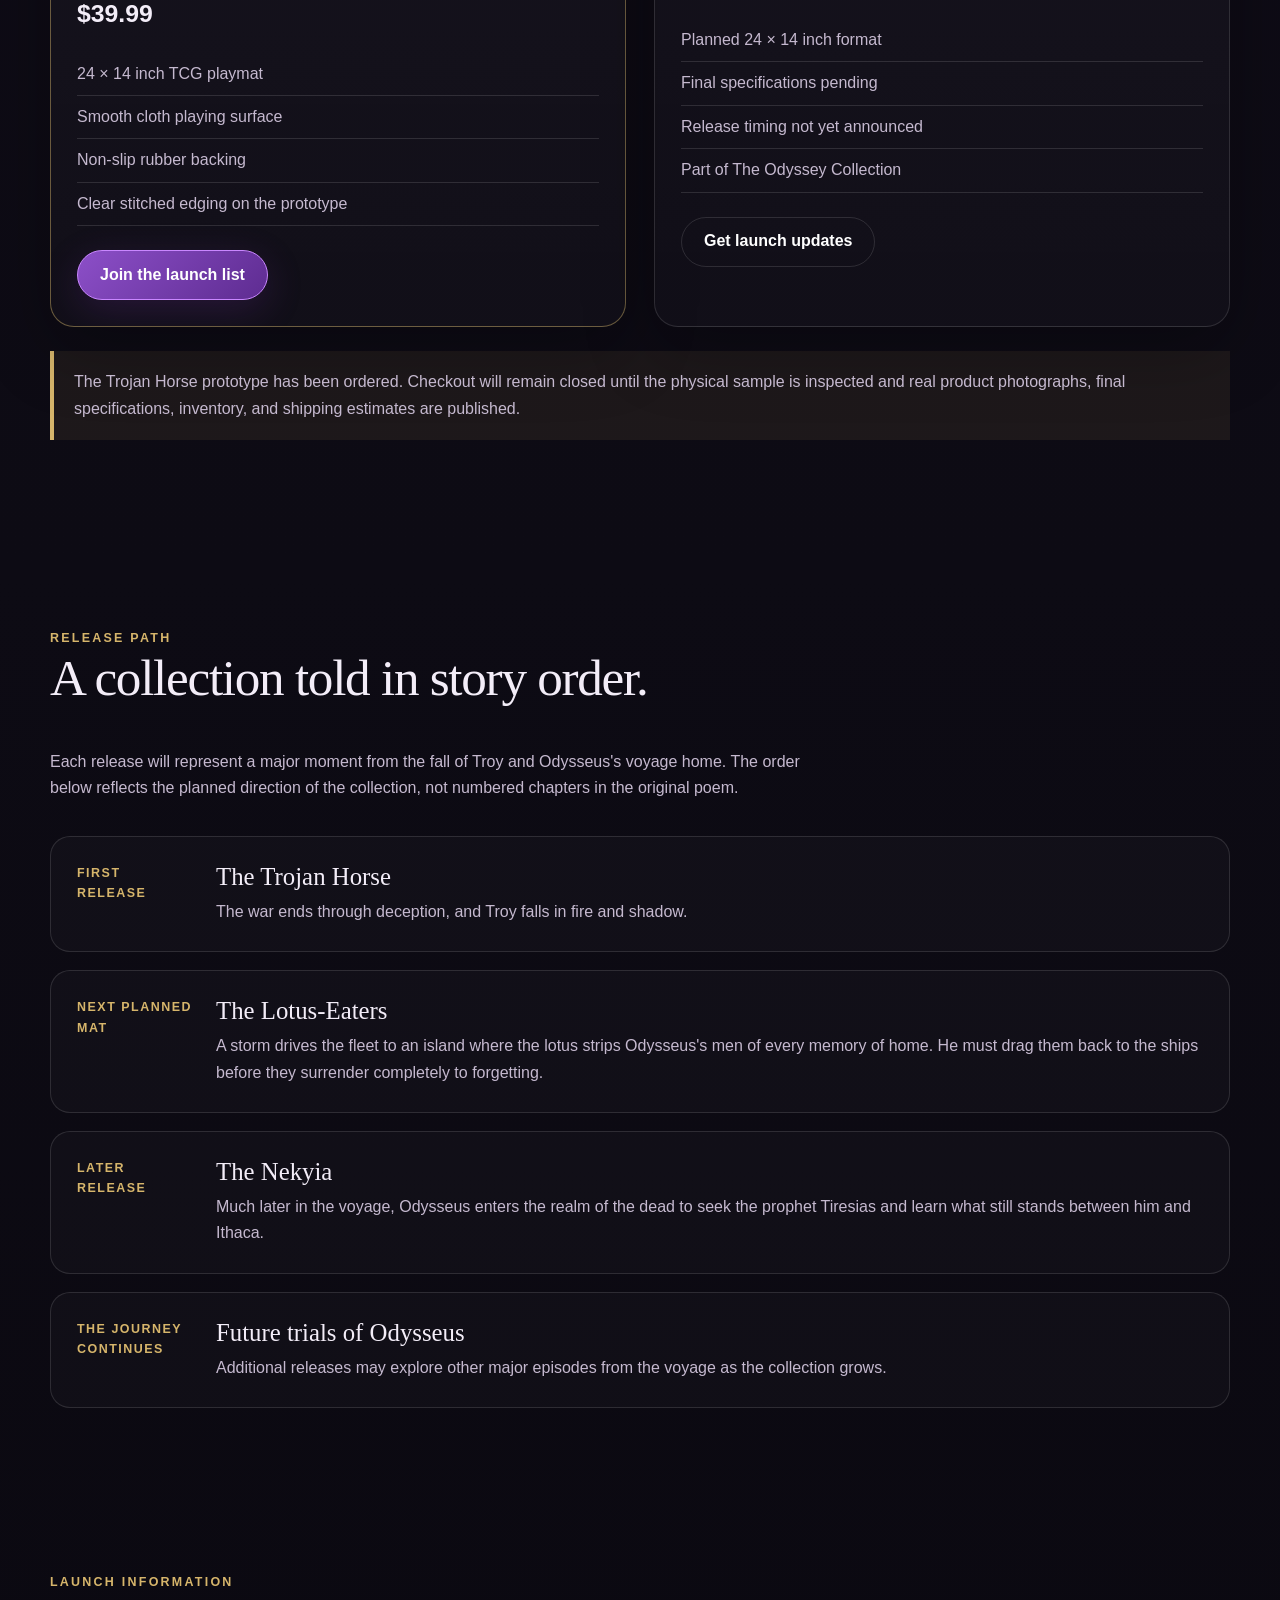
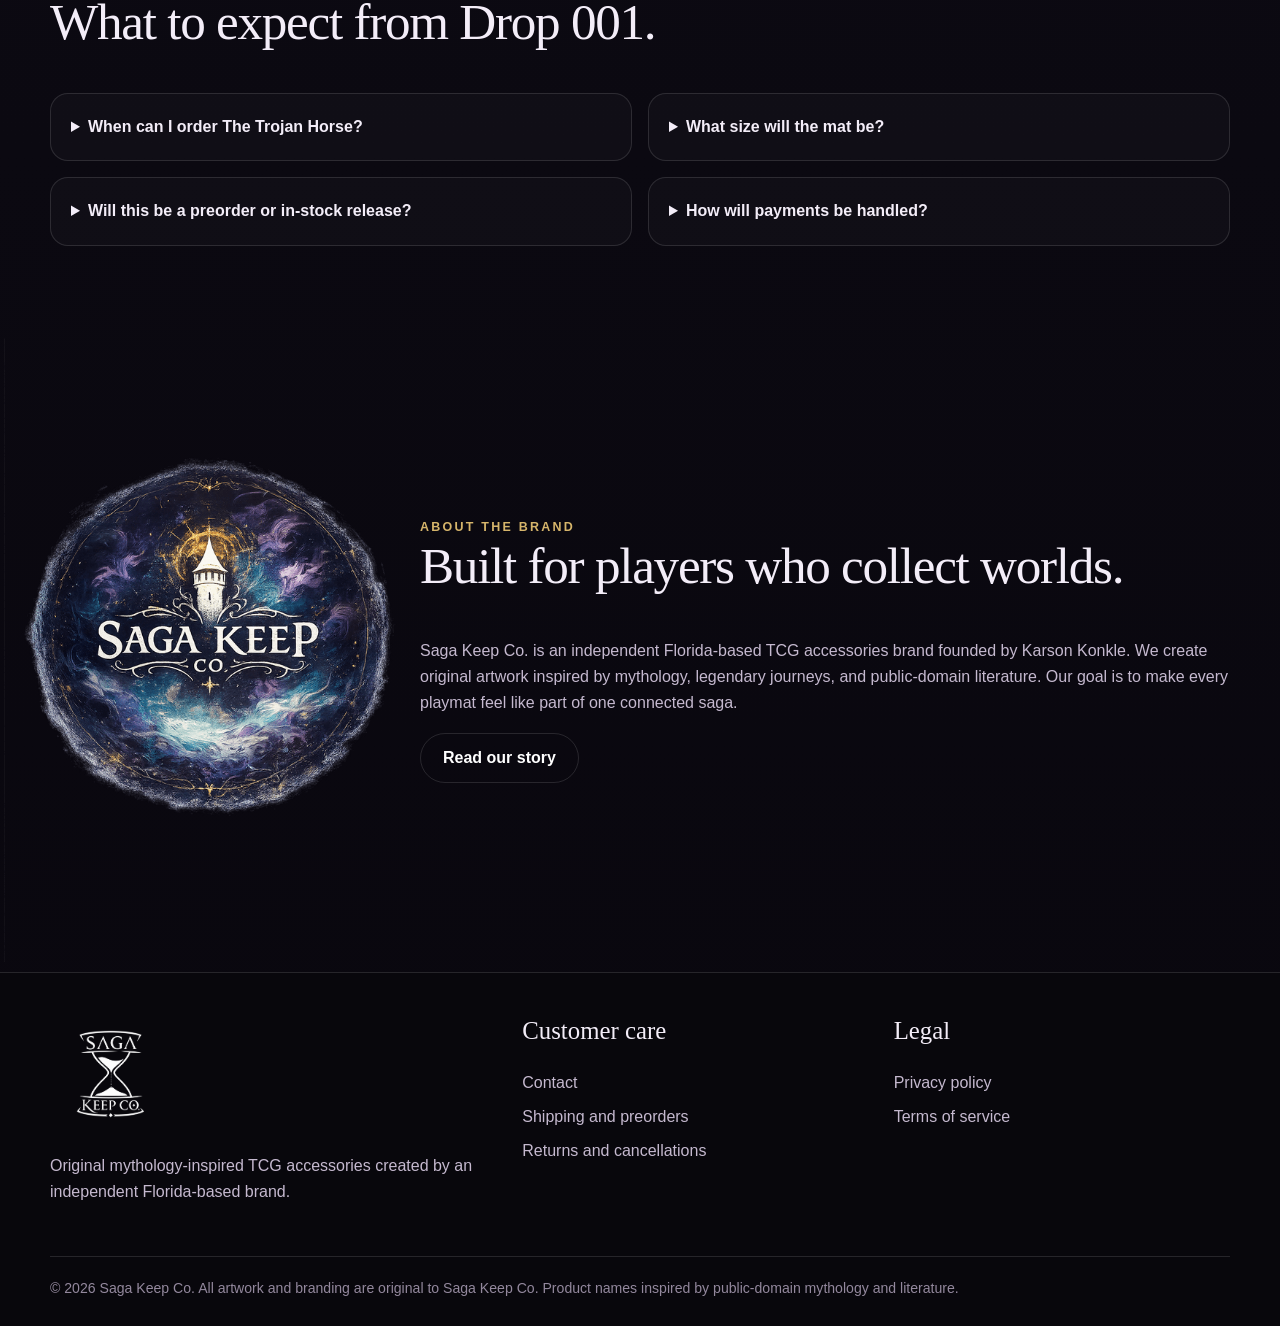
==== commit 6dc42c40: "Prepare Saga Keep site for launch and fix mobile menu" ====
--- a/index.html
+++ b/index.html
@@ -56,11 +56,15 @@
 
 <header class="site-header">
   <div class="container header-inner">
-    <a class="brand" href="/">
-      <img src="/images/saga-keep-logo-white.png" alt="Saga Keep Co. logo">
+    <a class="brand" href="/" aria-label="Saga Keep Co. home">
+      <img src="/images/saga-keep-logo-white.png" alt="">
       <span>Saga Keep Co.</span>
     </a>
-    <nav class="nav" aria-label="Main navigation">
+    <button class="nav-toggle" type="button" aria-expanded="false"
+            aria-controls="primary-navigation" aria-label="Open navigation menu">
+      <span></span><span></span><span></span>
+    </button>
+    <nav class="nav" id="primary-navigation" aria-label="Main navigation">
       <a href="/#collection">Collection</a>
       <a href="/#journey">Release path</a>
       <a href="/about.html">About</a>
@@ -115,18 +119,18 @@
       <span class="zoom-hint" aria-hidden="true">Click to enlarge</span>
     </button>
           <div class="product-body">
-            <span class="badge">First release</span>
+            <span class="badge status-badge">Prototype ordered</span>
             <h3>The Trojan Horse</h3>
             <p>The final deception breaks the walls of Troy as Odysseus leads the Greek force toward a city consumed by fire.</p>
-            <div class="price">$39.99</div>
+            <div class="price"><span class="price-label">Planned launch price</span>$39.99</div>
             <ul class="specs">
               <li>24 × 14 inch TCG playmat</li>
-              <li>Smooth fabric playing surface</li>
-              <li>Non-slip neoprene backing</li>
-              <li>Stitched black edges planned</li>
+              <li>Smooth cloth playing surface</li>
+              <li>Non-slip rubber backing</li>
+              <li>Clear stitched edging on the prototype</li>
             </ul>
             <div class="card-actions">
-              <a class="button secondary" href="/contact.html">Get launch updates</a>
+              <a class="button" href="mailto:sagakeepsupport@gmail.com?subject=Saga%20Keep%20Launch%20Updates">Join the launch list</a>
             </div>
           </div>
         </article>
@@ -143,12 +147,12 @@
             <span class="badge">Later in the voyage</span>
             <h3>The Nekyia</h3>
             <p>Far into the journey home, Odysseus descends to the realm of the dead to seek prophecy from Tiresias.</p>
-            <div class="price">$39.99</div>
+            <div class="price future-price">Future release</div>
             <ul class="specs">
-              <li>24 × 14 inch TCG playmat</li>
-              <li>Smooth fabric playing surface</li>
-              <li>Non-slip neoprene backing</li>
-              <li>Stitched black edges planned</li>
+              <li>Planned 24 × 14 inch format</li>
+              <li>Final specifications pending</li>
+              <li>Release timing not yet announced</li>
+              <li>Part of The Odyssey Collection</li>
             </ul>
             <div class="card-actions">
               <a class="button secondary" href="/contact.html">Get launch updates</a>
@@ -158,7 +162,7 @@
       </div>
 
       <div class="notice">
-        These products are in pre-launch development. Real prototype photographs, final production details, and shipping estimates will be published before customers are asked to purchase.
+        The Trojan Horse prototype has been ordered. Checkout will remain closed until the physical sample is inspected and real product photographs, final specifications, inventory, and shipping estimates are published.
       </div>
     </div>
   </section>
@@ -203,6 +207,34 @@
             <p>Additional releases may explore other major episodes from the voyage as the collection grows.</p>
           </div>
         </article>
+      </div>
+    </div>
+  </section>
+
+
+  <section class="section faq-section" id="faq">
+    <div class="container">
+      <div class="section-heading">
+        <div class="eyebrow">Launch information</div>
+        <h2>What to expect from Drop 001.</h2>
+      </div>
+      <div class="faq-grid">
+        <details>
+          <summary>When can I order The Trojan Horse?</summary>
+          <p>Ordering will open after the physical prototype is inspected and real product photographs are added to the site.</p>
+        </details>
+        <details>
+          <summary>What size will the mat be?</summary>
+          <p>The prototype is a standard 24 × 14 inch TCG playmat with a smooth cloth top, non-slip rubber backing, and clear stitched edging.</p>
+        </details>
+        <details>
+          <summary>Will this be a preorder or in-stock release?</summary>
+          <p>The final launch method will be announced after prototype approval and production costs are confirmed.</p>
+        </details>
+        <details>
+          <summary>How will payments be handled?</summary>
+          <p>Checkout will be processed securely through an established payment provider. Saga Keep Co. will not receive or store complete card numbers.</p>
+        </details>
       </div>
     </div>
   </section>
@@ -264,6 +296,7 @@
   </div>
 </div>
 <script src="/lightbox.js"></script>
+<script src="/nav.js"></script>
 
 </body>
 </html>
--- a/style.css
+++ b/style.css
@@ -305,12 +305,9 @@
 
 .about-logo {
   width: 100%;
-  aspect-ratio: 1;
-  object-fit: contain;
-  border-radius: 50%;
-  border: 1px solid var(--line);
-  background: rgba(255,255,255,.03);
-  transform: scale(1.12);
+  height: 100%;
+  object-fit: cover;
+  transform: scale(1.30);
   transform-origin: center;
 }
 
@@ -515,3 +512,95 @@
     transform: none;
   }
 }
+
+
+/* Launch preparation and mobile navigation */
+.nav-toggle {
+  display: none;
+  width: 46px;
+  height: 46px;
+  padding: 10px;
+  border: 1px solid var(--line);
+  border-radius: 12px;
+  background: rgba(255,255,255,.035);
+  color: white;
+  cursor: pointer;
+}
+.nav-toggle span {
+  display: block;
+  height: 2px;
+  margin: 5px 0;
+  border-radius: 99px;
+  background: currentColor;
+  transition: transform .2s ease, opacity .2s ease;
+}
+.nav-toggle[aria-expanded="true"] span:nth-child(1) { transform: translateY(7px) rotate(45deg); }
+.nav-toggle[aria-expanded="true"] span:nth-child(2) { opacity: 0; }
+.nav-toggle[aria-expanded="true"] span:nth-child(3) { transform: translateY(-7px) rotate(-45deg); }
+
+.status-badge { background: rgba(214,181,107,.08); }
+.price-label {
+  display: block;
+  margin-bottom: 3px;
+  color: var(--muted);
+  font-size: .76rem;
+  font-weight: 700;
+  letter-spacing: .08em;
+  text-transform: uppercase;
+}
+.future-price { color: var(--muted); font-size: 1.15rem; }
+
+.faq-grid {
+  display: grid;
+  grid-template-columns: repeat(2, minmax(0, 1fr));
+  gap: 16px;
+}
+.faq-grid details {
+  padding: 20px;
+  border: 1px solid var(--line);
+  border-radius: 18px;
+  background: rgba(255,255,255,.025);
+}
+.faq-grid summary { cursor: pointer; font-weight: 800; }
+.faq-grid p { margin-bottom: 0; color: var(--muted); }
+
+@media (max-width: 760px) {
+  .header-inner {
+    position: relative;
+    display: flex;
+    min-height: 68px;
+    padding: 9px 0;
+    align-items: center;
+  }
+  .brand { min-width: 0; margin: 0; }
+  .brand img { width: 45px; height: 45px; }
+  .brand span { font-size: .98rem; white-space: nowrap; }
+  .nav-toggle { display: block; flex: 0 0 auto; margin-left: auto; }
+  .nav {
+    position: absolute;
+    top: calc(100% + 1px);
+    left: 0;
+    right: 0;
+    display: none;
+    padding: 10px;
+    border: 1px solid var(--line);
+    border-top: 0;
+    border-radius: 0 0 16px 16px;
+    background: rgba(13,11,20,.98);
+    box-shadow: 0 18px 40px rgba(0,0,0,.35);
+  }
+  .nav.is-open { display: grid; gap: 4px; }
+  .nav a {
+    display: block;
+    padding: 12px 13px;
+    border-radius: 10px;
+    font-size: 1rem;
+  }
+  .nav a:hover, .nav a:focus { background: rgba(255,255,255,.06); }
+  .faq-grid { grid-template-columns: 1fr; }
+}
+@media (max-width: 560px) {
+  .header-inner { display: flex; }
+  .brand { margin-bottom: 0; }
+  .nav { justify-content: initial; }
+}
